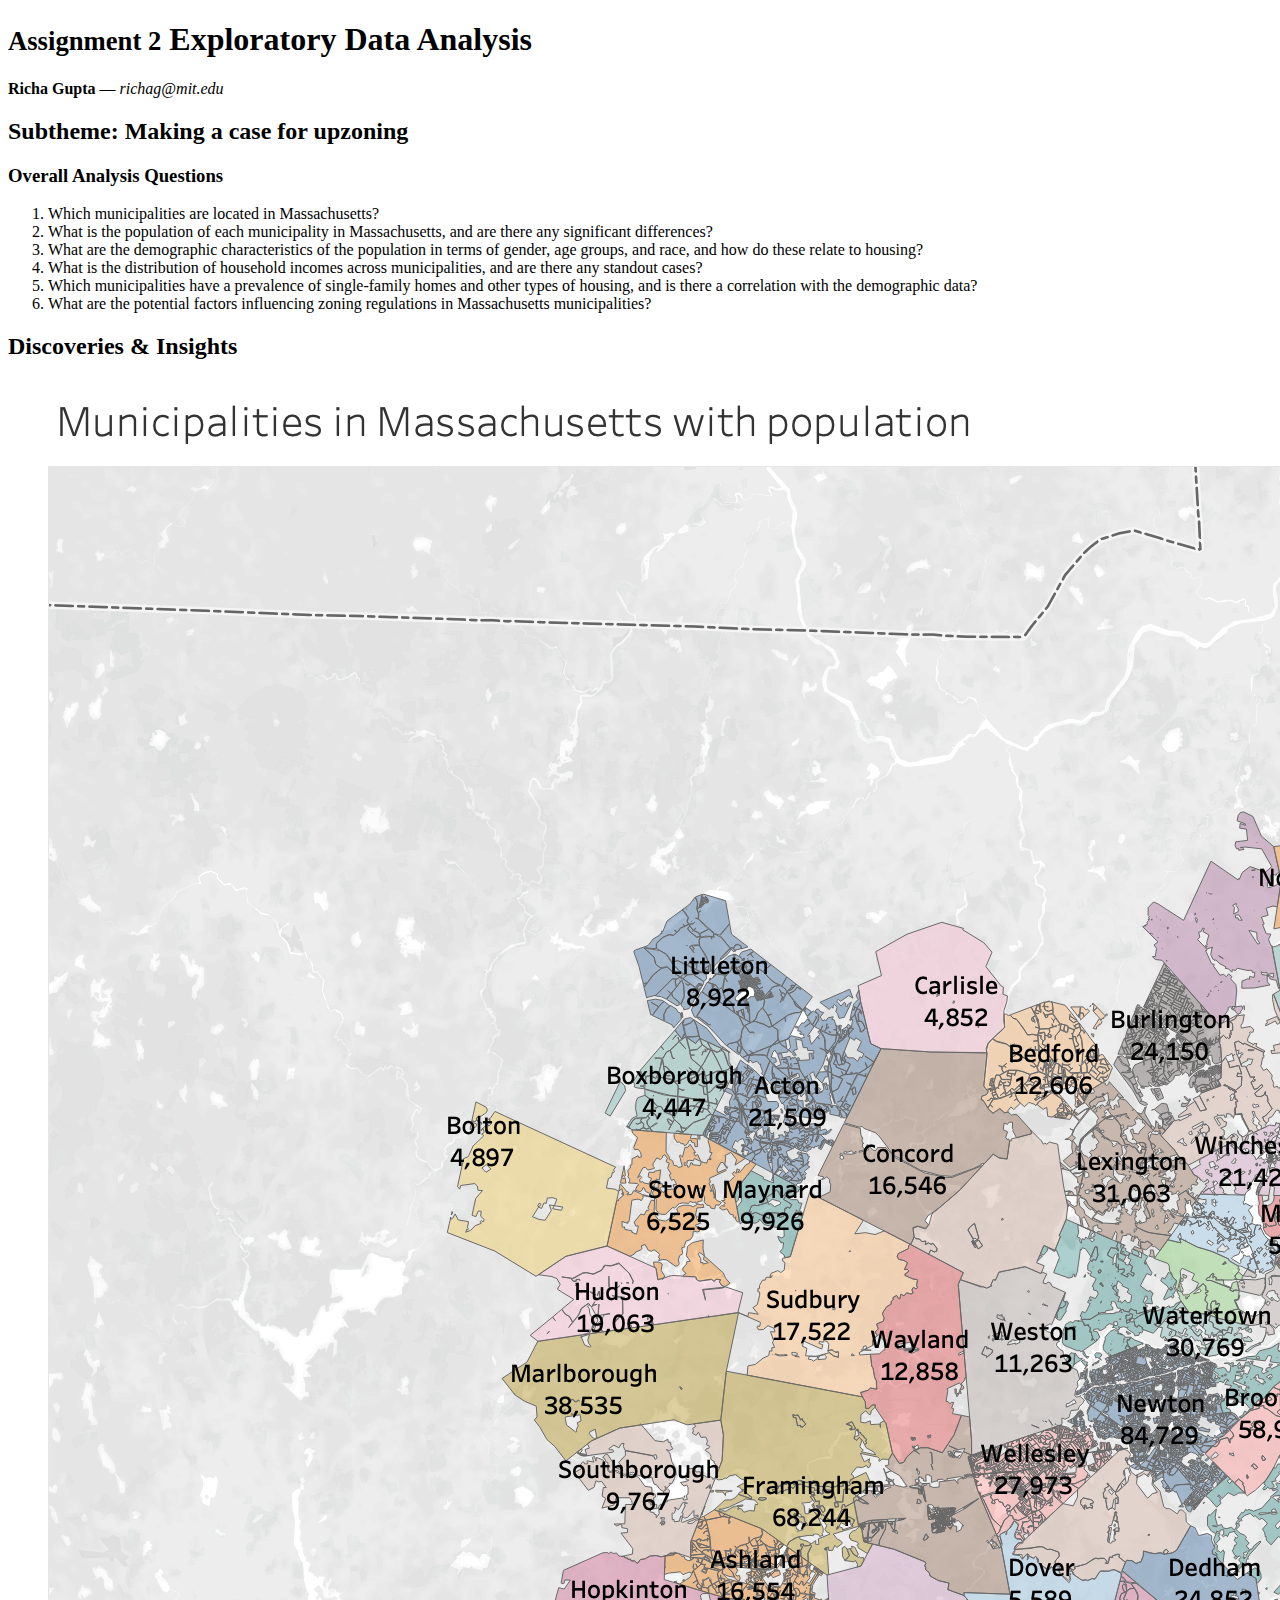
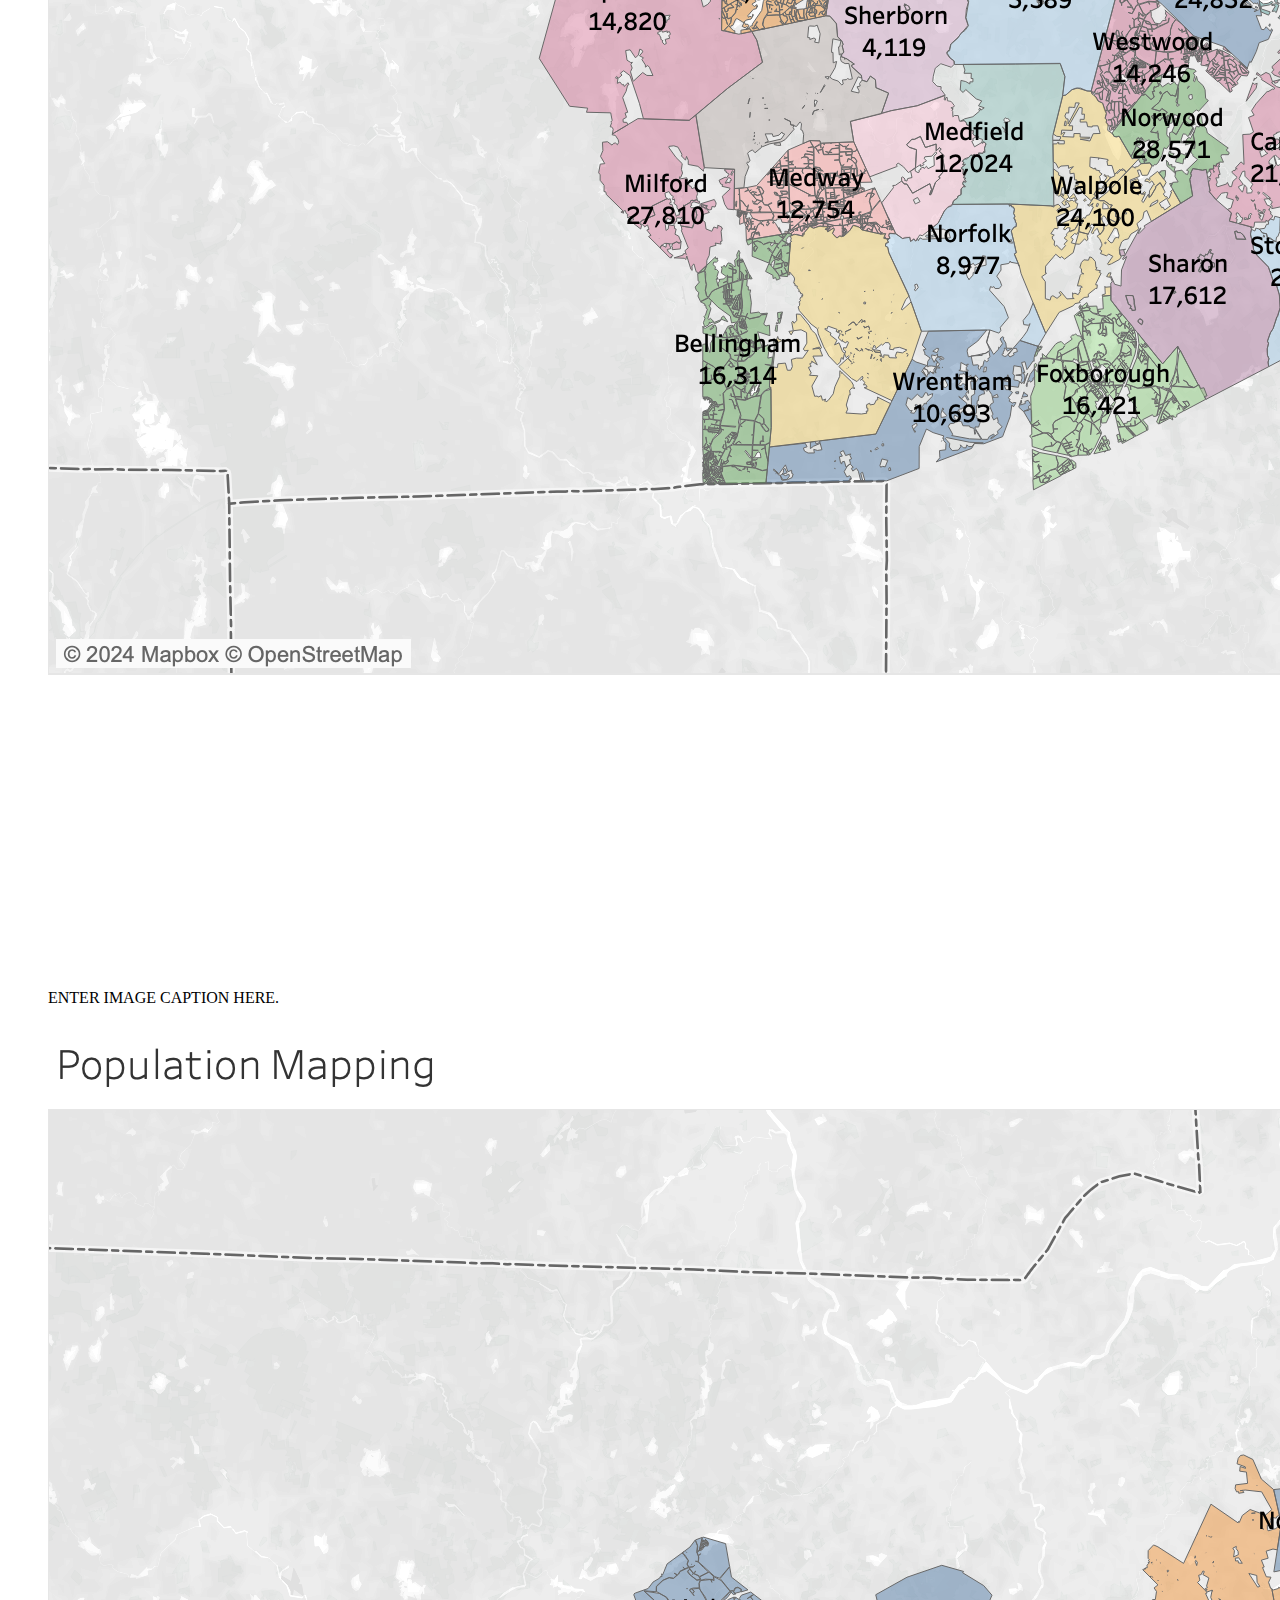
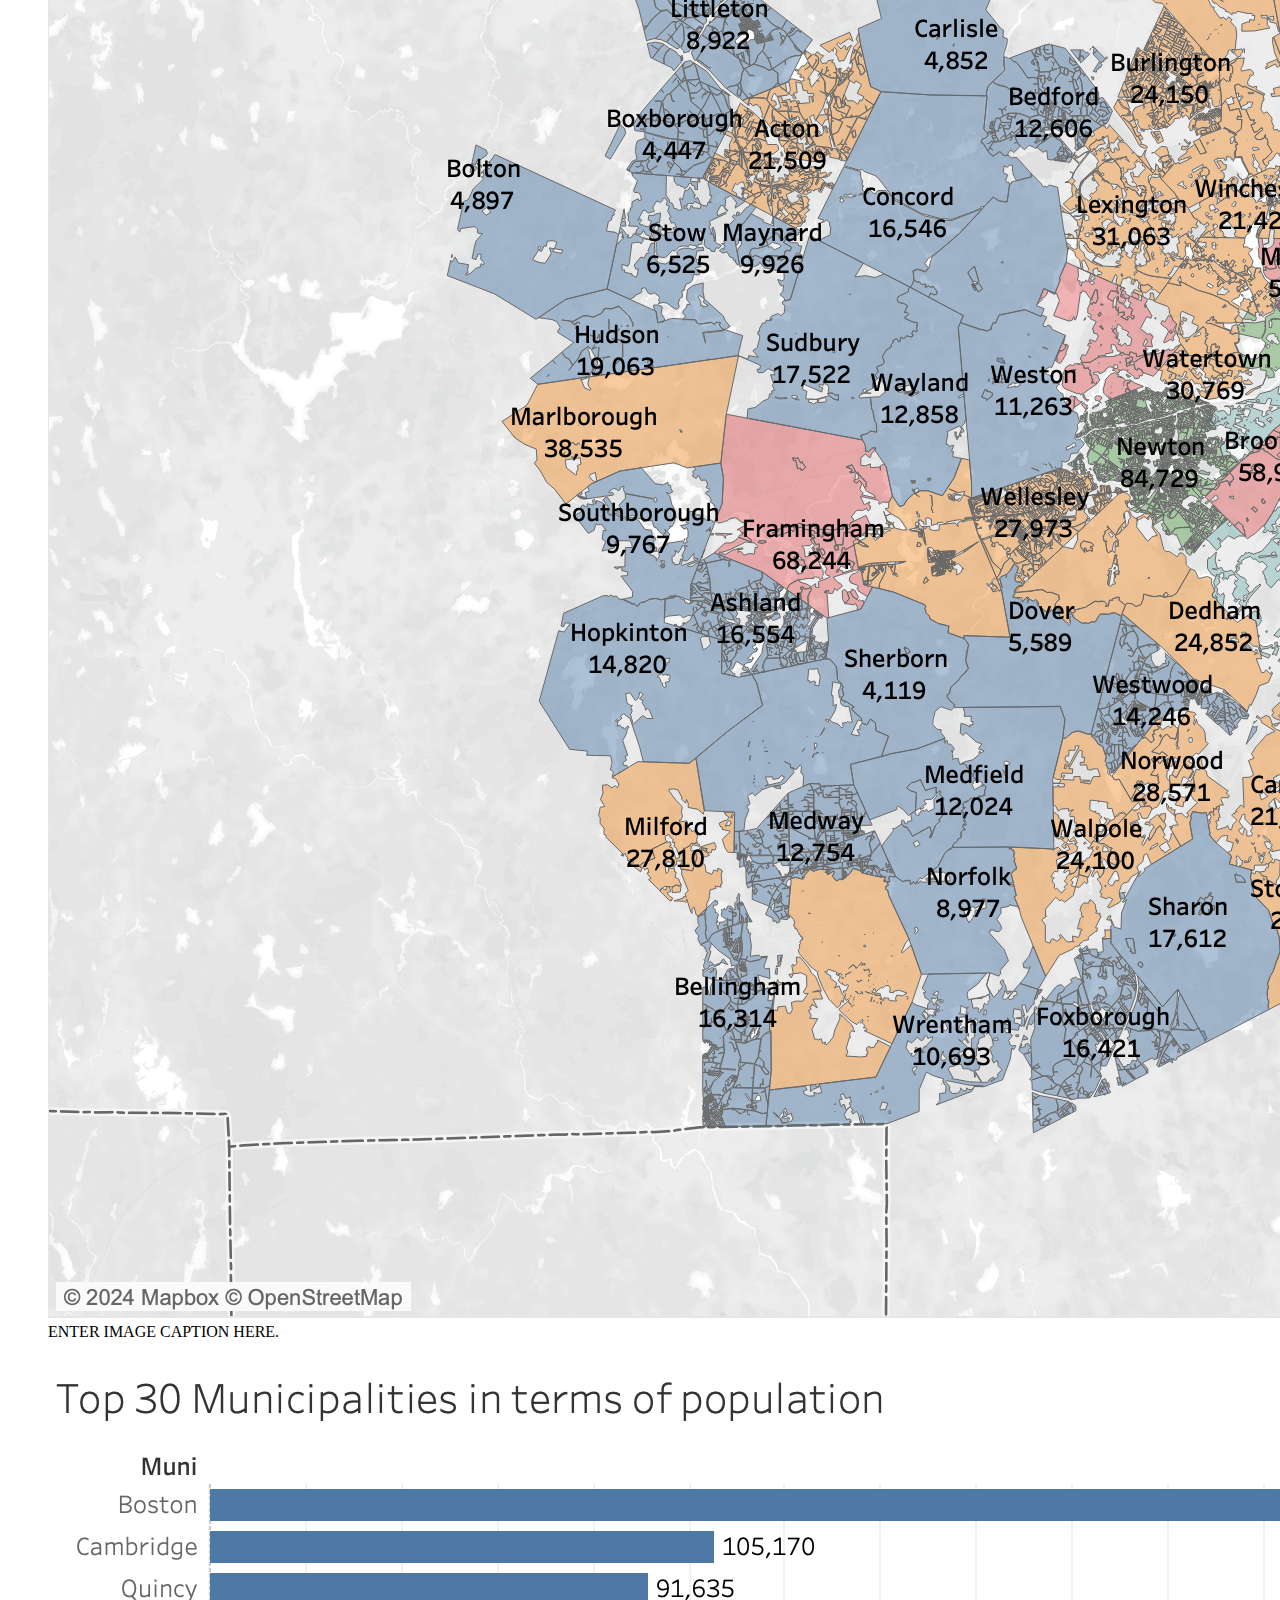
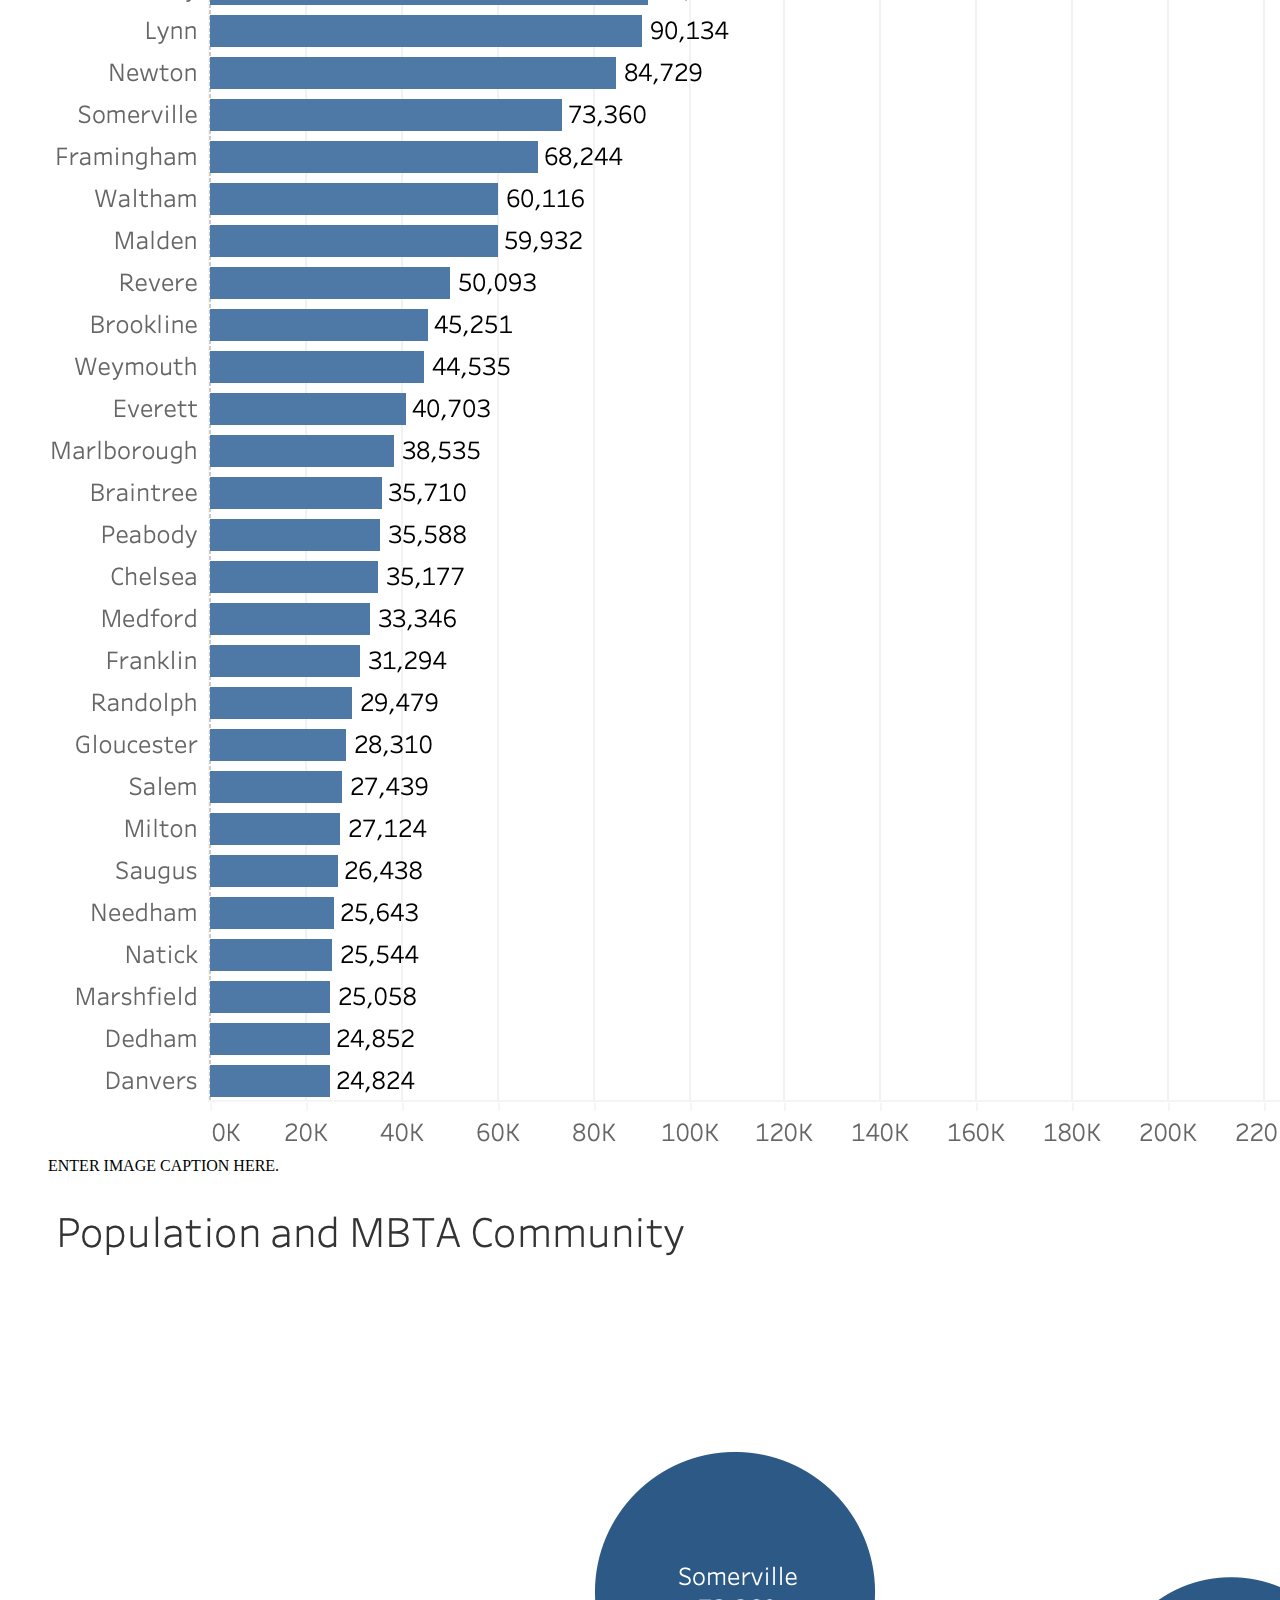
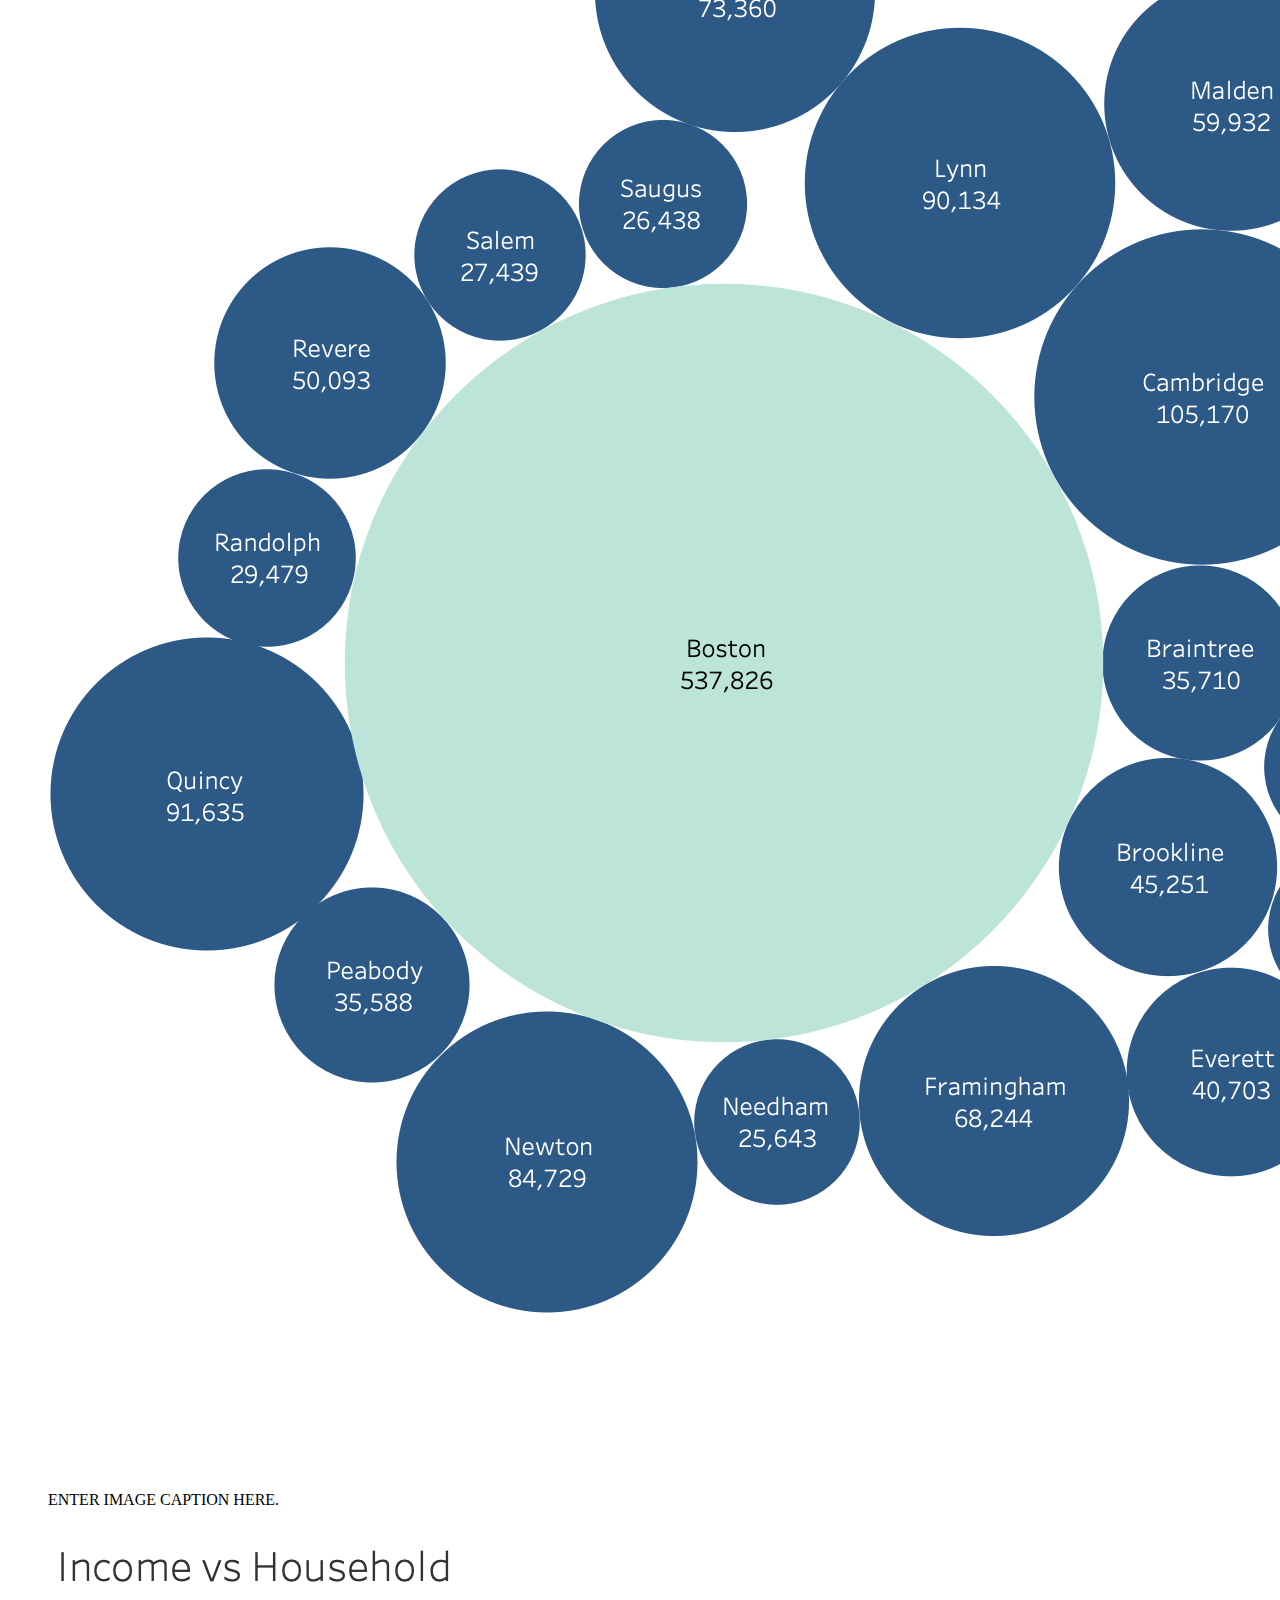
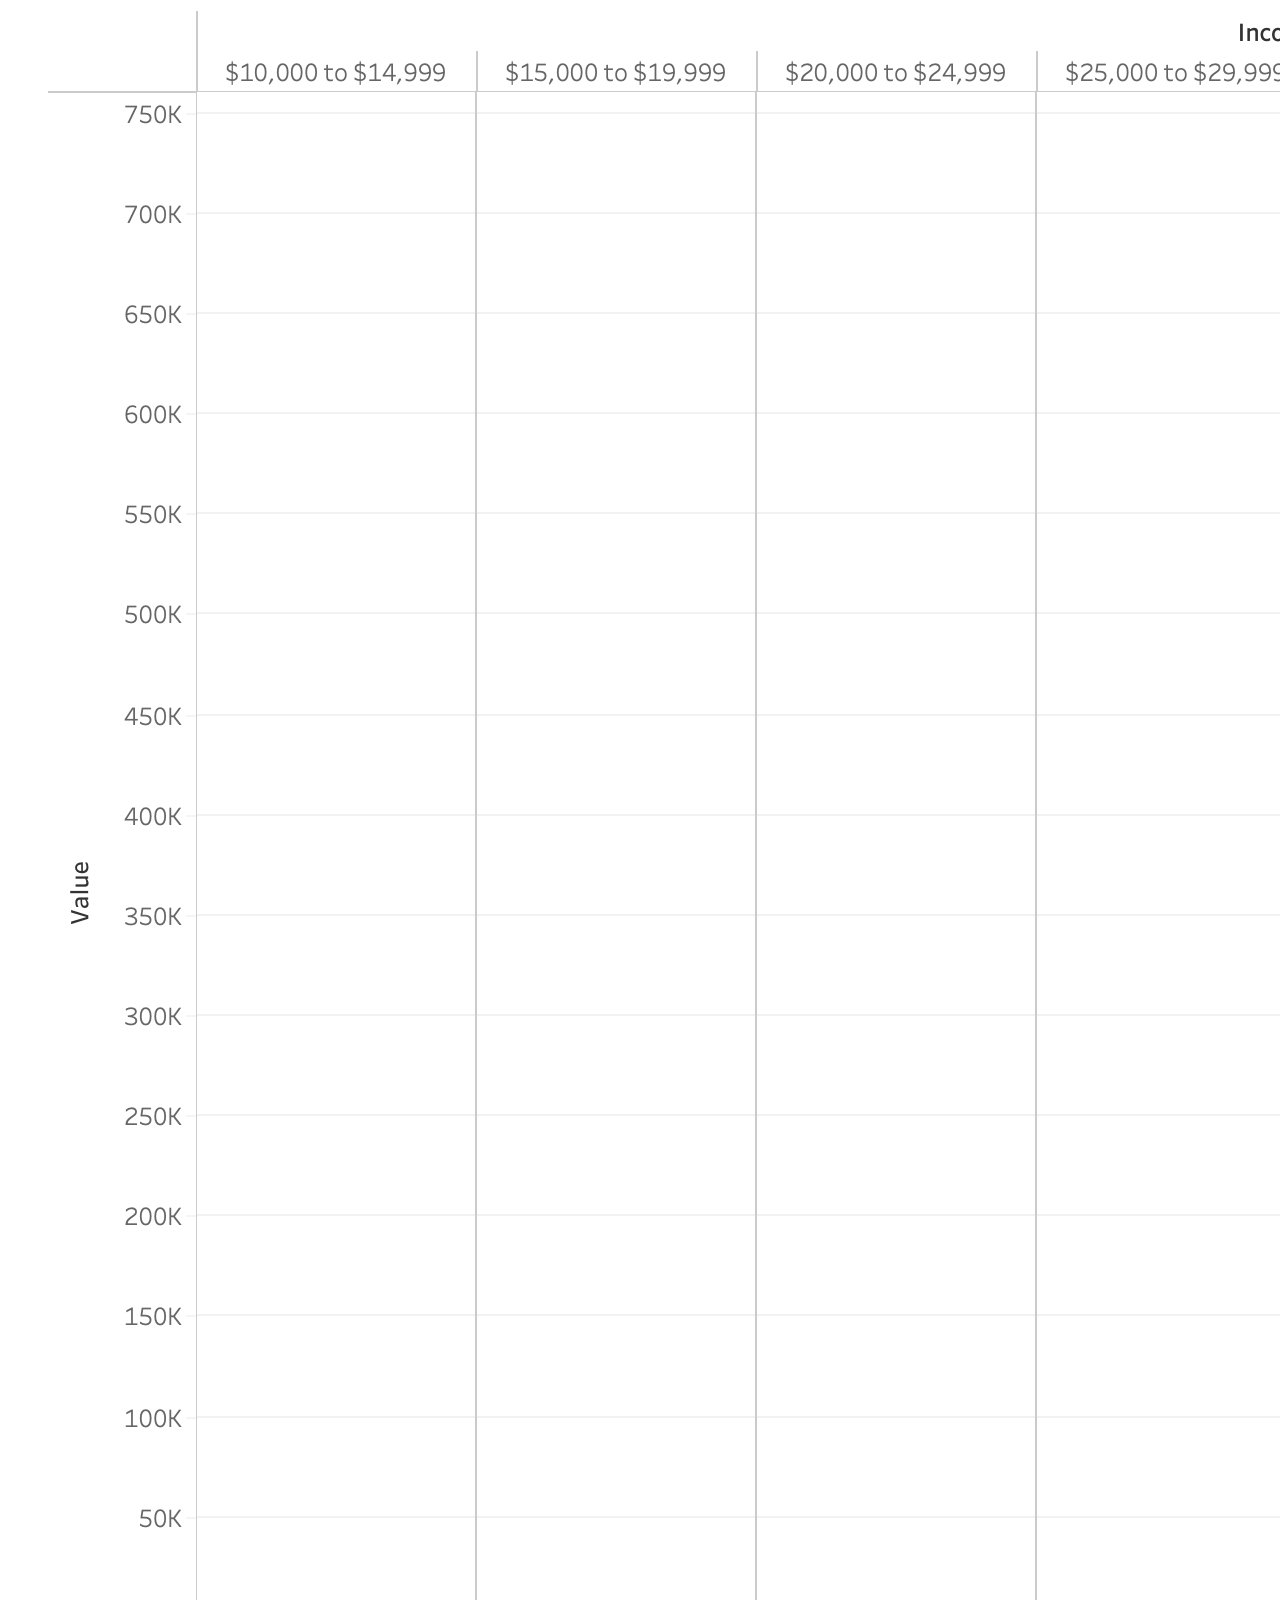
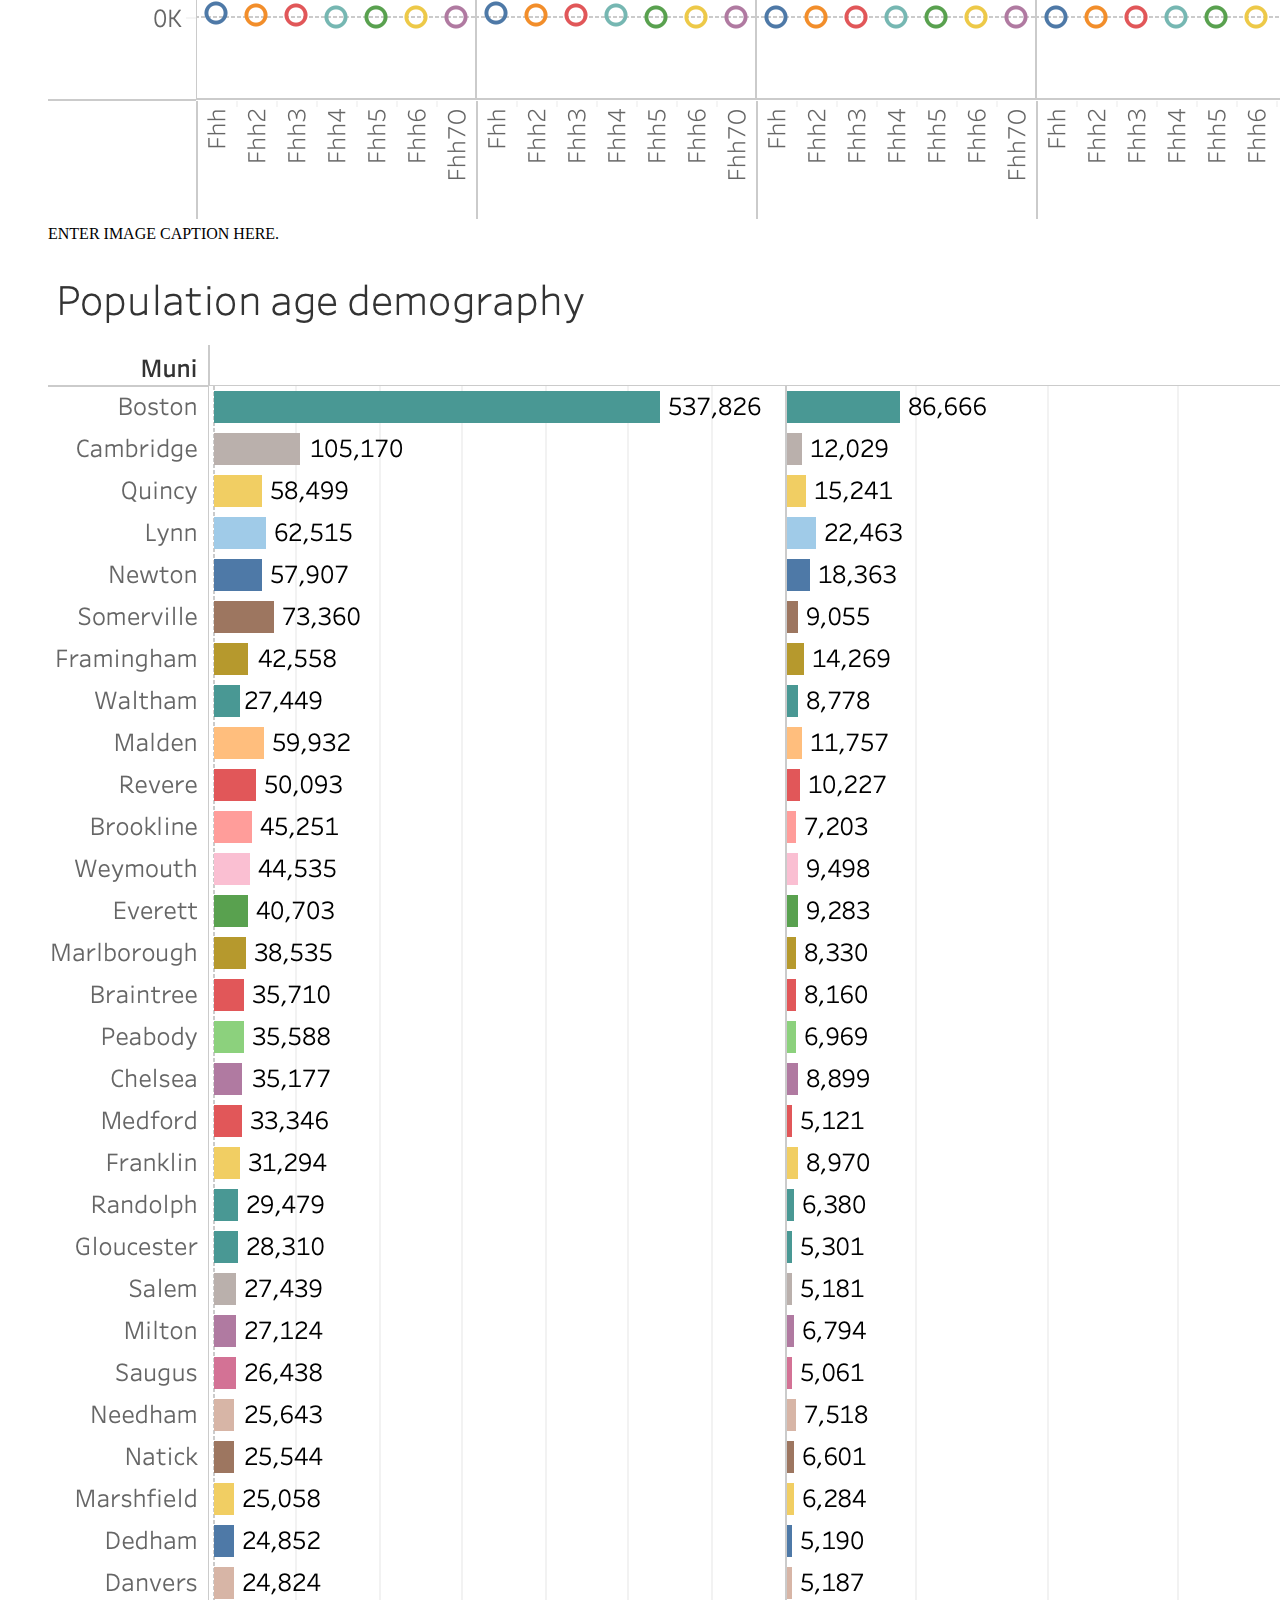
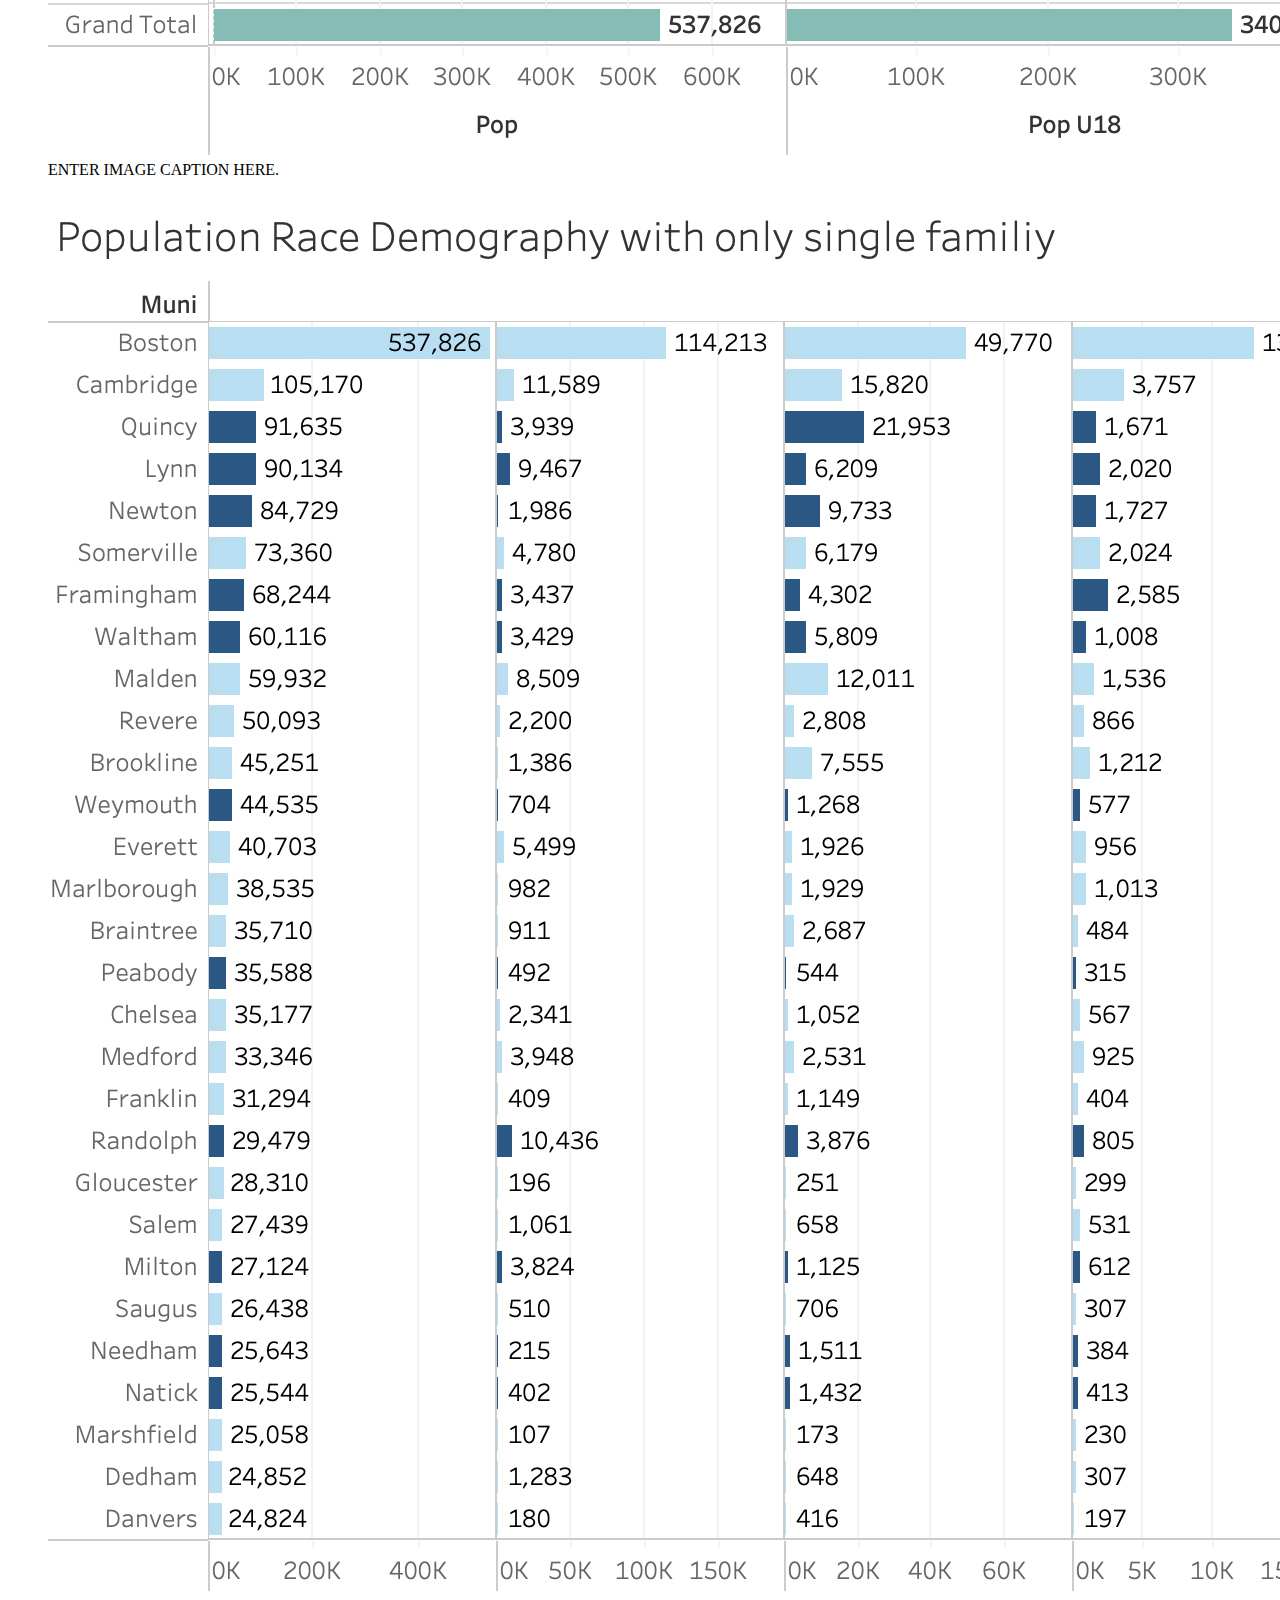
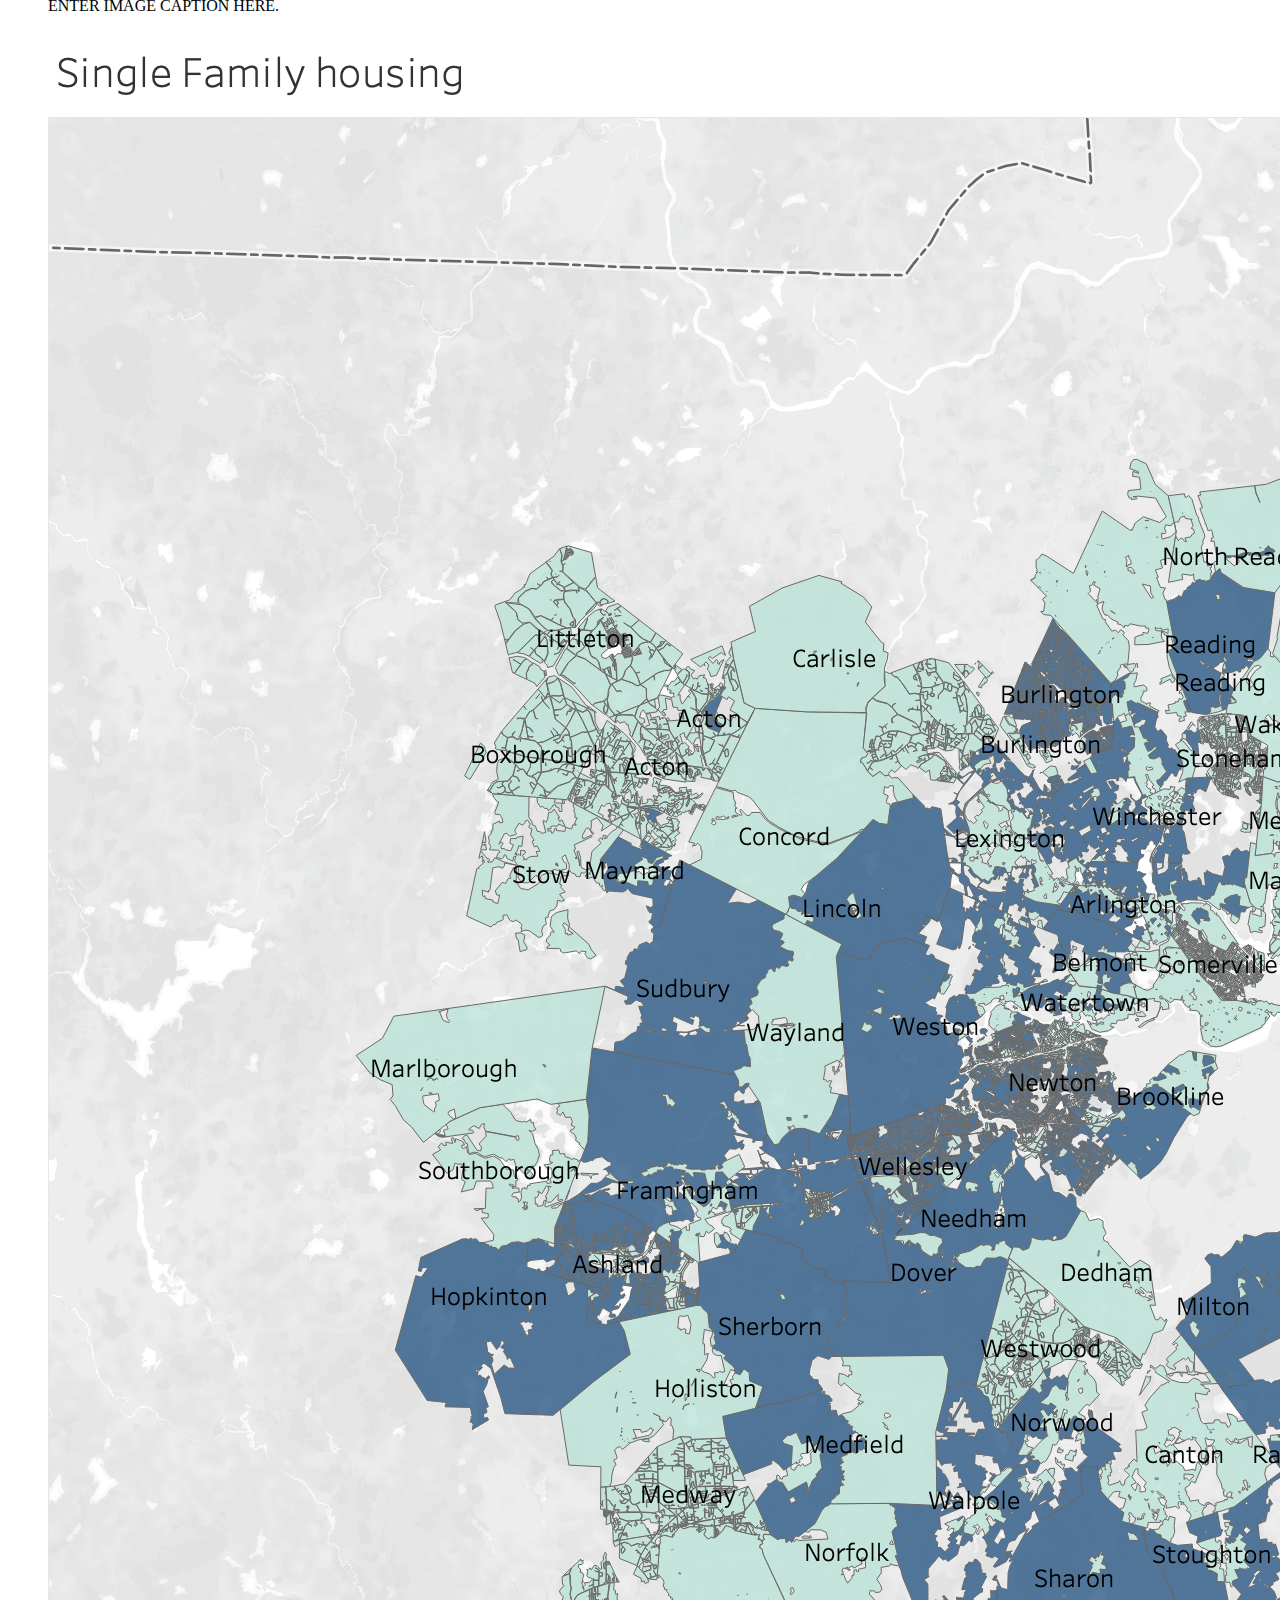
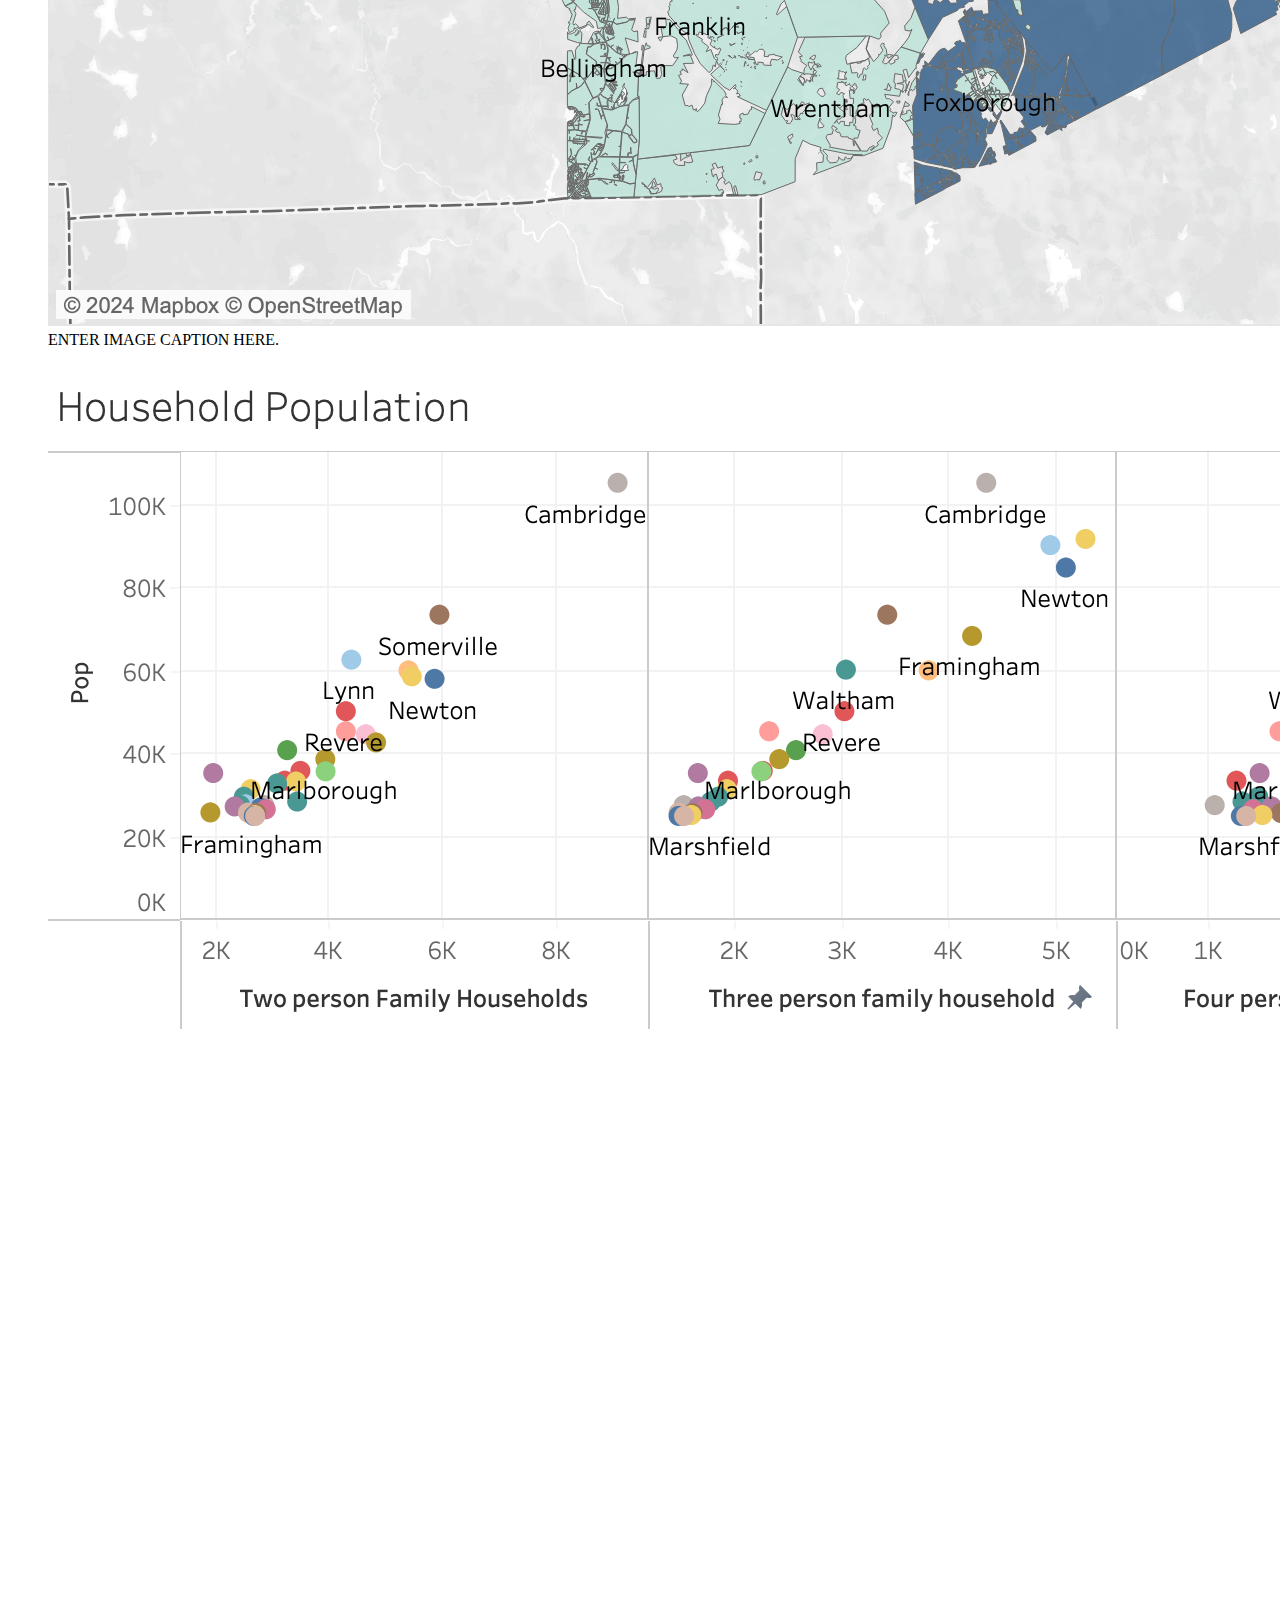
==== index.html @ b1c3b22e "big img" ====
<!DOCTYPE HTML>
<html lang="en">
<head>
	<title>Vis & Society Assignment 2</title>
	<link rel="stylesheet" href="https://vis-society.github.io/assignments/report.css" />
</head>

<body>
	<header>
		<h1>
			<small>Assignment 2</small>
			Exploratory Data Analysis
		</h1>

		<p>
			<strong>Richa Gupta</strong> — <em>richag@mit.edu</em>
		</p>
	</header>
	<main>
		<section>
			<h2>Subtheme: Making a case for upzoning</h2>

			<h3>Overall Analysis Questions</h3>
			<ol>
				<li>Which municipalities are located in Massachusetts?</li>
				<li>What is the population of each municipality in Massachusetts, and are there any significant differences?
        </li>
				<li>What are the demographic characteristics of the population in terms of gender, age groups, and race, and how do these relate to housing?</li>
				<li>What is the distribution of household incomes across municipalities, and are there any standout cases?</li>
        <li>Which municipalities have a prevalence of single-family homes and other types of housing, and is there a correlation with the demographic data?</li>
        <li>What are the potential factors influencing zoning regulations in Massachusetts municipalities?</li>
        
			</ol>
		</section>

		<section>
      <link rel="stylesheet" href="https://vis-society.github.io/assignments/report.css" />
			<h2>Discoveries & Insights</h2>

			<figure>
				<img src="images\1. Municipalities in Massachusetts with population.png" alt="" />
				<figcaption>
				ENTER IMAGE CAPTION HERE.
				</figcaption>
			</figure>

			<figure>
				<img src="images/2. Population Mapping.png" alt="syle.css" />
				<figcaption>
				ENTER IMAGE CAPTION HERE.
				</figcaption>
			</figure>

			<figure>
				<img src="images\2.2 Top 30 Municipalities in terms of population .png" alt="" />
				<figcaption>
				ENTER IMAGE CAPTION HERE.
				</figcaption>
			</figure>

			<figure>
				<img src="images\2.3 Population and MBTA Community.png" alt="" />
				<figcaption>
				ENTER IMAGE CAPTION HERE.
				</figcaption>
			</figure>

			<figure>
				<img src="images\3.1 Income vs Household.png" alt="" />
				<figcaption>
				ENTER IMAGE CAPTION HERE.
				</figcaption>
			</figure>

			<figure>
				<img src="images\3.2 Population age demography.png" alt="" />
				<figcaption>
				ENTER IMAGE CAPTION HERE.
				</figcaption>
			</figure>

			<figure>
				<img src="images\3.3 Population Race Demography with only single familiy.png" alt="" />
				<figcaption>
				ENTER IMAGE CAPTION HERE.
				</figcaption>
			</figure>

			<figure>
				<img src="images\3.4 Single Family housing.png" alt="" />
				<figcaption>
				ENTER IMAGE CAPTION HERE.
				</figcaption>
			</figure>

			<figure>
				<img src="images\4.2 Household Population.png" alt="" />
				<figcaption>
				ENTER IMAGE CAPTION HERE.
				</figcaption>
			</figure>

			<figure>
				<img src="images/5 Municipalities with income range and population range comparision with single housing percentage(Boston excluded).png" alt="" />
				<figcaption>
				ENTER IMAGE CAPTION HERE.
				</figcaption>
			</figure>
		</section>

		<section>
			<h2>Summary</h2>

			<p>WRITE FINAL SUMMARY HERE.</p>
		</section>
	</main>
</body>
</html>
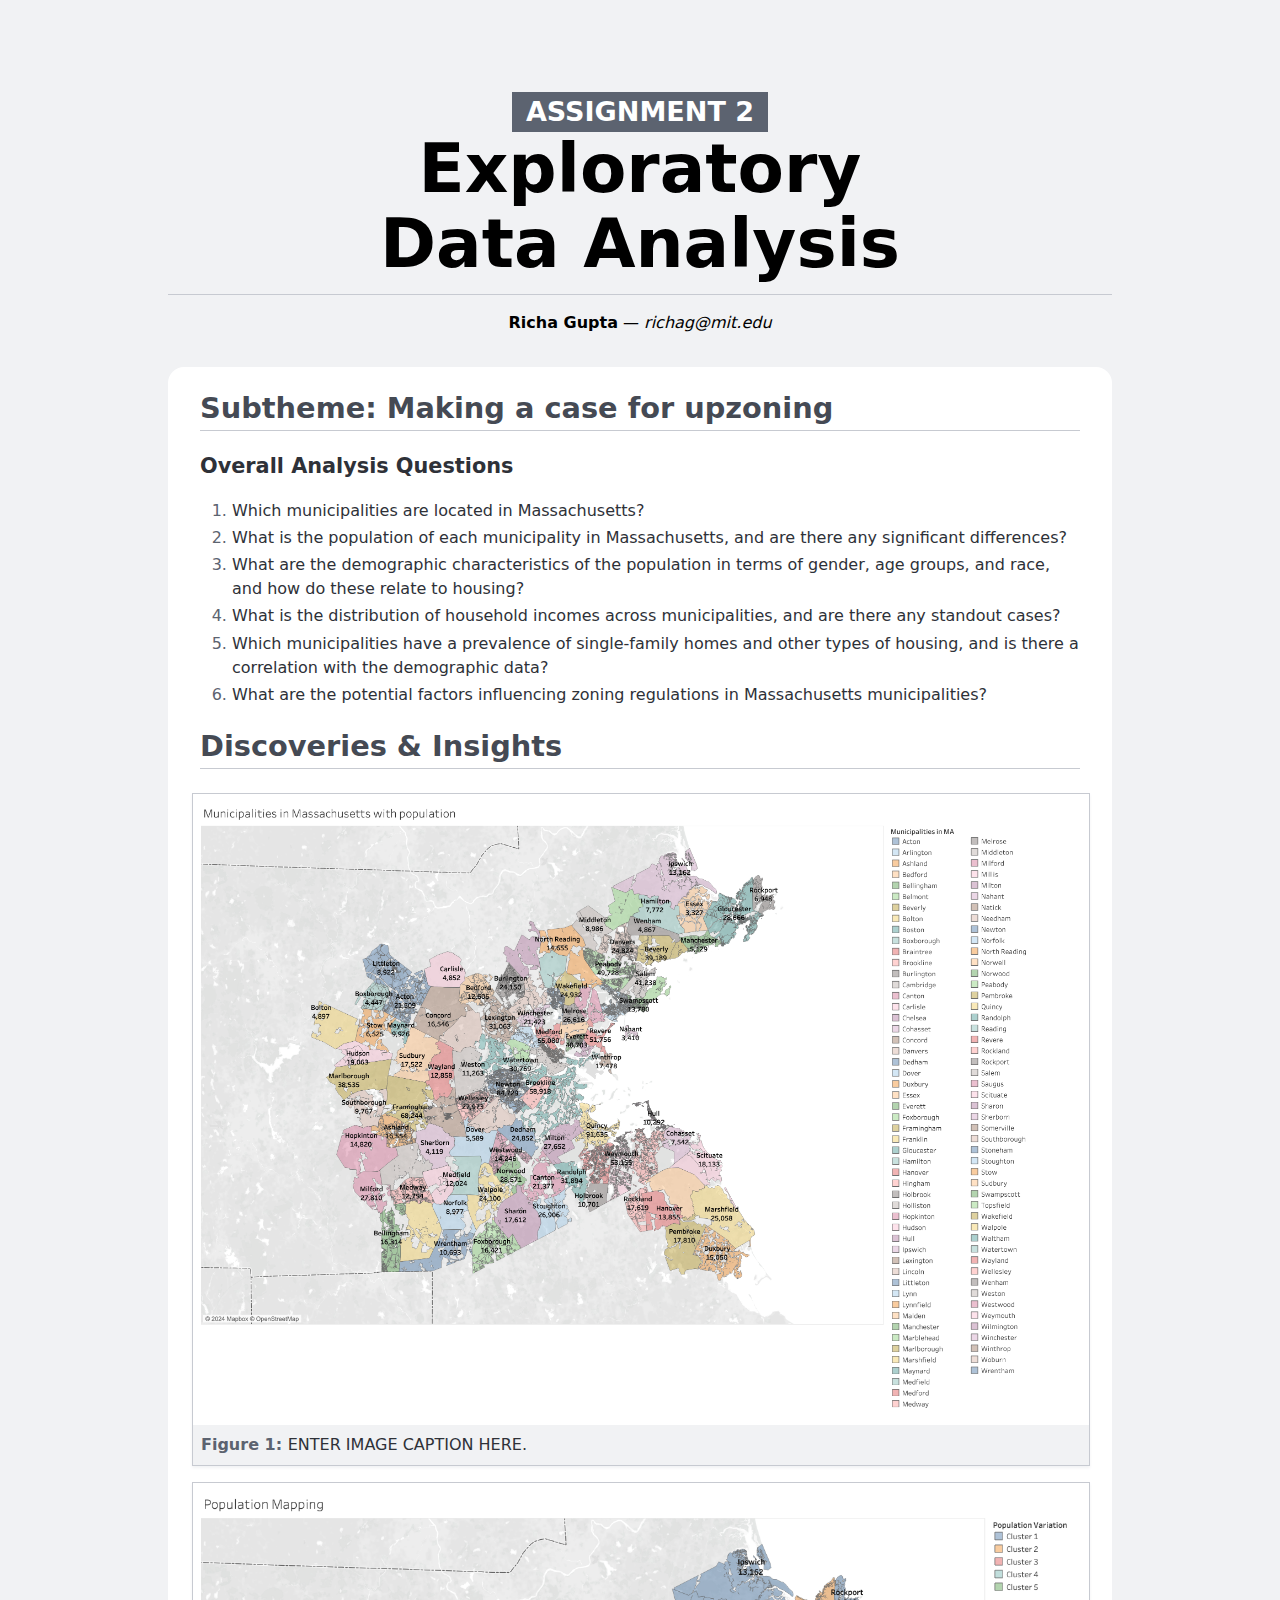
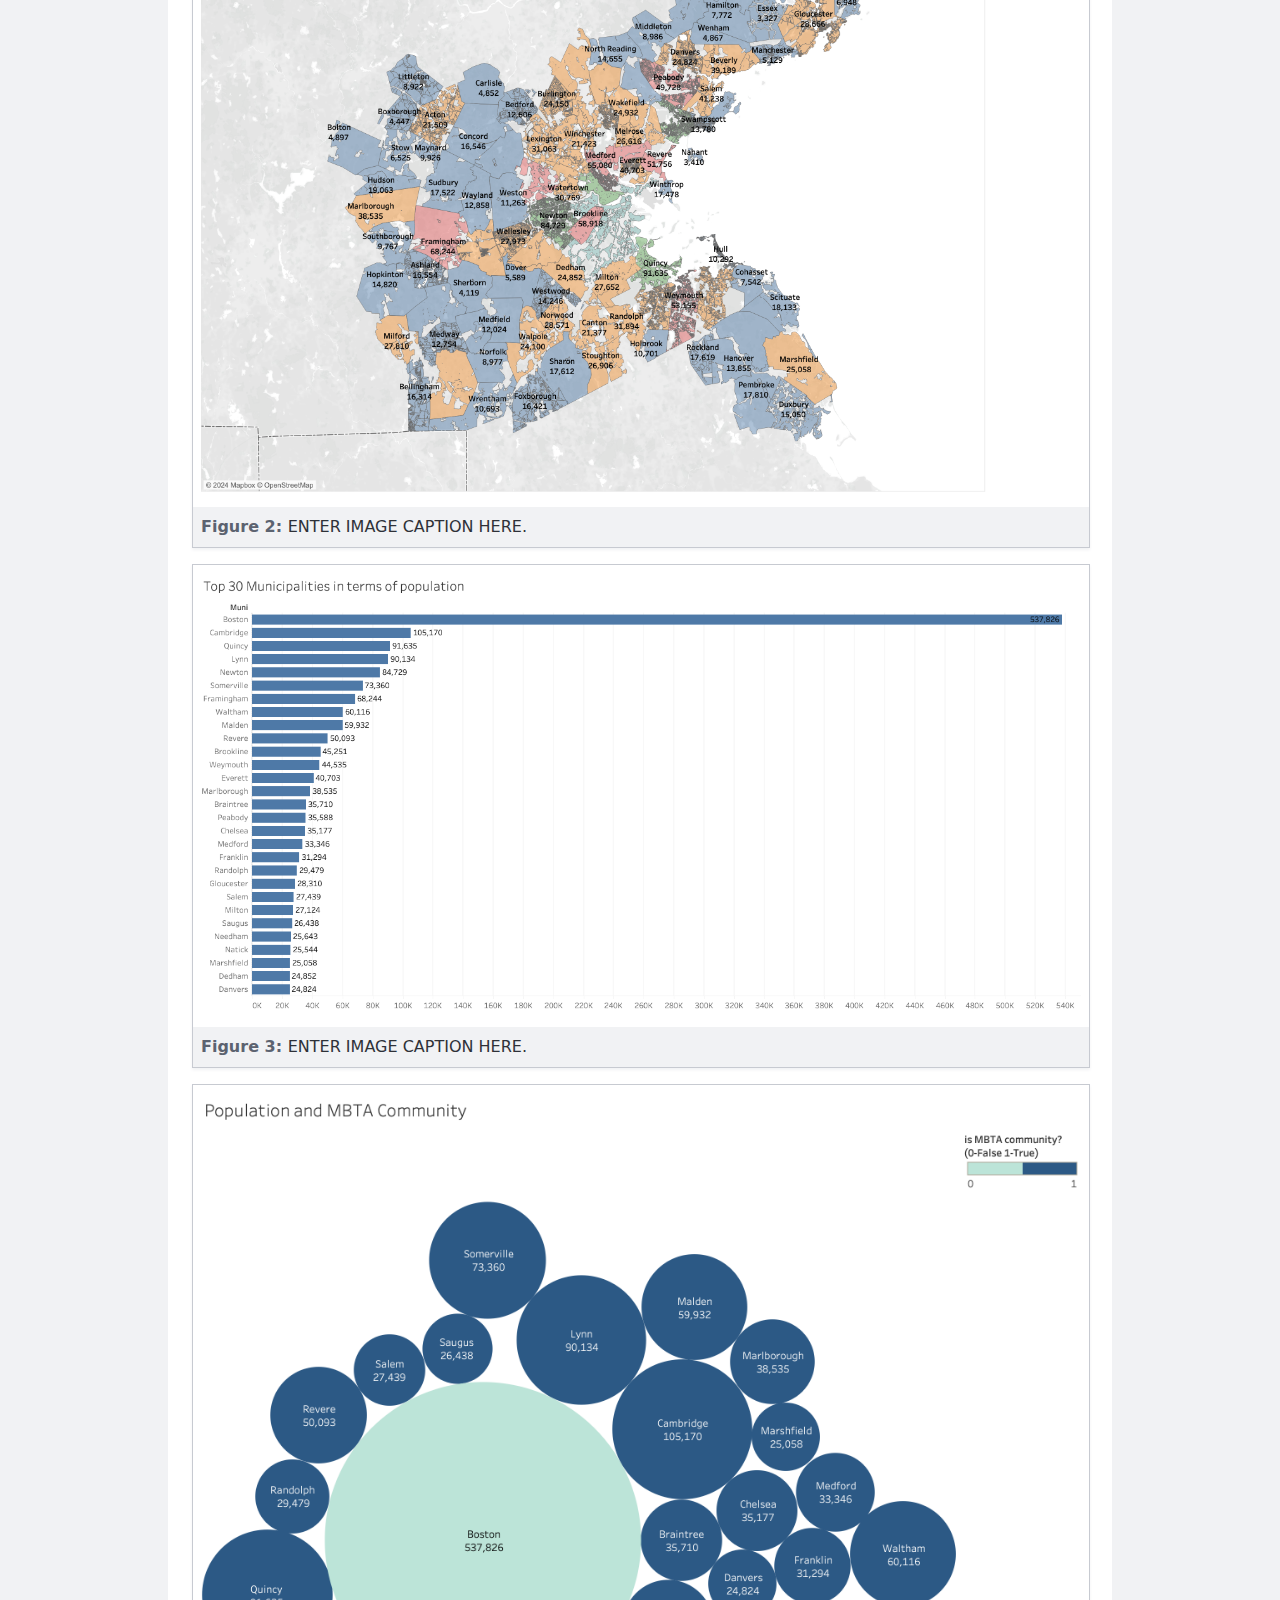
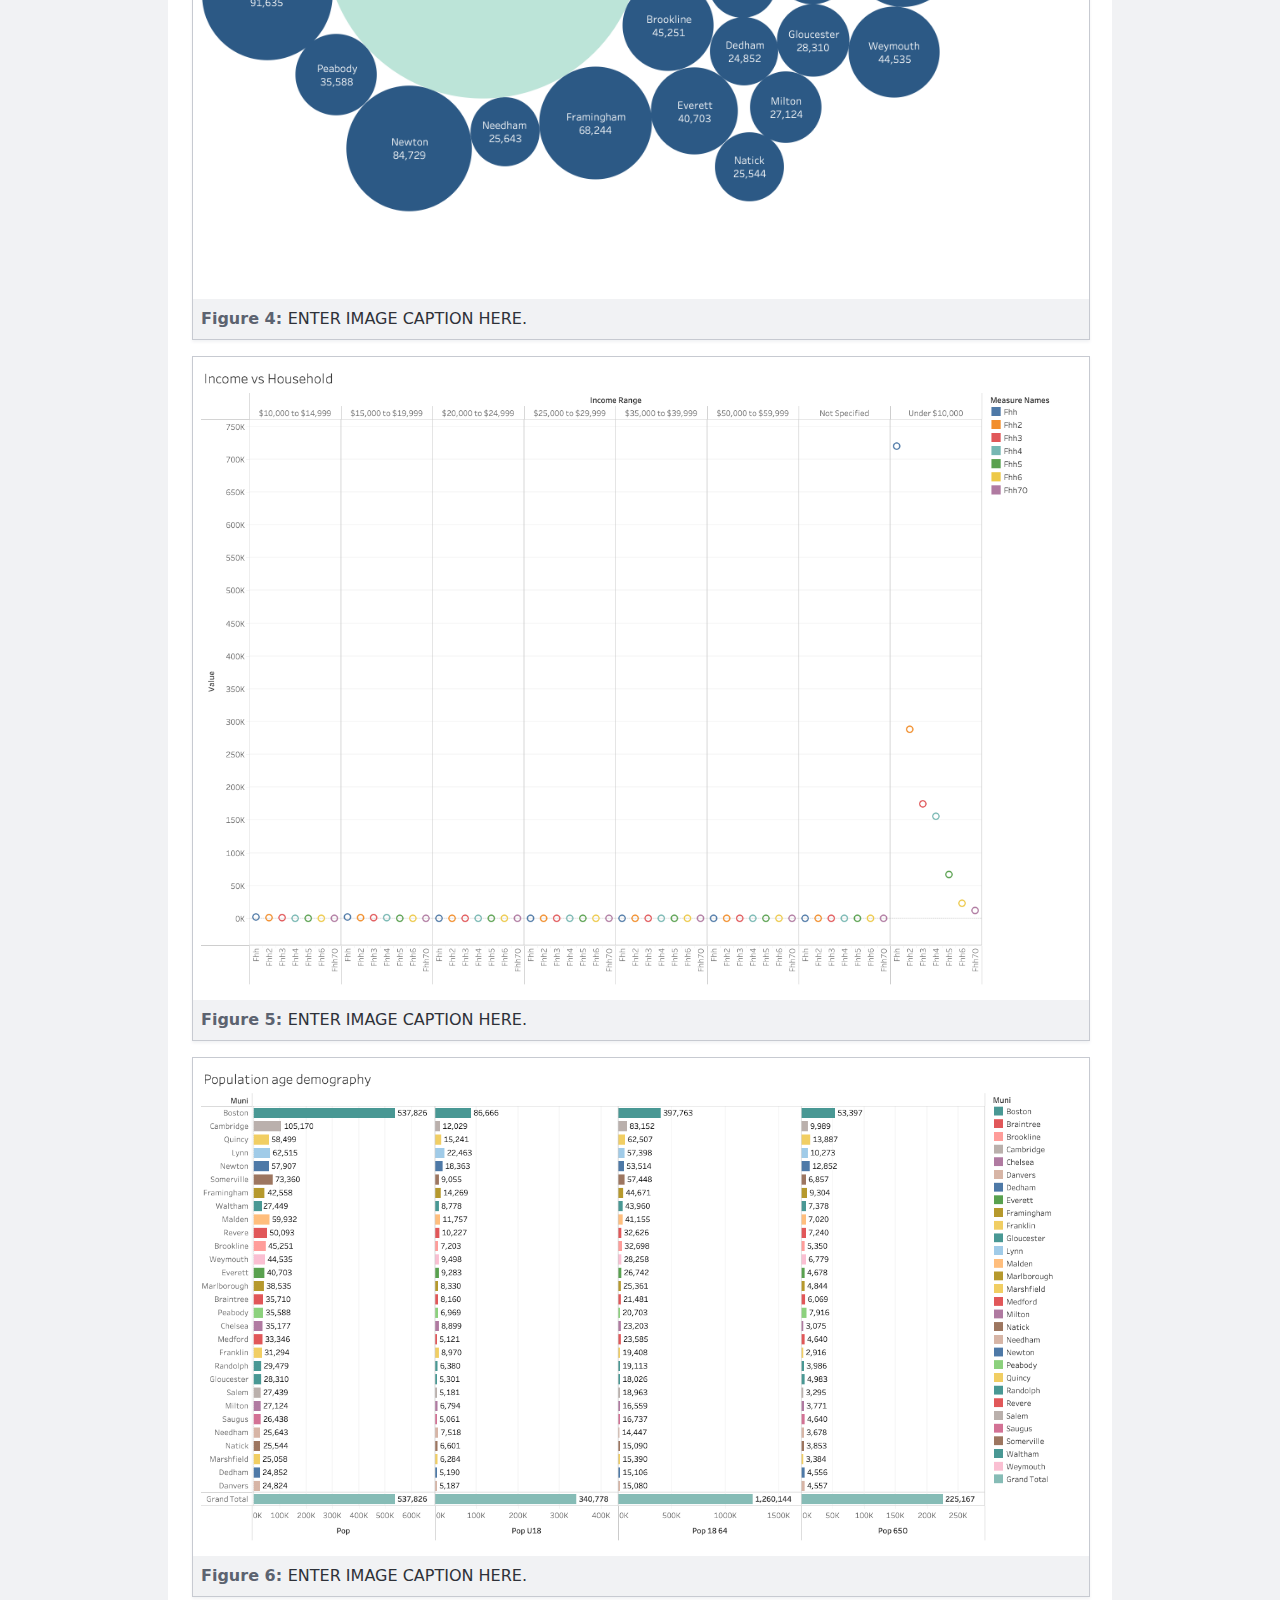
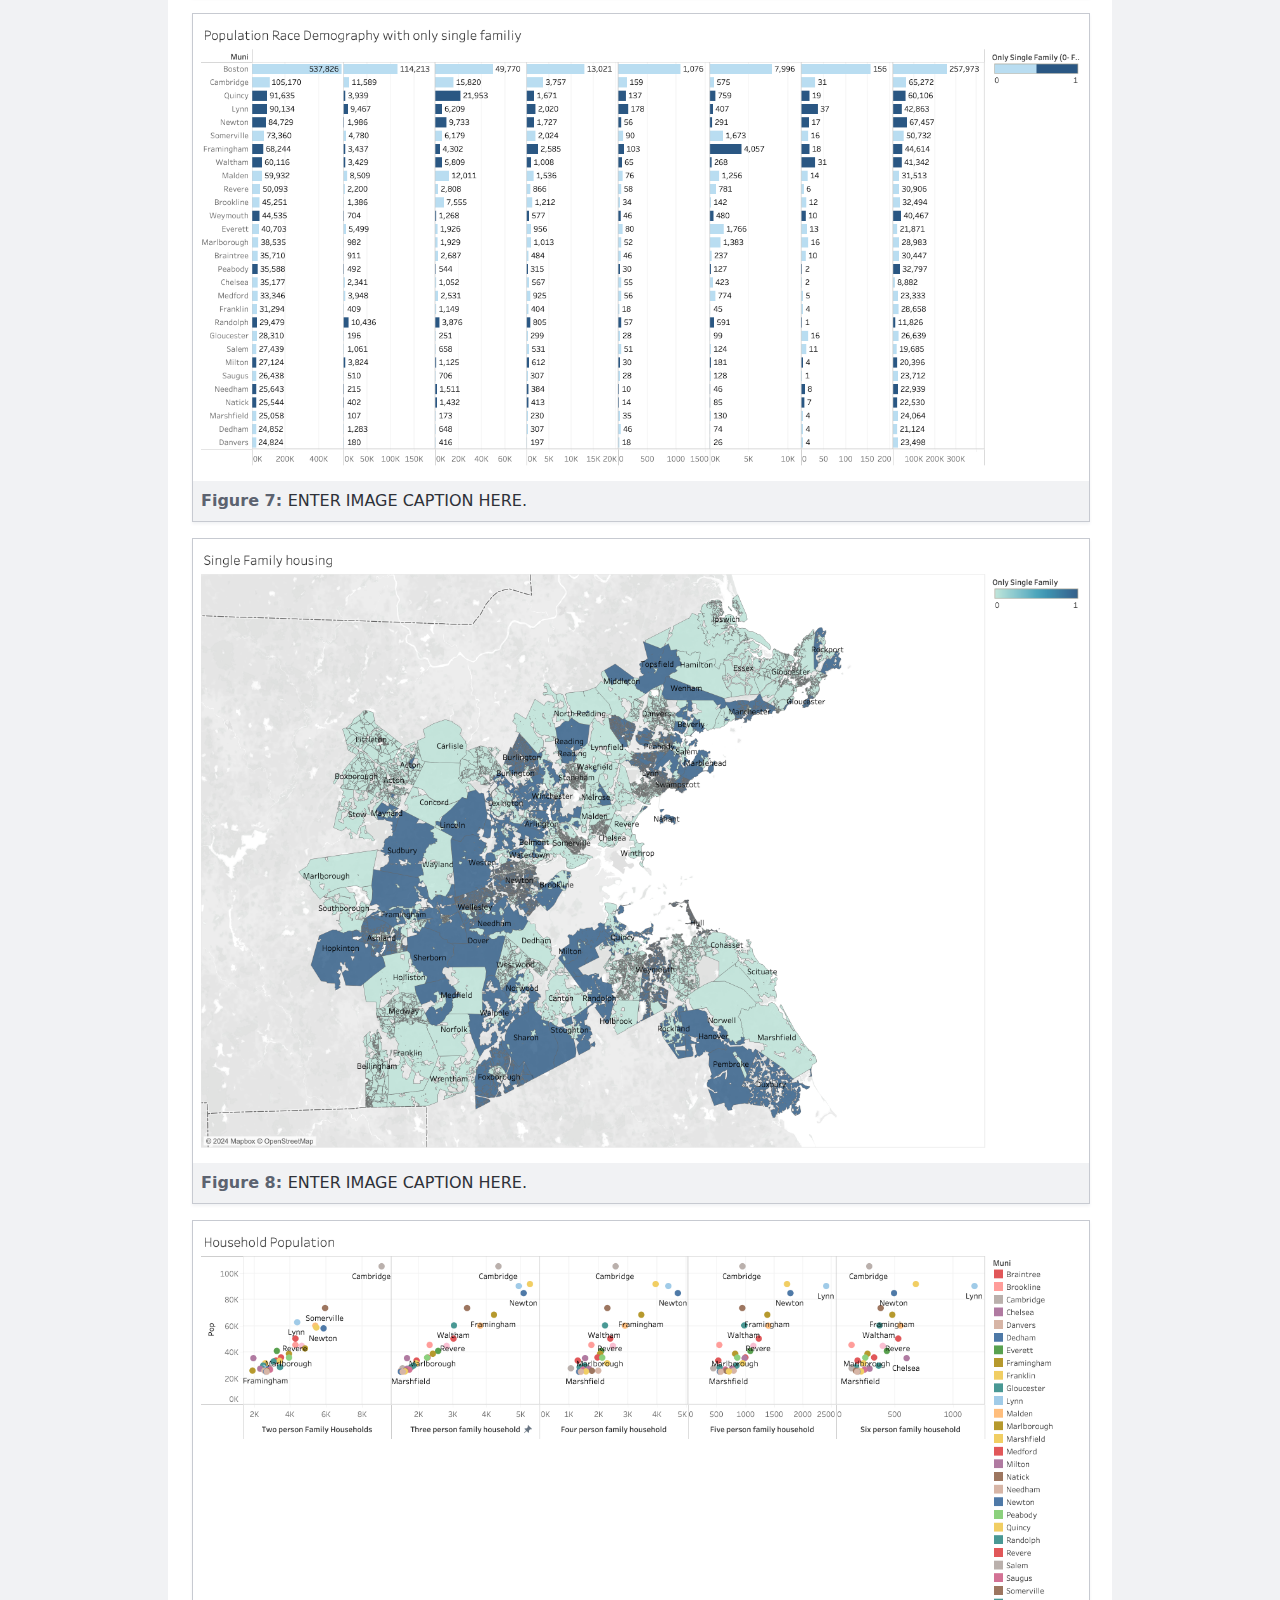
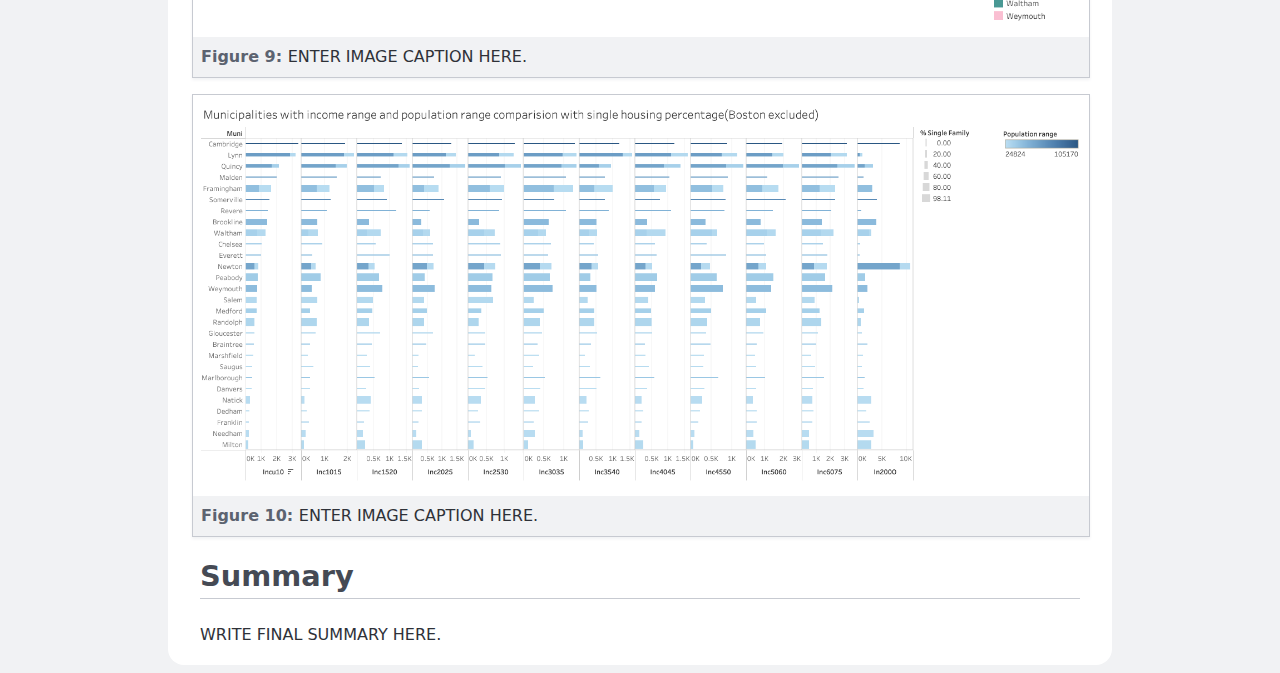
==== commit 04b1ffa1: "Image resized" ====
--- a/index.html
+++ b/index.html
@@ -2,7 +2,7 @@
 <html lang="en">
 <head>
 	<title>Vis & Society Assignment 2</title>
-	<link rel="stylesheet" href="https://vis-society.github.io/assignments/report.css" />
+	<link rel="stylesheet" href="style.css" />
 </head>
 
 <body>
@@ -34,7 +34,7 @@
 		</section>
 
 		<section>
-      <link rel="stylesheet" href="https://vis-society.github.io/assignments/report.css" />
+      
 			<h2>Discoveries & Insights</h2>
 
 			<figure>
--- a/style.css
+++ b/style.css
@@ -0,0 +1,134 @@
+/* @import url("https://cdnjs.cloudflare.com/ajax/libs/github-markdown-css/5.5.1/github-markdown.css"); */
+
+:root {
+	--color-neutral-95: hsl(220 10% 95%);
+	--color-neutral-90: hsl(220 10% 90%);
+	--color-neutral-80: hsl(220 10% 80%);
+	--color-neutral-70: hsl(220 10% 70%);
+	--color-neutral-60: hsl(220 10% 60%);
+	--color-neutral-50: hsl(220 10% 50%);
+	--color-neutral-40: hsl(220 10% 40%);
+	--color-neutral-30: hsl(220 10% 30%);
+	--color-neutral-20: hsl(220 10% 20%);
+	--color-neutral-10: hsl(220 10% 10%);
+}
+
+html {
+	font: 100%/1.5 system-ui;
+	counter-reset: figure;
+	background: var(--color-neutral-95);
+	max-width: min(75vw, 80em);
+	margin: 0 auto;
+}
+
+/* Headings */
+
+h1, h2, h3, h4, h5, h6 {
+	line-height: 1.1;
+	font-weight: 600;
+	text-wrap: balance;
+}
+
+h1, h2 {
+	border-bottom: 1px solid var(--color-neutral-80);
+	padding-bottom: .2em;
+}
+
+h1 {
+	margin-block: 1em .5rem;
+	font-size: clamp(2.5em, 150% + 2vh + 2vw, 10vmin);
+	font-weight: 800;
+
+	small {
+		display: block;
+		width: fit-content;
+		padding: .2em .5em;
+		margin-inline: auto;
+		color: white;
+		background: var(--color-neutral-40);
+		font-size: 40%;
+		text-transform: uppercase;
+		white-space: nowrap;
+	}
+}
+
+h2 {
+	font-size: 180%;
+	color: var(--color-neutral-30);
+}
+
+h3 {
+	font-size: 130%;
+}
+
+/* Lists */
+
+ul, ol {
+	padding-inline-start: 2em;
+}
+
+li {
+	&::marker {
+		color: var(--color-neutral-40);
+	}
+
+	+ li {
+		margin-top: .2em;
+	};
+}
+
+/* Sectioning elements */
+
+header {
+	padding-block: 1em;
+	text-align: center;
+}
+
+main {
+	background: white;
+	color: var(--color-neutral-20);
+	border-radius: 1rem;
+	padding: 0.1rem 2rem;
+}
+
+/* Figures */
+
+figure {
+	margin: 1em 0;
+	padding: .5rem;
+	margin-inline: -.5em;
+	border: 1px solid var(--color-neutral-80);
+	box-shadow: 0 .1em .2em var(--color-neutral-95);
+	text-align: center;
+	background: white;
+    width: 100%; 
+  
+    
+   
+
+	> figcaption {
+		font: 500 75% var(--font-sans);
+		background: var(--color-neutral-95);
+		padding: .5rem;
+		margin: -.5rem;
+		margin-top: .5rem;
+		counter-increment: figure;
+		text-align: left;
+
+		&::before {
+			content: "Figure " counter(figure) ": ";
+			font-weight: bold;
+			color: var(--color-neutral-40);
+		}
+
+		a:not(:hover, :focus, :active) {
+			color: inherit;
+			text-decoration: underline;
+			text-decoration-color: color-mix(in lab, currentColor, transparent 70%);
+		}
+	}
+}
+figure img {
+    max-width: 100%; 
+    height: auto;
+}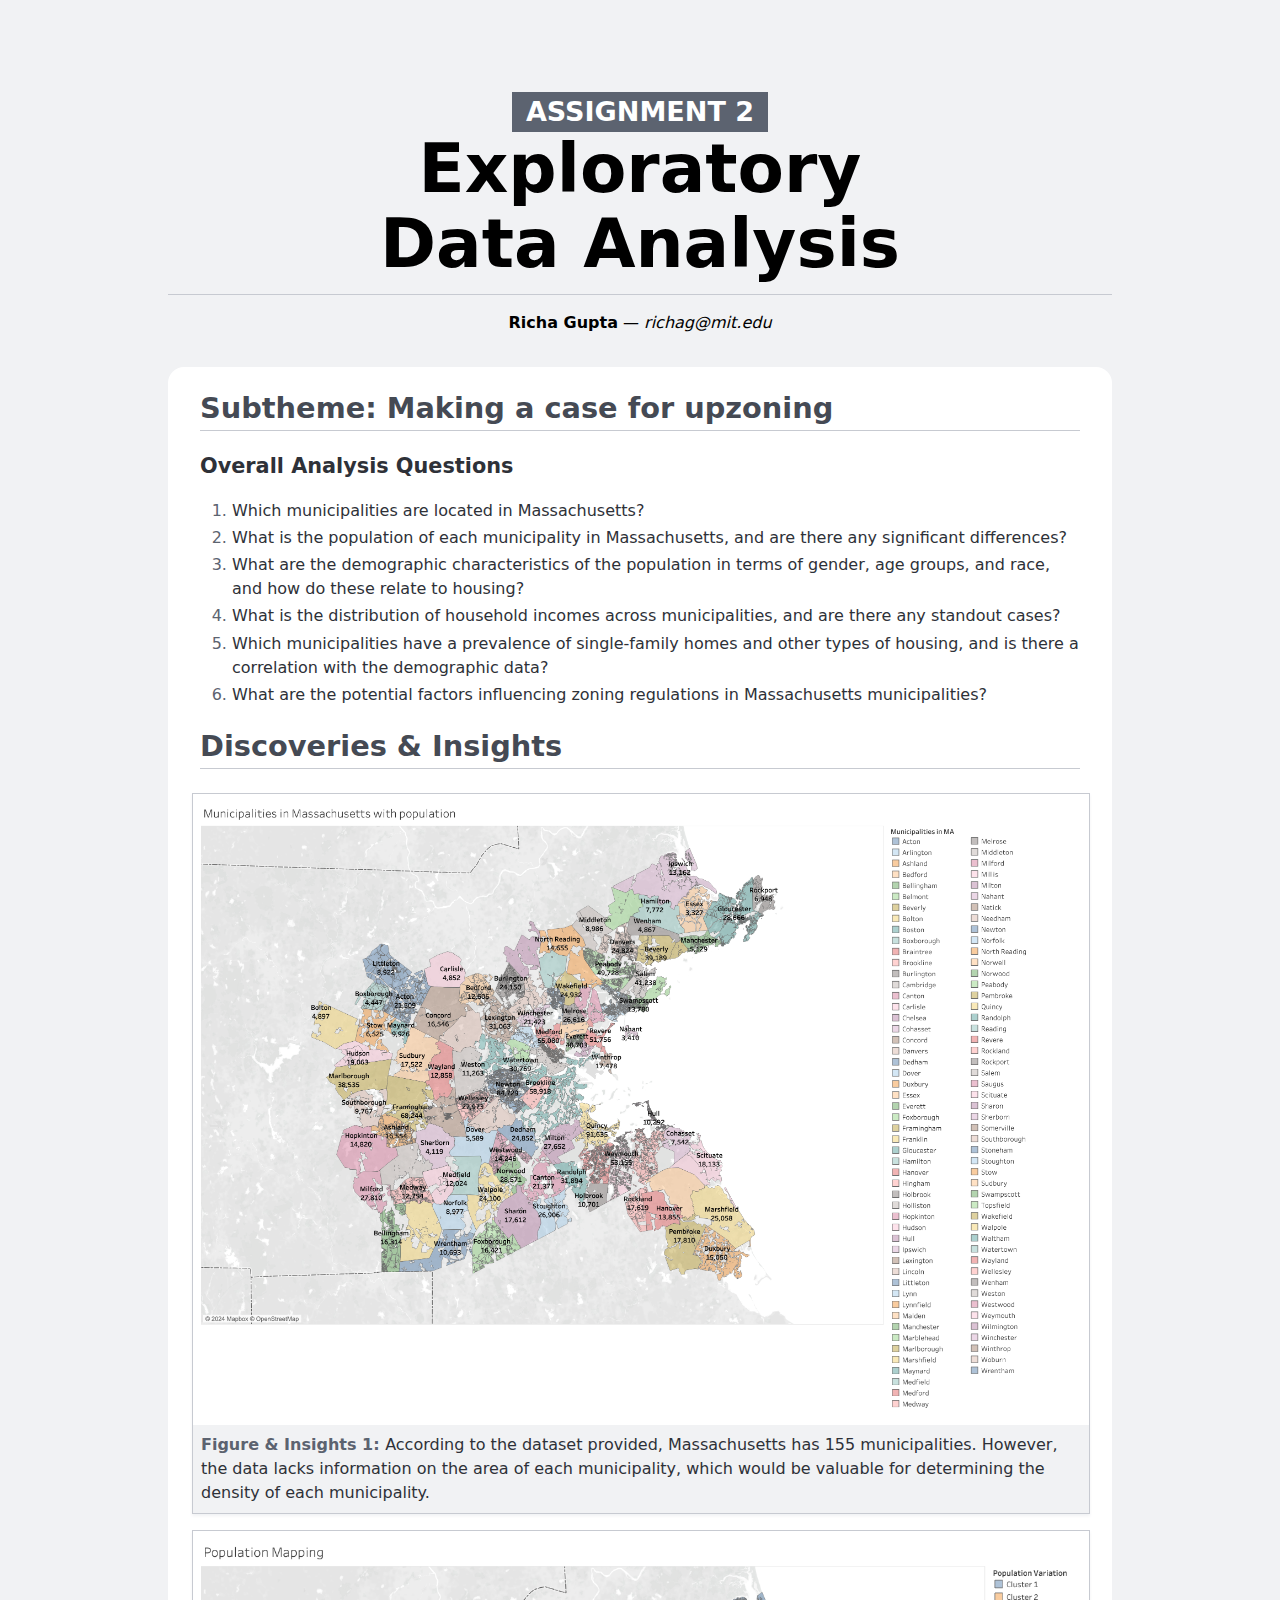
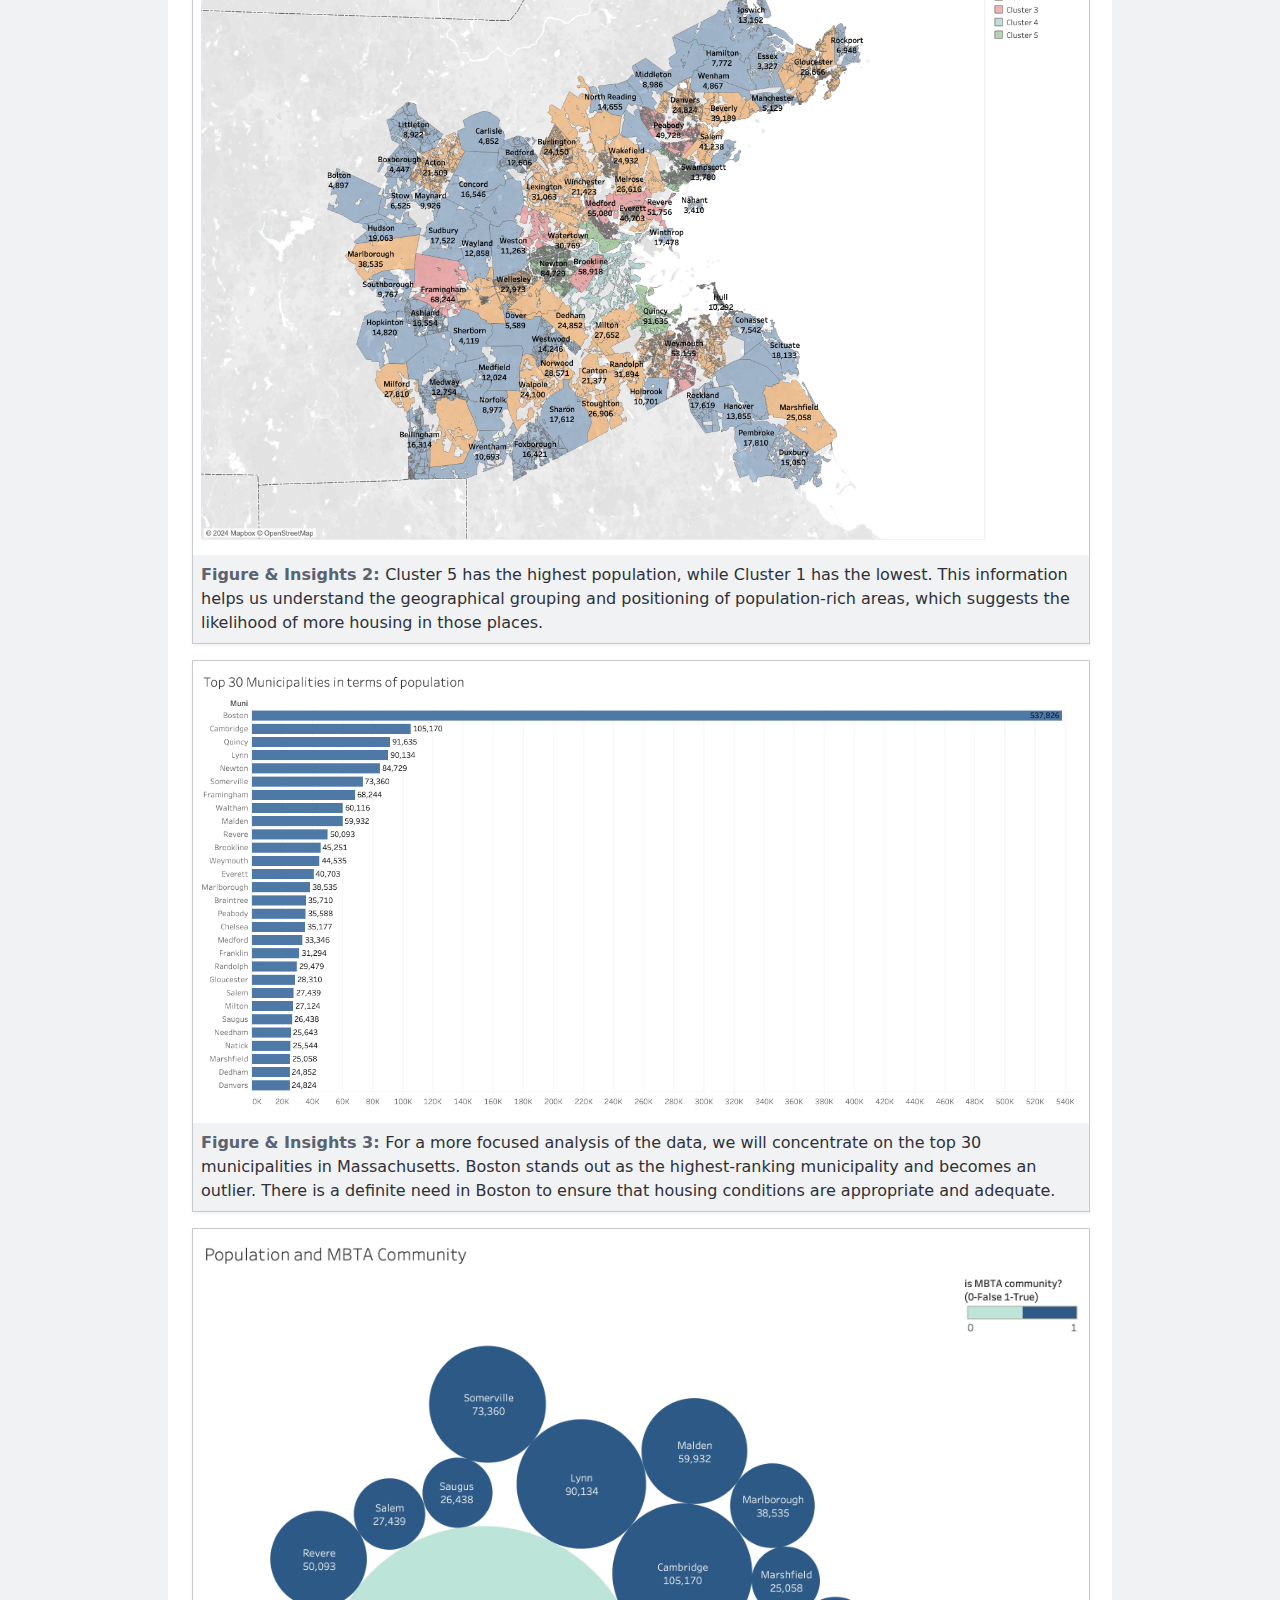
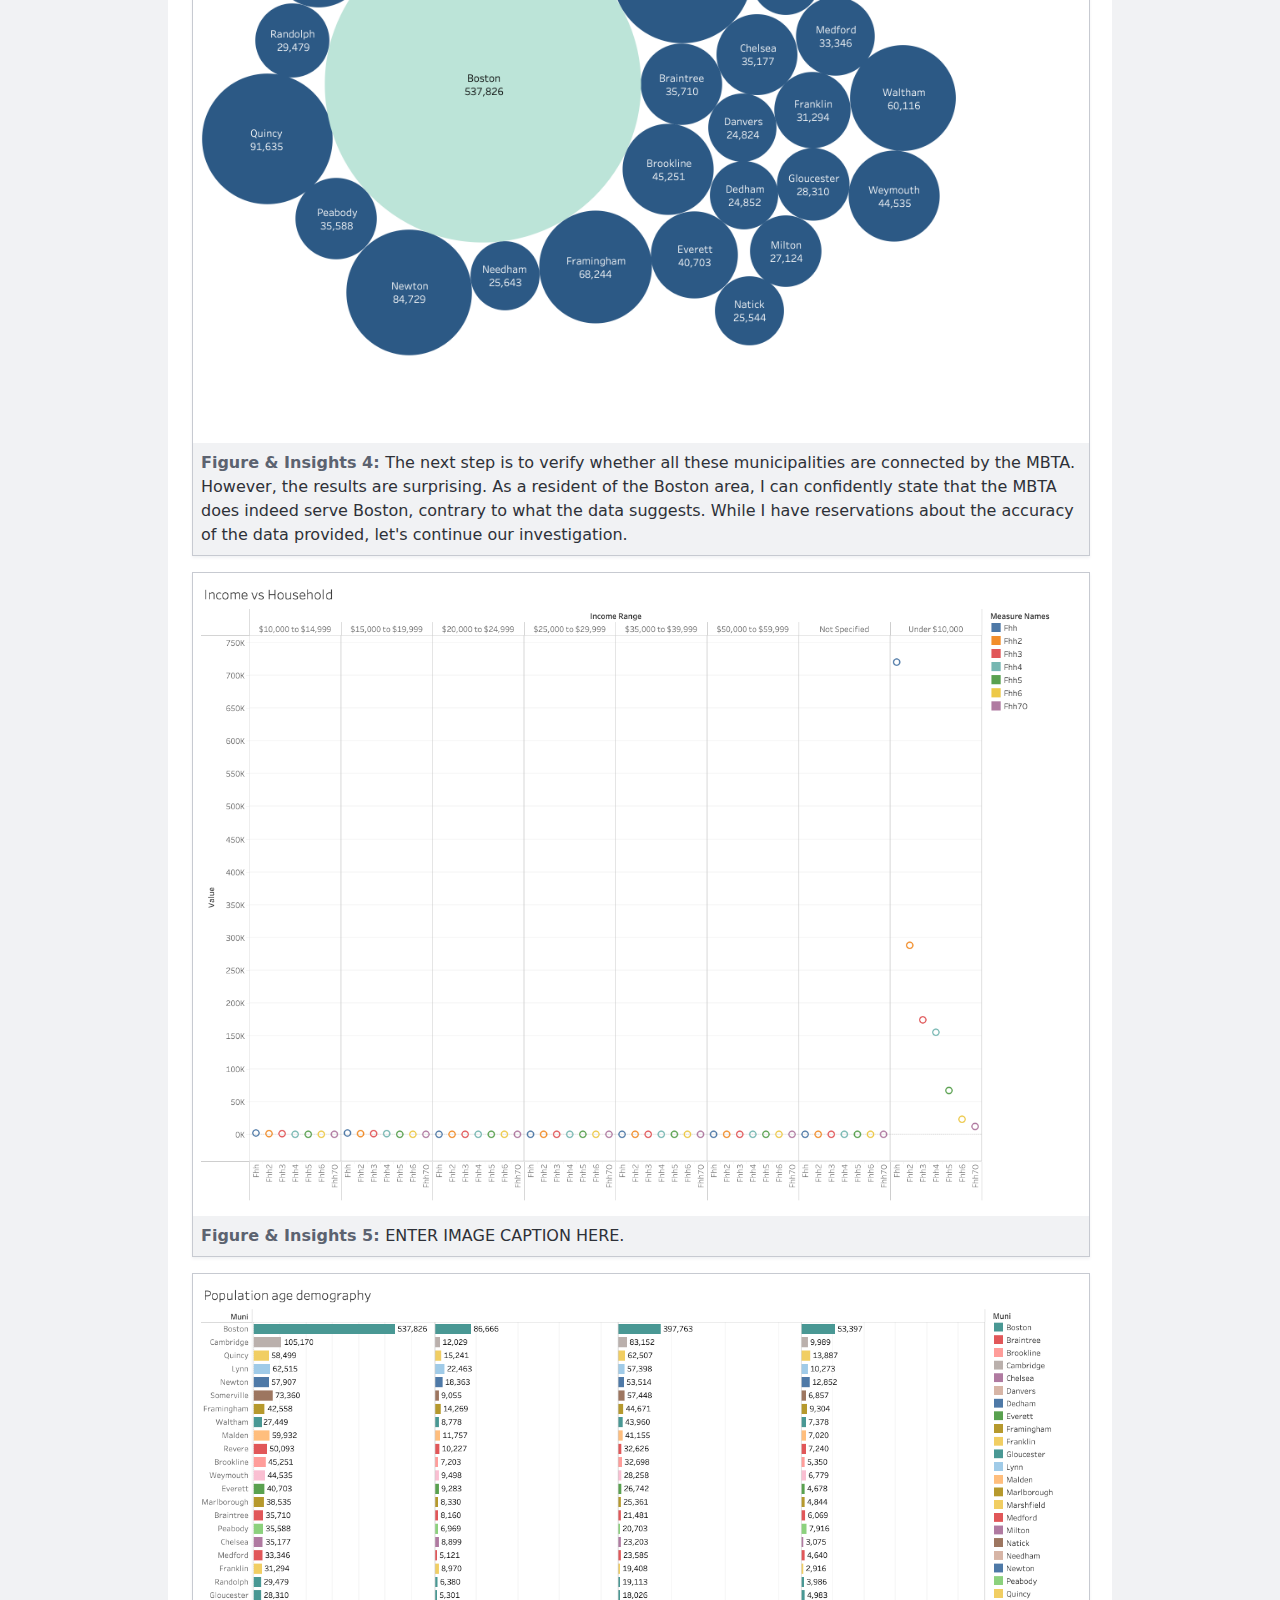
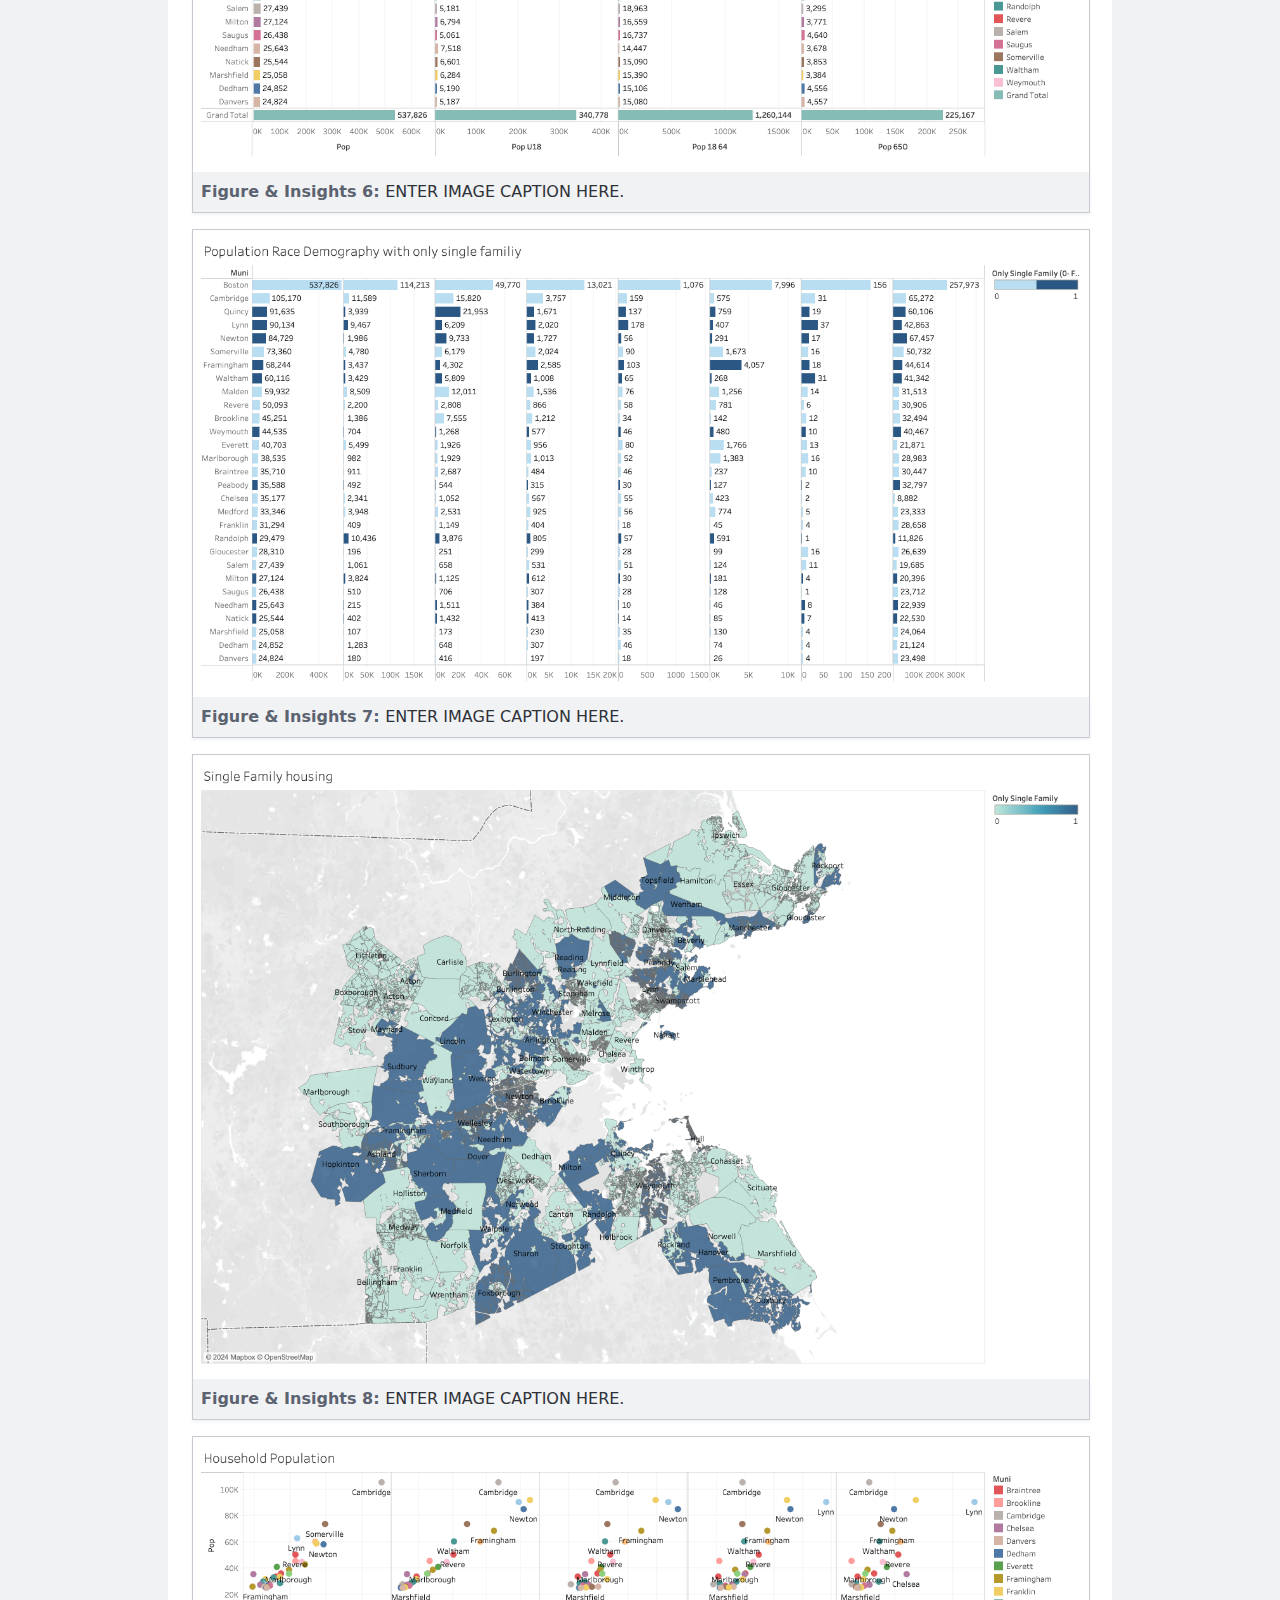
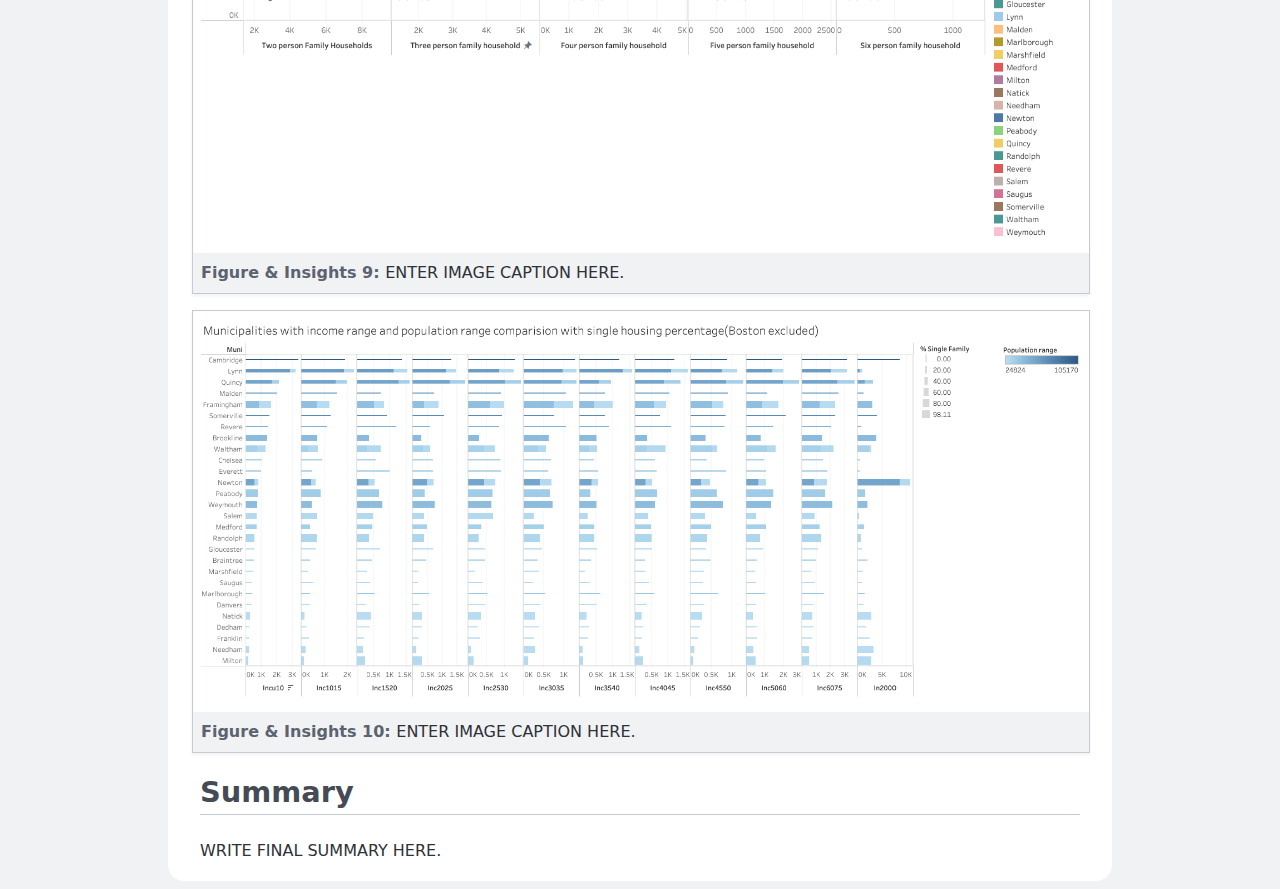
==== commit 9811169c: "captions first set" ====
--- a/index.html
+++ b/index.html
@@ -40,28 +40,28 @@
 			<figure>
 				<img src="images\1. Municipalities in Massachusetts with population.png" alt="" />
 				<figcaption>
-				ENTER IMAGE CAPTION HERE.
+					According to the dataset provided, Massachusetts has 155 municipalities. However, the data lacks information on the area of each municipality, which would be valuable for determining the density of each municipality.
 				</figcaption>
 			</figure>
 
 			<figure>
 				<img src="images/2. Population Mapping.png" alt="syle.css" />
 				<figcaption>
-				ENTER IMAGE CAPTION HERE.
+					Cluster 5 has the highest population, while Cluster 1 has the lowest. This information helps us understand the geographical grouping and positioning of population-rich areas, which suggests the likelihood of more housing in those places.
 				</figcaption>
 			</figure>
 
 			<figure>
 				<img src="images\2.2 Top 30 Municipalities in terms of population .png" alt="" />
 				<figcaption>
-				ENTER IMAGE CAPTION HERE.
+					For a more focused analysis of the data, we will concentrate on the top 30 municipalities in Massachusetts. Boston stands out as the highest-ranking municipality and becomes an outlier. There is a definite need in Boston to ensure that housing conditions are appropriate and adequate.
 				</figcaption>
 			</figure>
 
 			<figure>
 				<img src="images\2.3 Population and MBTA Community.png" alt="" />
 				<figcaption>
-				ENTER IMAGE CAPTION HERE.
+					The next step is to verify whether all these municipalities are connected by the MBTA. However, the results are surprising. As a resident of the Boston area, I can confidently state that the MBTA does indeed serve Boston, contrary to what the data suggests. While I have reservations about the accuracy of the data provided, let's continue our investigation.
 				</figcaption>
 			</figure>
 
--- a/style.css
+++ b/style.css
@@ -116,7 +116,7 @@
 		text-align: left;
 
 		&::before {
-			content: "Figure " counter(figure) ": ";
+			content: "Figure & Insights " counter(figure) ": ";
 			font-weight: bold;
 			color: var(--color-neutral-40);
 		}
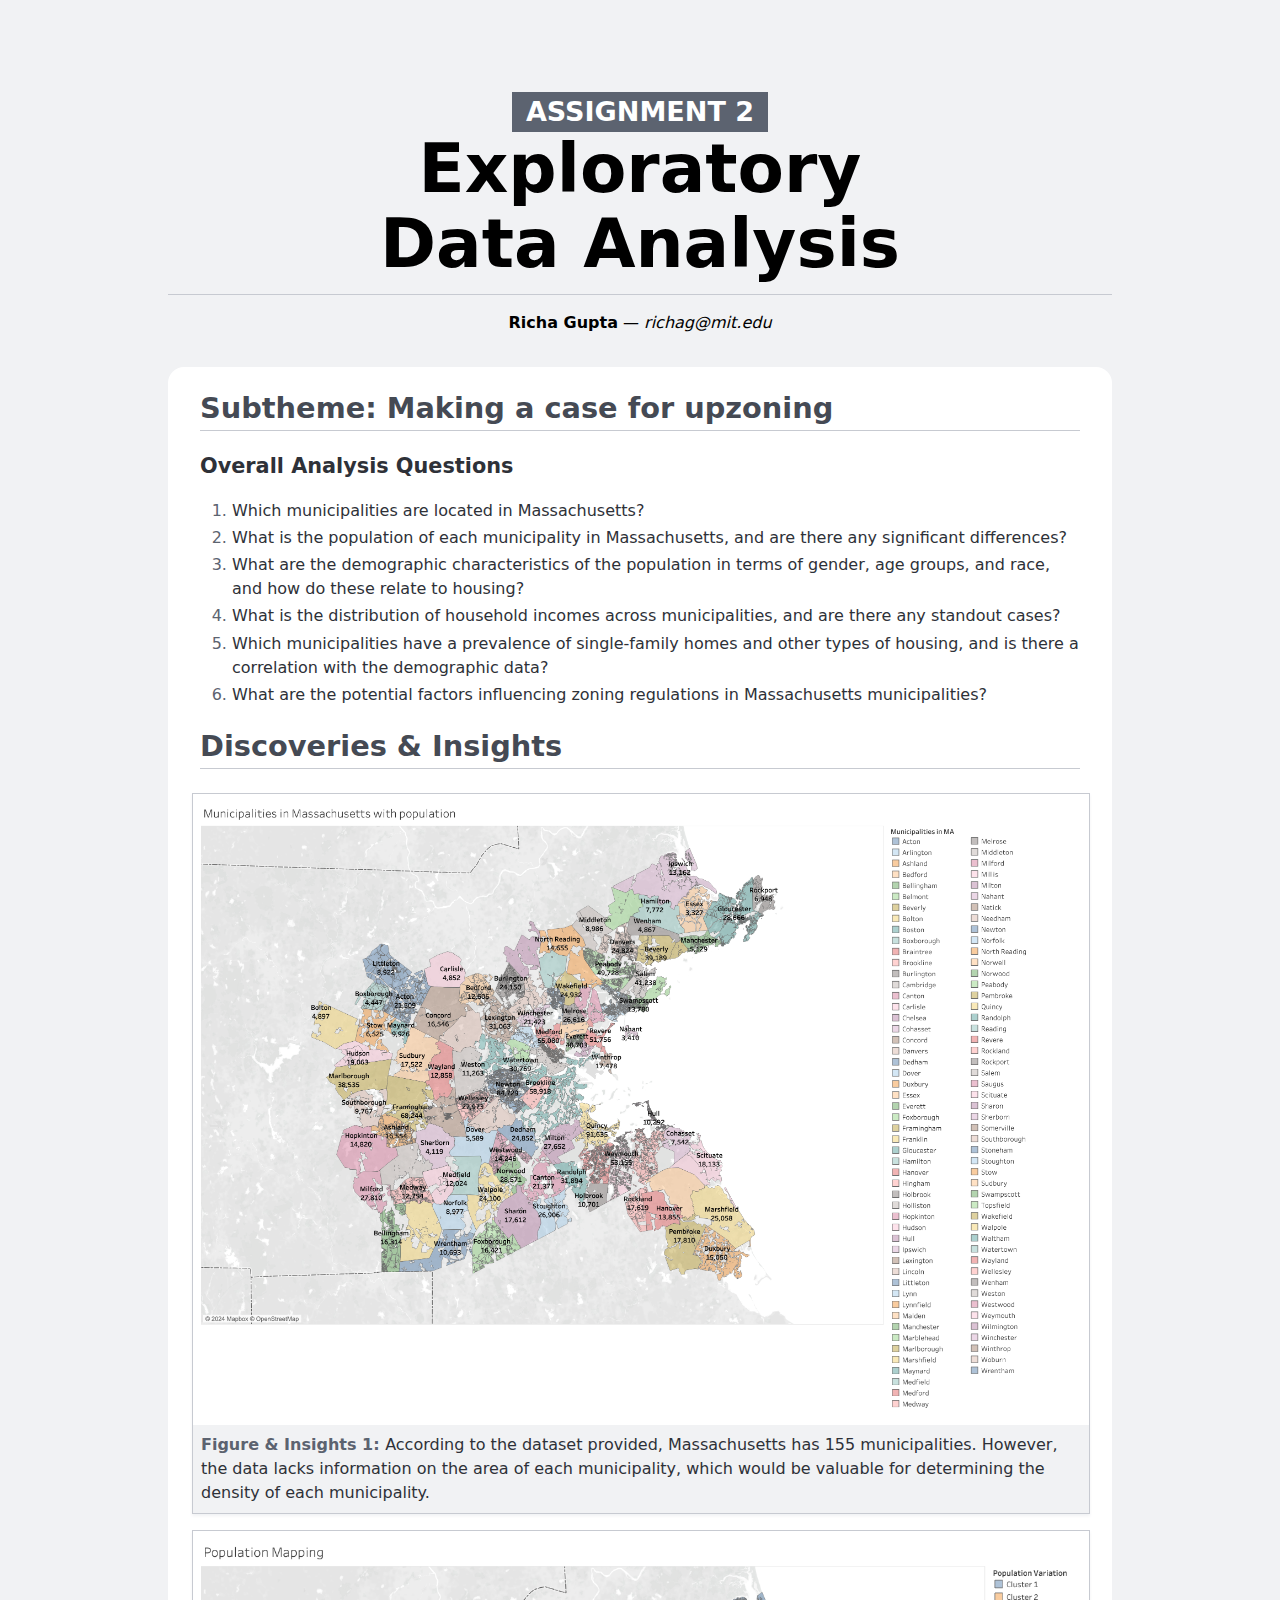
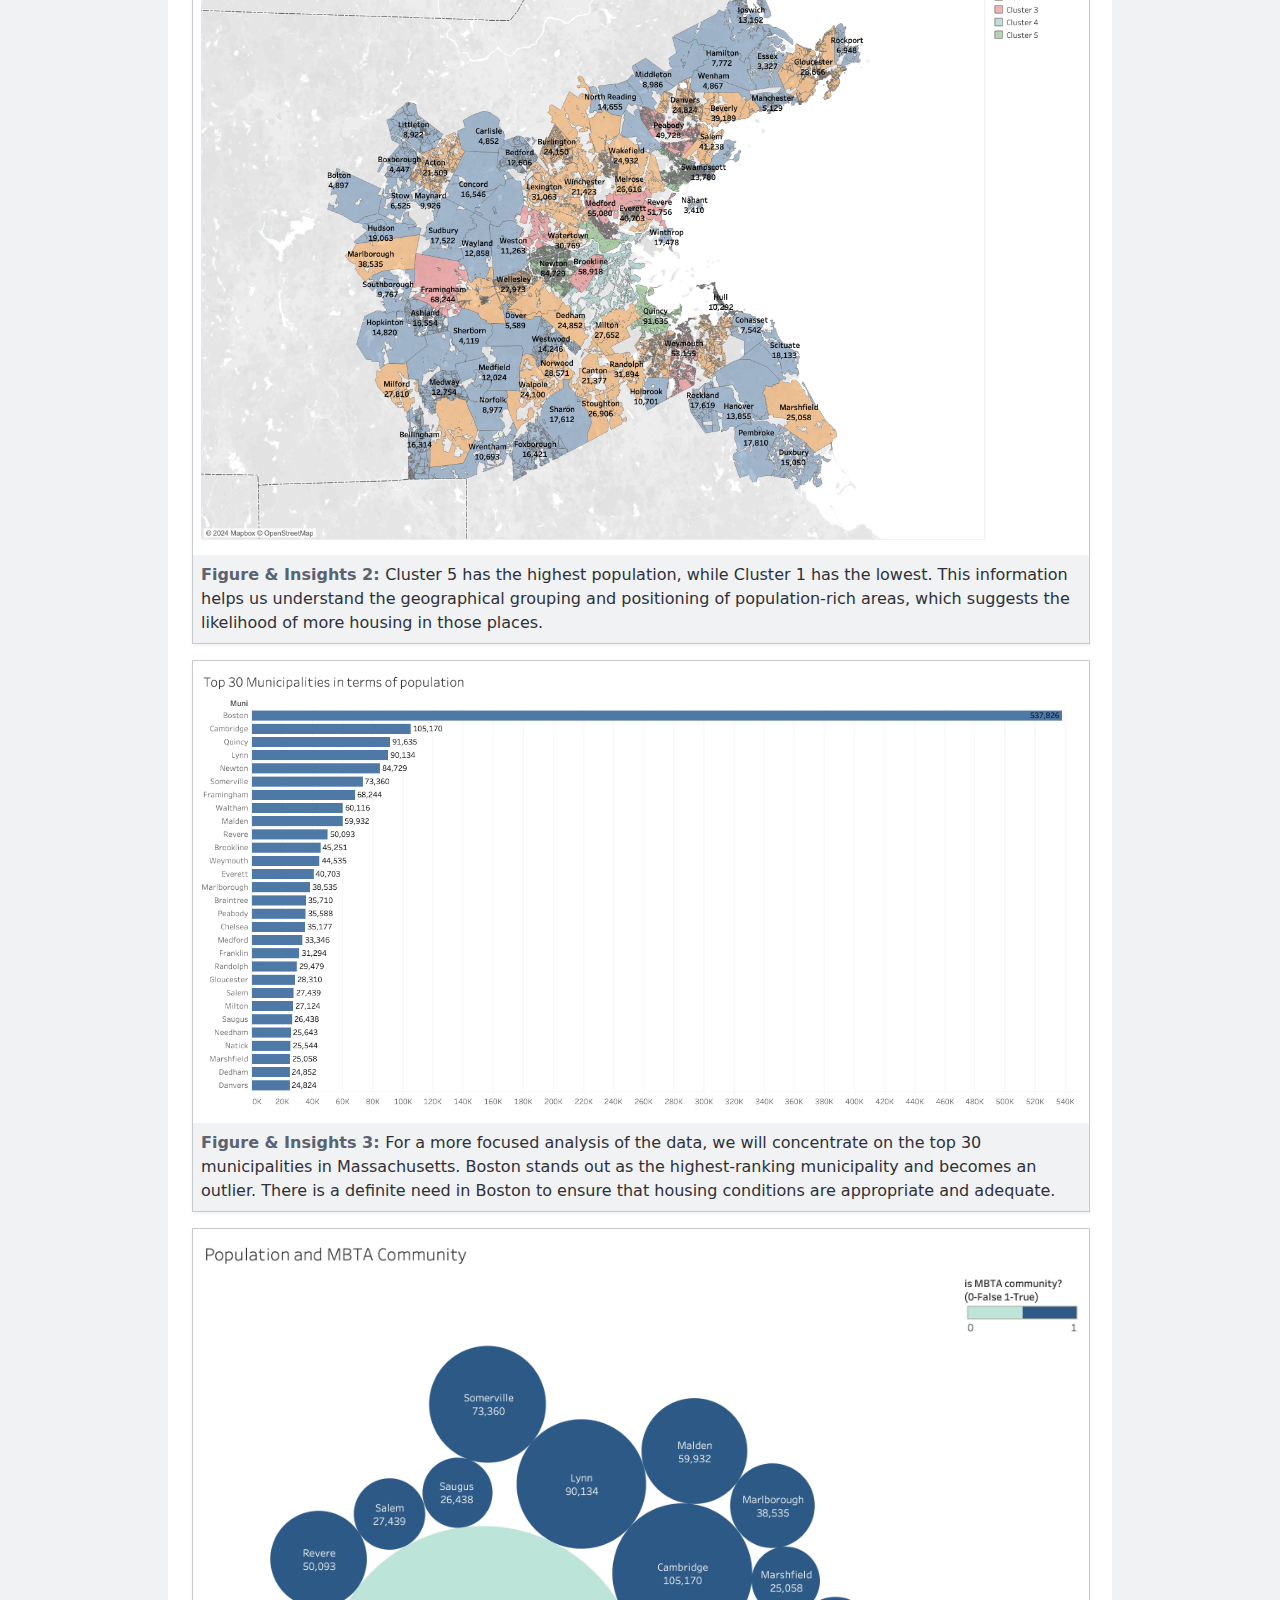
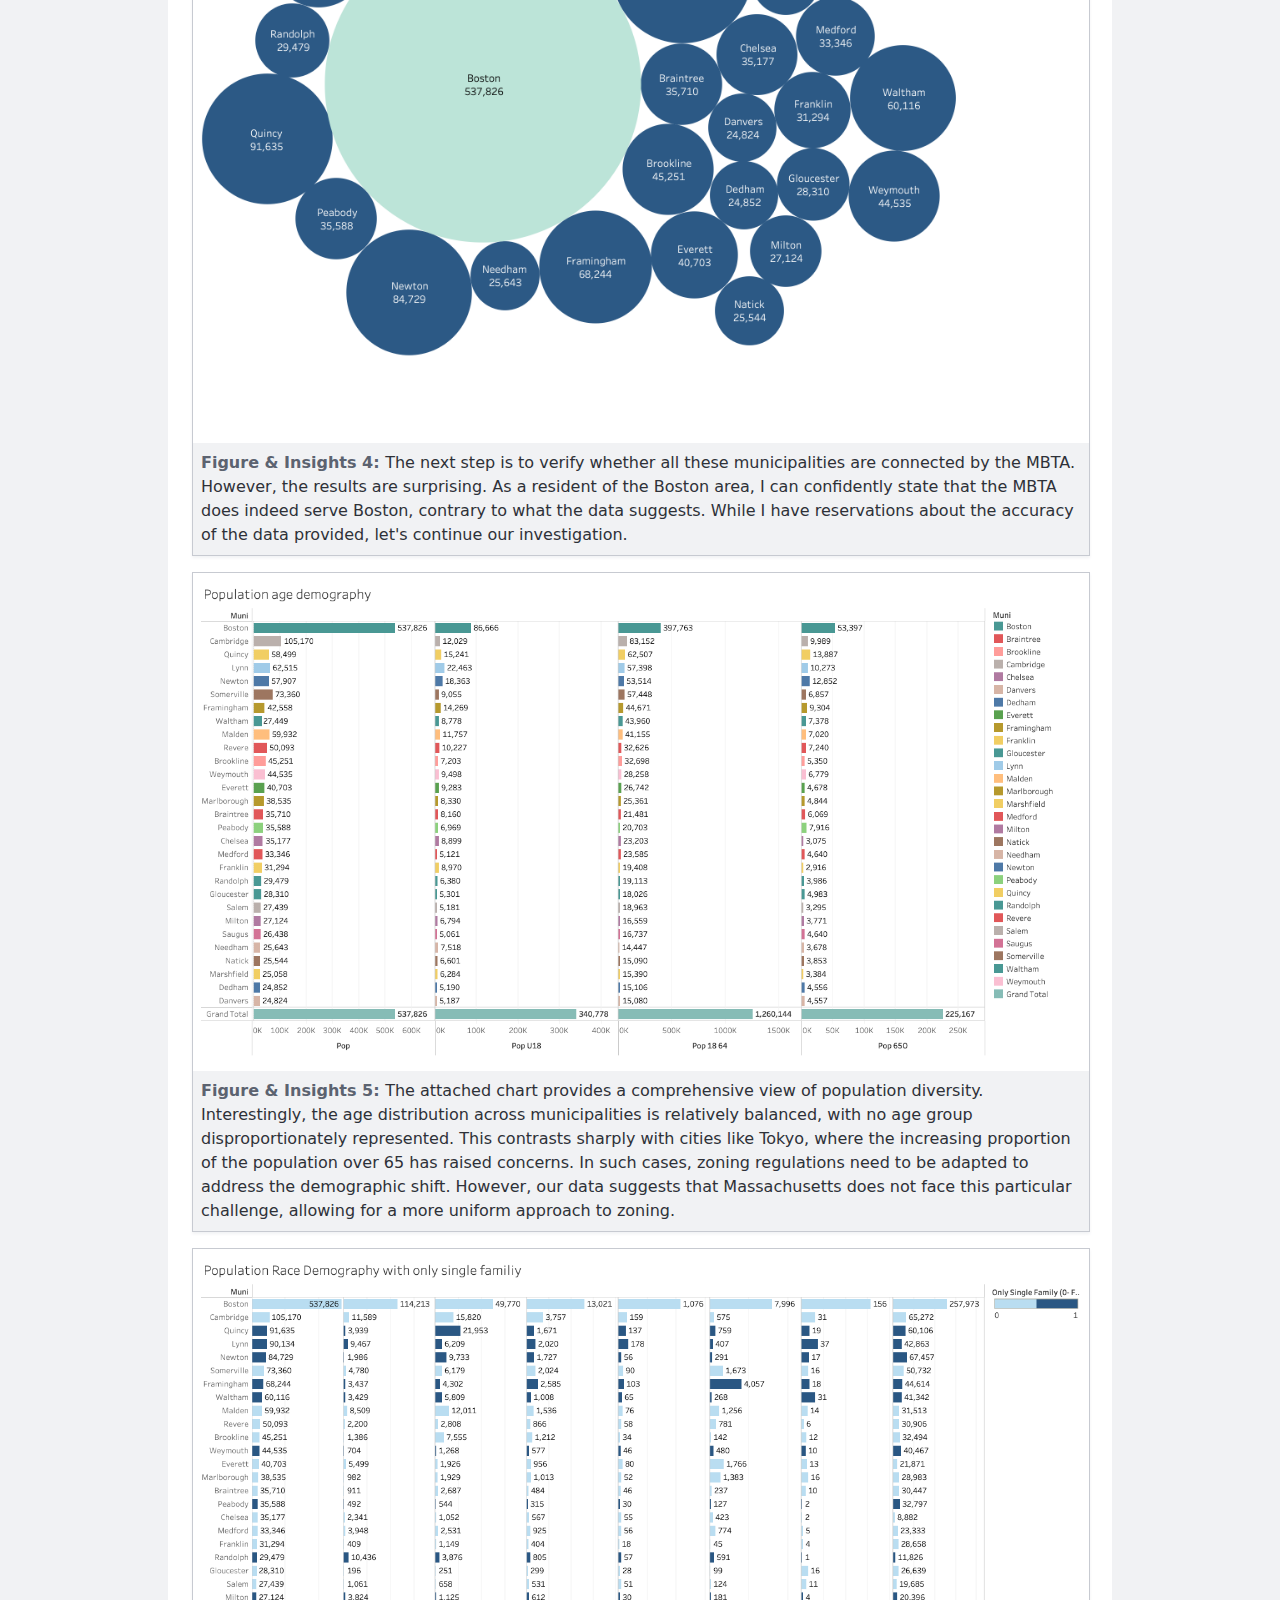
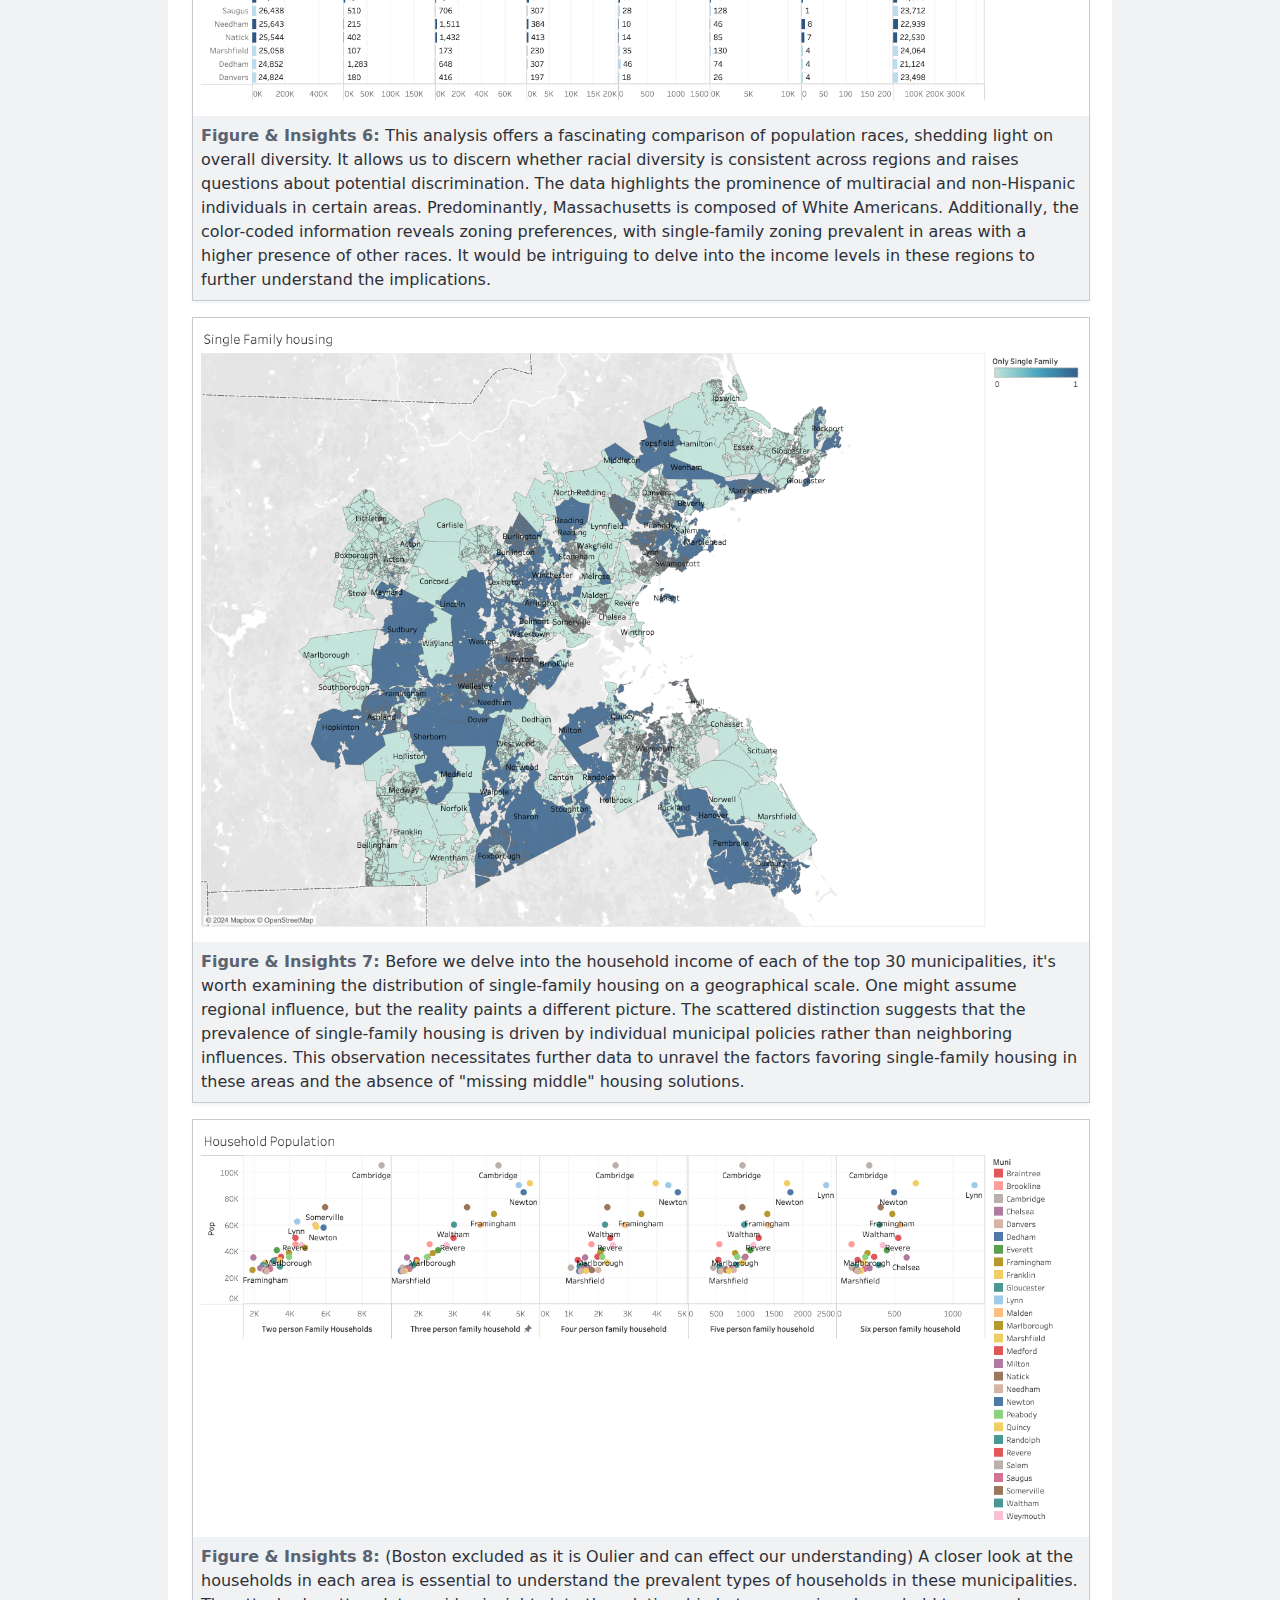
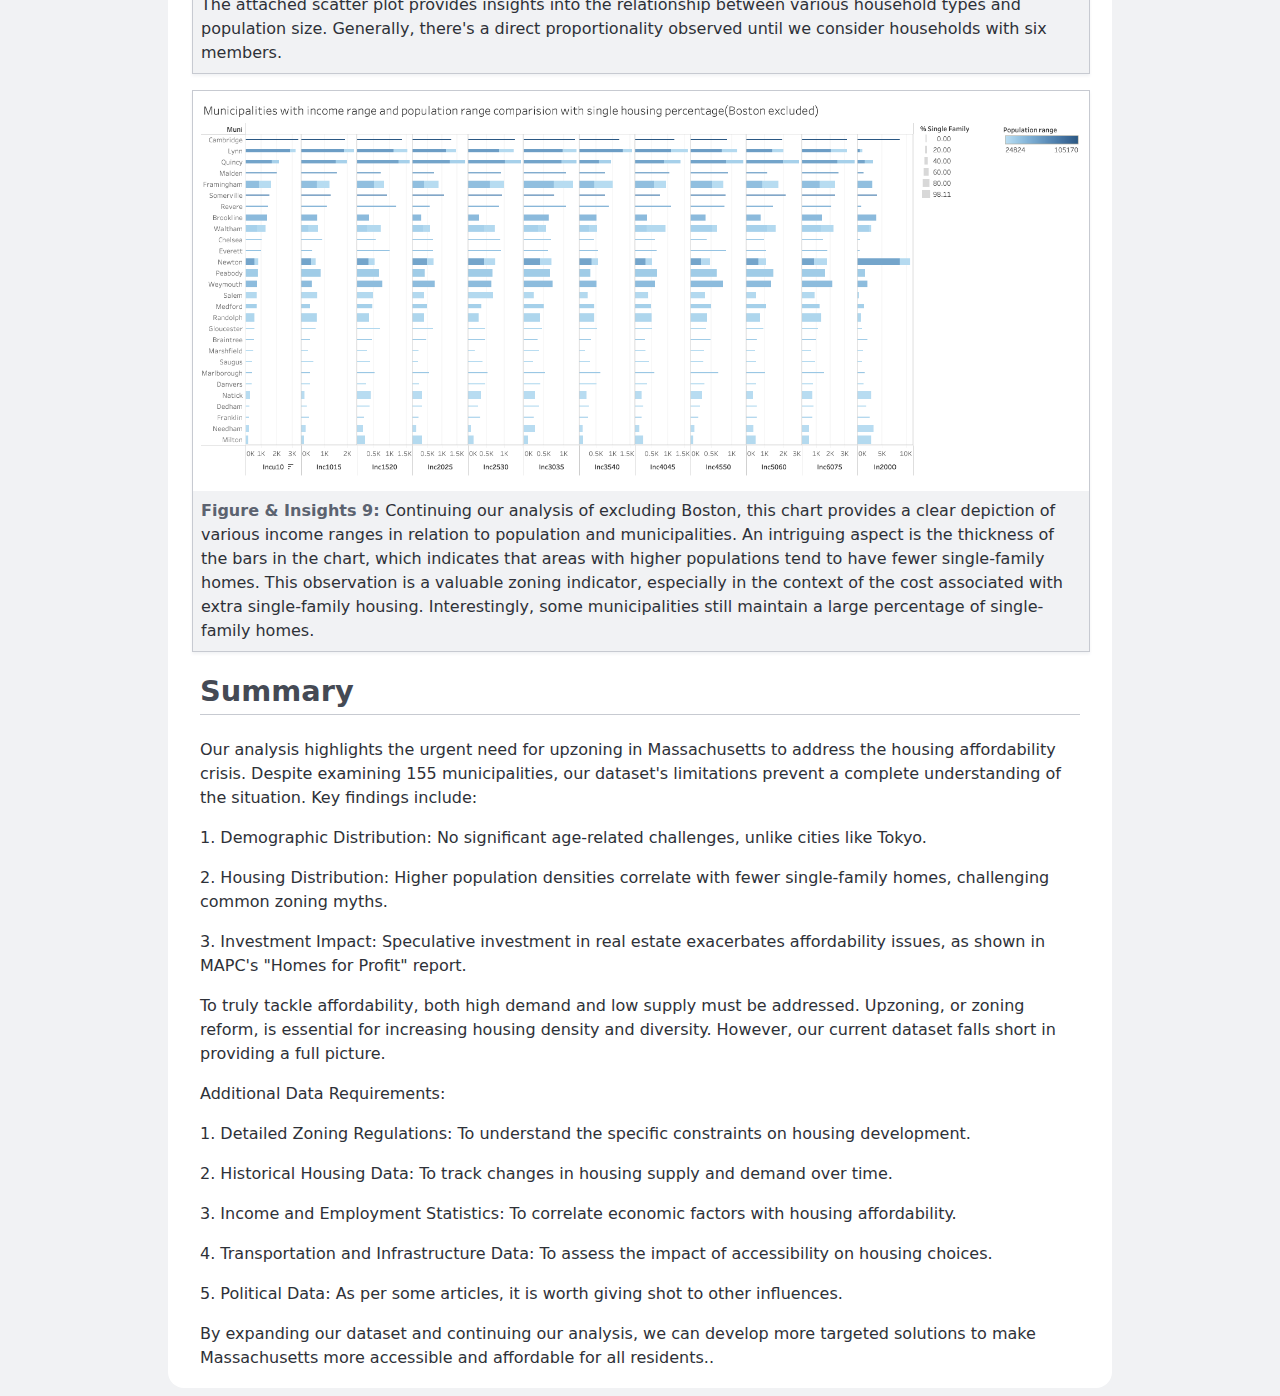
==== commit ac018ddd: "finally- I am dieing" ====
--- a/index.html
+++ b/index.html
@@ -65,45 +65,42 @@
 				</figcaption>
 			</figure>
 
-			<figure>
-				<img src="images\3.1 Income vs Household.png" alt="" />
-				<figcaption>
-				ENTER IMAGE CAPTION HERE.
-				</figcaption>
-			</figure>
+			
 
 			<figure>
 				<img src="images\3.2 Population age demography.png" alt="" />
 				<figcaption>
-				ENTER IMAGE CAPTION HERE.
+					The attached chart provides a comprehensive view of population diversity. Interestingly, the age distribution across municipalities is relatively balanced, with no age group disproportionately represented. This contrasts sharply with cities like Tokyo, where the increasing proportion of the population over 65 has raised concerns. In such cases, zoning regulations need to be adapted to address the demographic shift. However, our data suggests that Massachusetts does not face this particular challenge, allowing for a more uniform approach to zoning.
 				</figcaption>
 			</figure>
 
 			<figure>
 				<img src="images\3.3 Population Race Demography with only single familiy.png" alt="" />
 				<figcaption>
-				ENTER IMAGE CAPTION HERE.
+					This analysis offers a fascinating comparison of population races, shedding light on overall diversity. It allows us to discern whether racial diversity is consistent across regions and raises questions about potential discrimination. The data highlights the prominence of multiracial and non-Hispanic individuals in certain areas. Predominantly, Massachusetts is composed of White Americans. Additionally, the color-coded information reveals zoning preferences, with single-family zoning prevalent in areas with a higher presence of other races. It would be intriguing to delve into the income levels in these regions to further understand the implications.
 				</figcaption>
 			</figure>
 
 			<figure>
 				<img src="images\3.4 Single Family housing.png" alt="" />
 				<figcaption>
-				ENTER IMAGE CAPTION HERE.
+					Before we delve into the household income of each of the top 30 municipalities, it's worth examining the distribution of single-family housing on a geographical scale. One might assume regional influence, but the reality paints a different picture. The scattered distinction suggests that the prevalence of single-family housing is driven by individual municipal policies rather than neighboring influences. This observation necessitates further data to unravel the factors favoring single-family housing in these areas and the absence of "missing middle" housing solutions.
 				</figcaption>
 			</figure>
 
 			<figure>
 				<img src="images\4.2 Household Population.png" alt="" />
 				<figcaption>
-				ENTER IMAGE CAPTION HERE.
+					(Boston excluded as it is Oulier and can effect our understanding) A closer look at the households in each area is essential to understand the prevalent types of households in these municipalities. The attached scatter plot provides insights into the relationship between various household types and population size. Generally, there's a direct proportionality observed until we consider households with six members.
 				</figcaption>
 			</figure>
+
 
 			<figure>
 				<img src="images/5 Municipalities with income range and population range comparision with single housing percentage(Boston excluded).png" alt="" />
 				<figcaption>
-				ENTER IMAGE CAPTION HERE.
+					Continuing our analysis of excluding Boston, this chart provides a clear depiction of various income ranges in relation to population and municipalities. An intriguing aspect is the thickness of the bars in the chart, which indicates that areas with higher populations tend to have fewer single-family homes. This observation is a valuable zoning indicator, especially in the context of the cost associated with extra single-family housing. Interestingly, some municipalities still maintain a large percentage of single-family homes.
+	 
 				</figcaption>
 			</figure>
 		</section>
@@ -111,7 +108,21 @@
 		<section>
 			<h2>Summary</h2>
 
-			<p>WRITE FINAL SUMMARY HERE.</p>
+			<p>Our analysis highlights the urgent need for upzoning in Massachusetts to address the housing affordability crisis. Despite examining 155 municipalities, our dataset's limitations prevent a complete understanding of the situation. Key findings include:</p>
+
+			<p>1. Demographic Distribution: No significant age-related challenges, unlike cities like Tokyo.</p>
+			<p>2. Housing Distribution: Higher population densities correlate with fewer single-family homes, challenging common zoning myths.</p>
+			<p>3. Investment Impact: Speculative investment in real estate exacerbates affordability issues, as shown in MAPC's "Homes for Profit" report.</p>
+			<p>To truly tackle affordability, both high demand and low supply must be addressed. Upzoning, or zoning reform, is essential for increasing housing density and diversity. However, our current dataset falls short in providing a full picture.</p>
+				
+			<p>Additional Data Requirements:</p>
+				
+			<p>1. Detailed Zoning Regulations: To understand the specific constraints on housing development.</p>
+			<p>2. Historical Housing Data: To track changes in housing supply and demand over time.</p>
+			<p>3. Income and Employment Statistics: To correlate economic factors with housing affordability.</p>
+			<p>4. Transportation and Infrastructure Data: To assess the impact of accessibility on housing choices.</p>
+			<p>5. Political Data: As per some articles, it is worth giving shot to other influences.</p>
+			<p>By expanding our dataset and continuing our analysis, we can develop more targeted solutions to make Massachusetts more accessible and affordable for all residents..</p>
 		</section>
 	</main>
 </body>
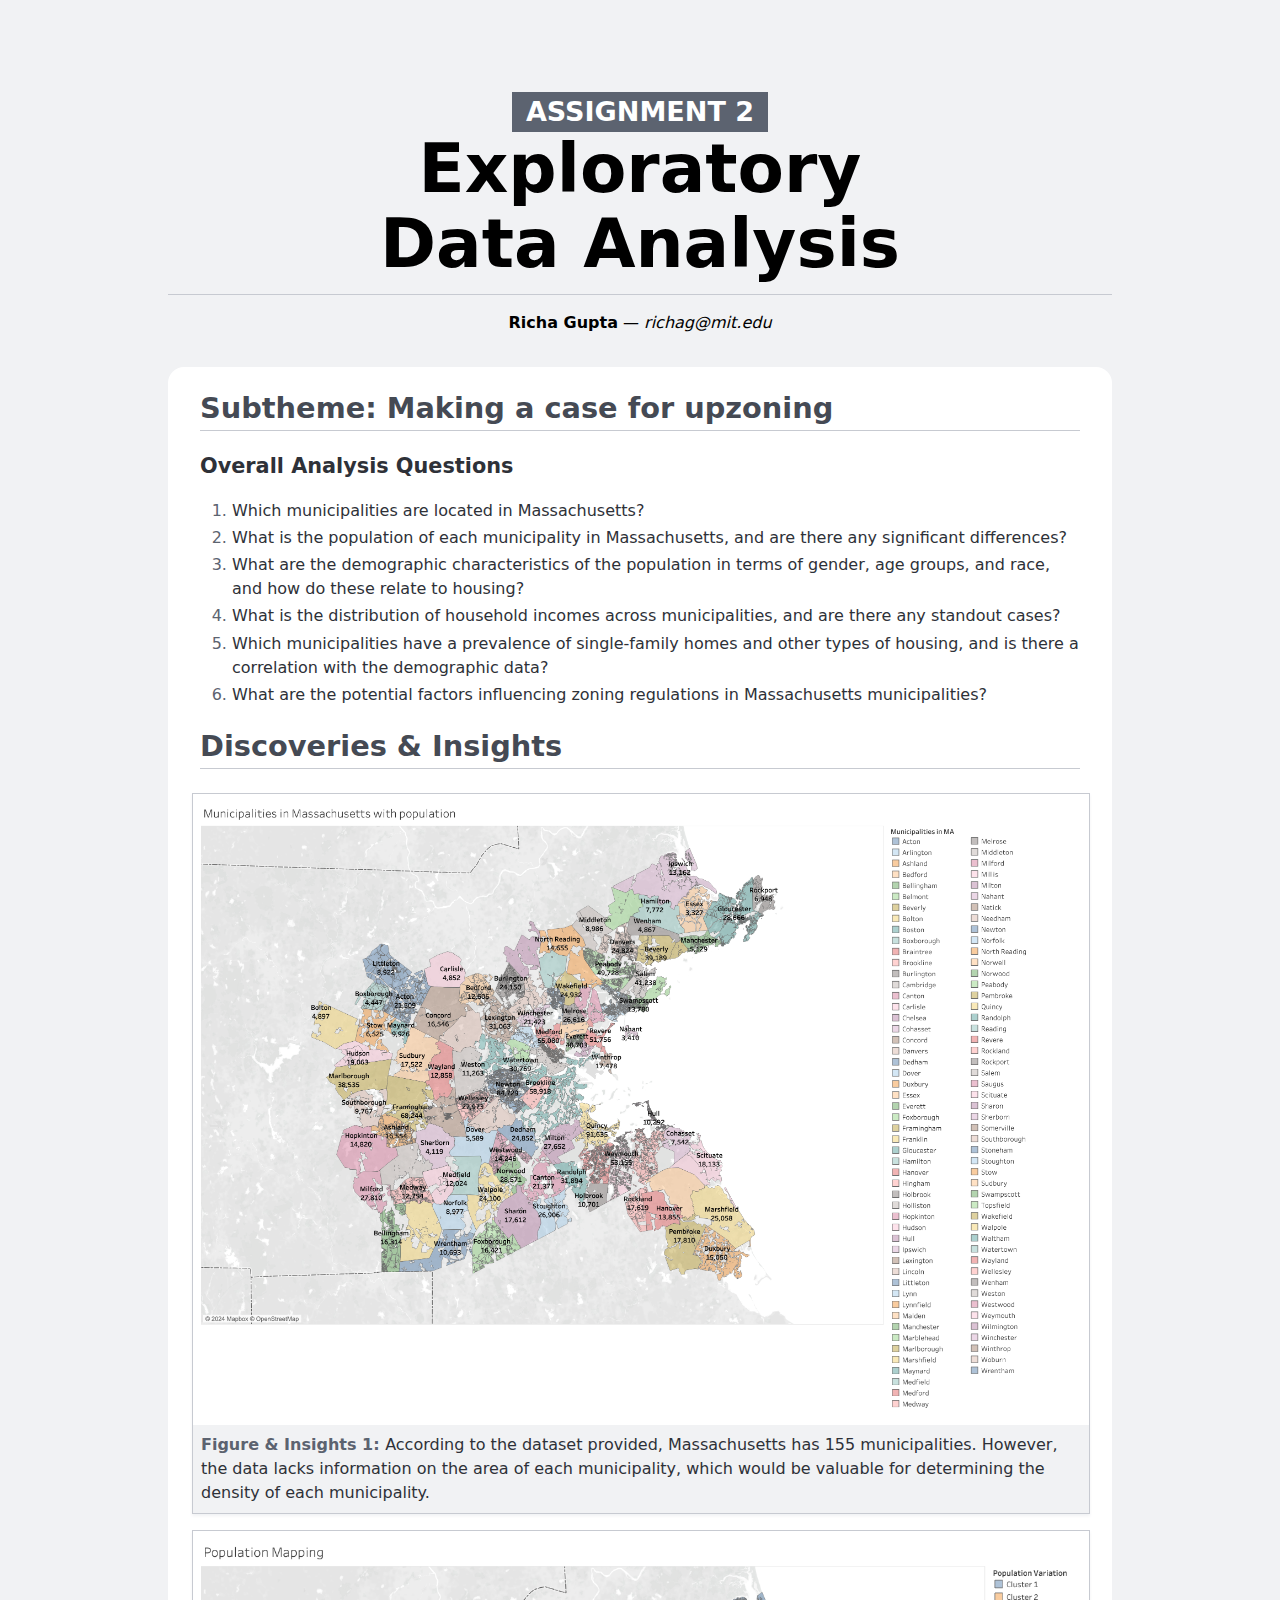
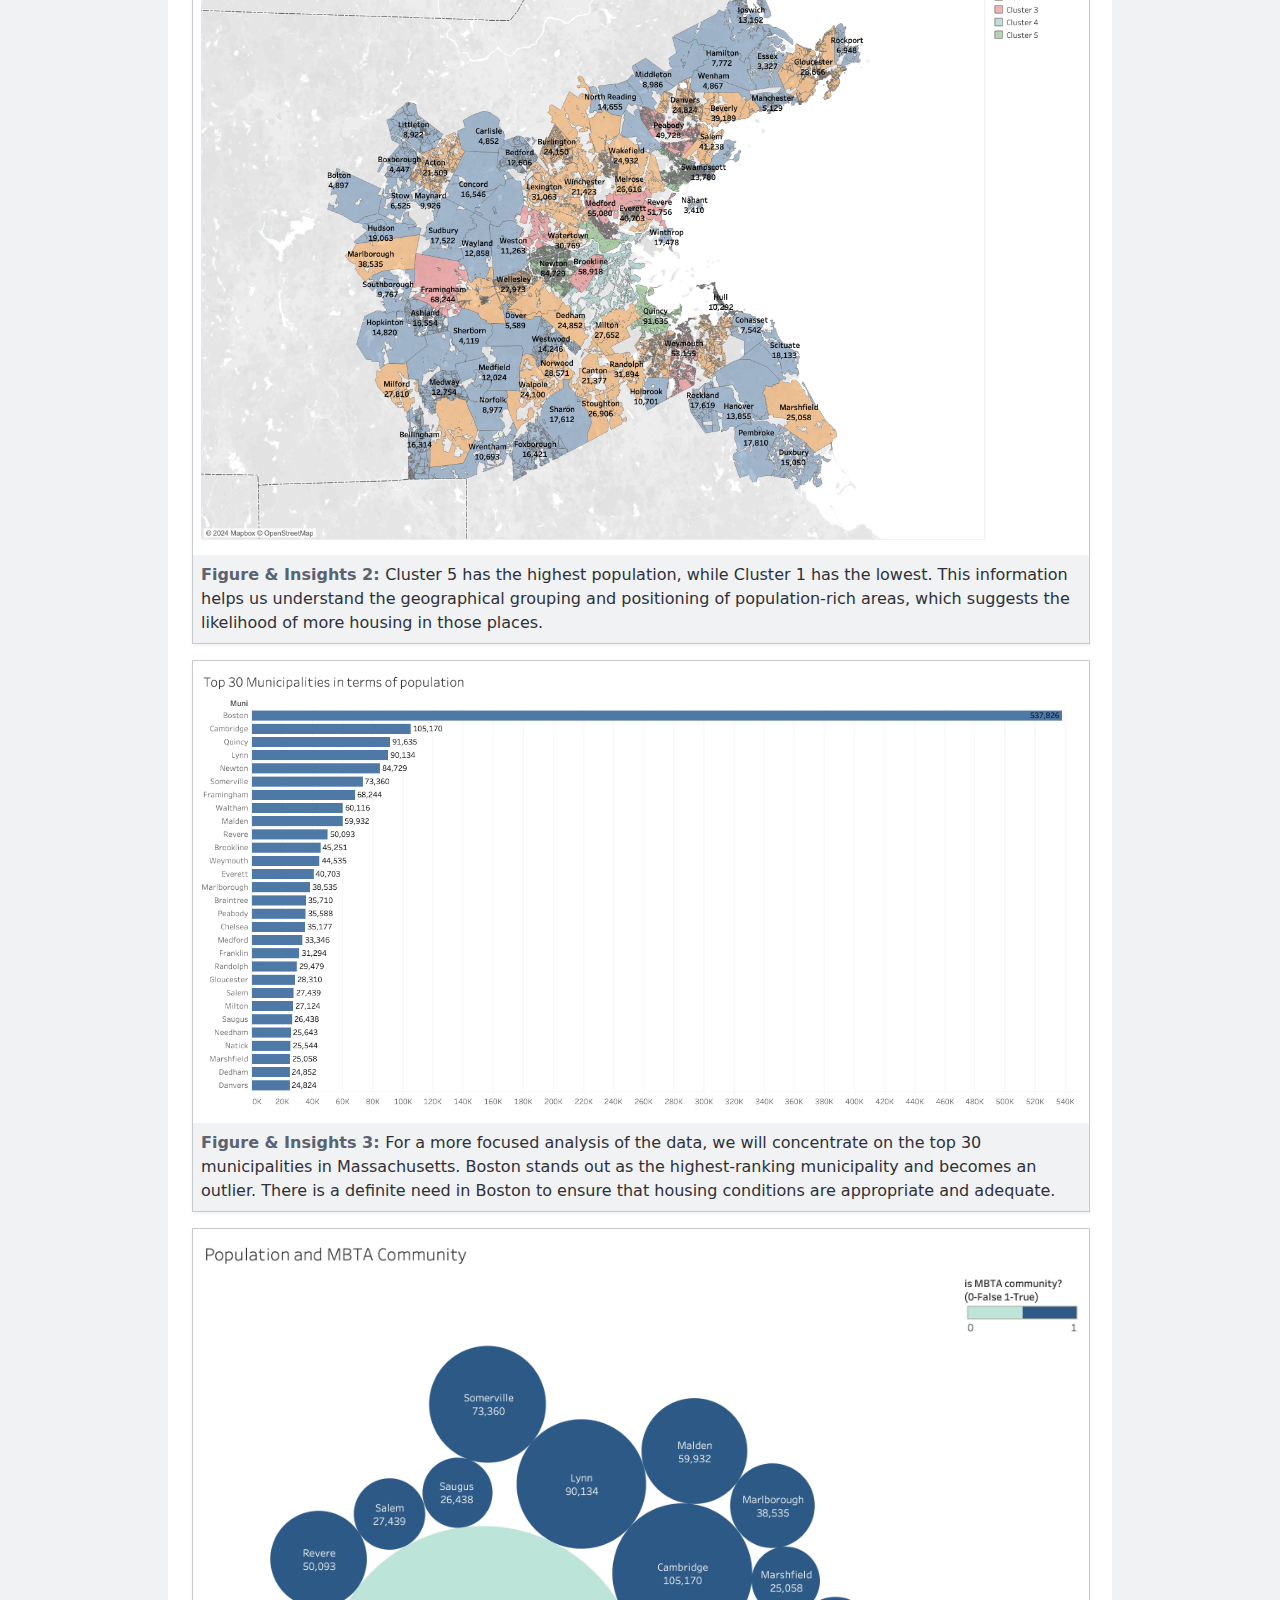
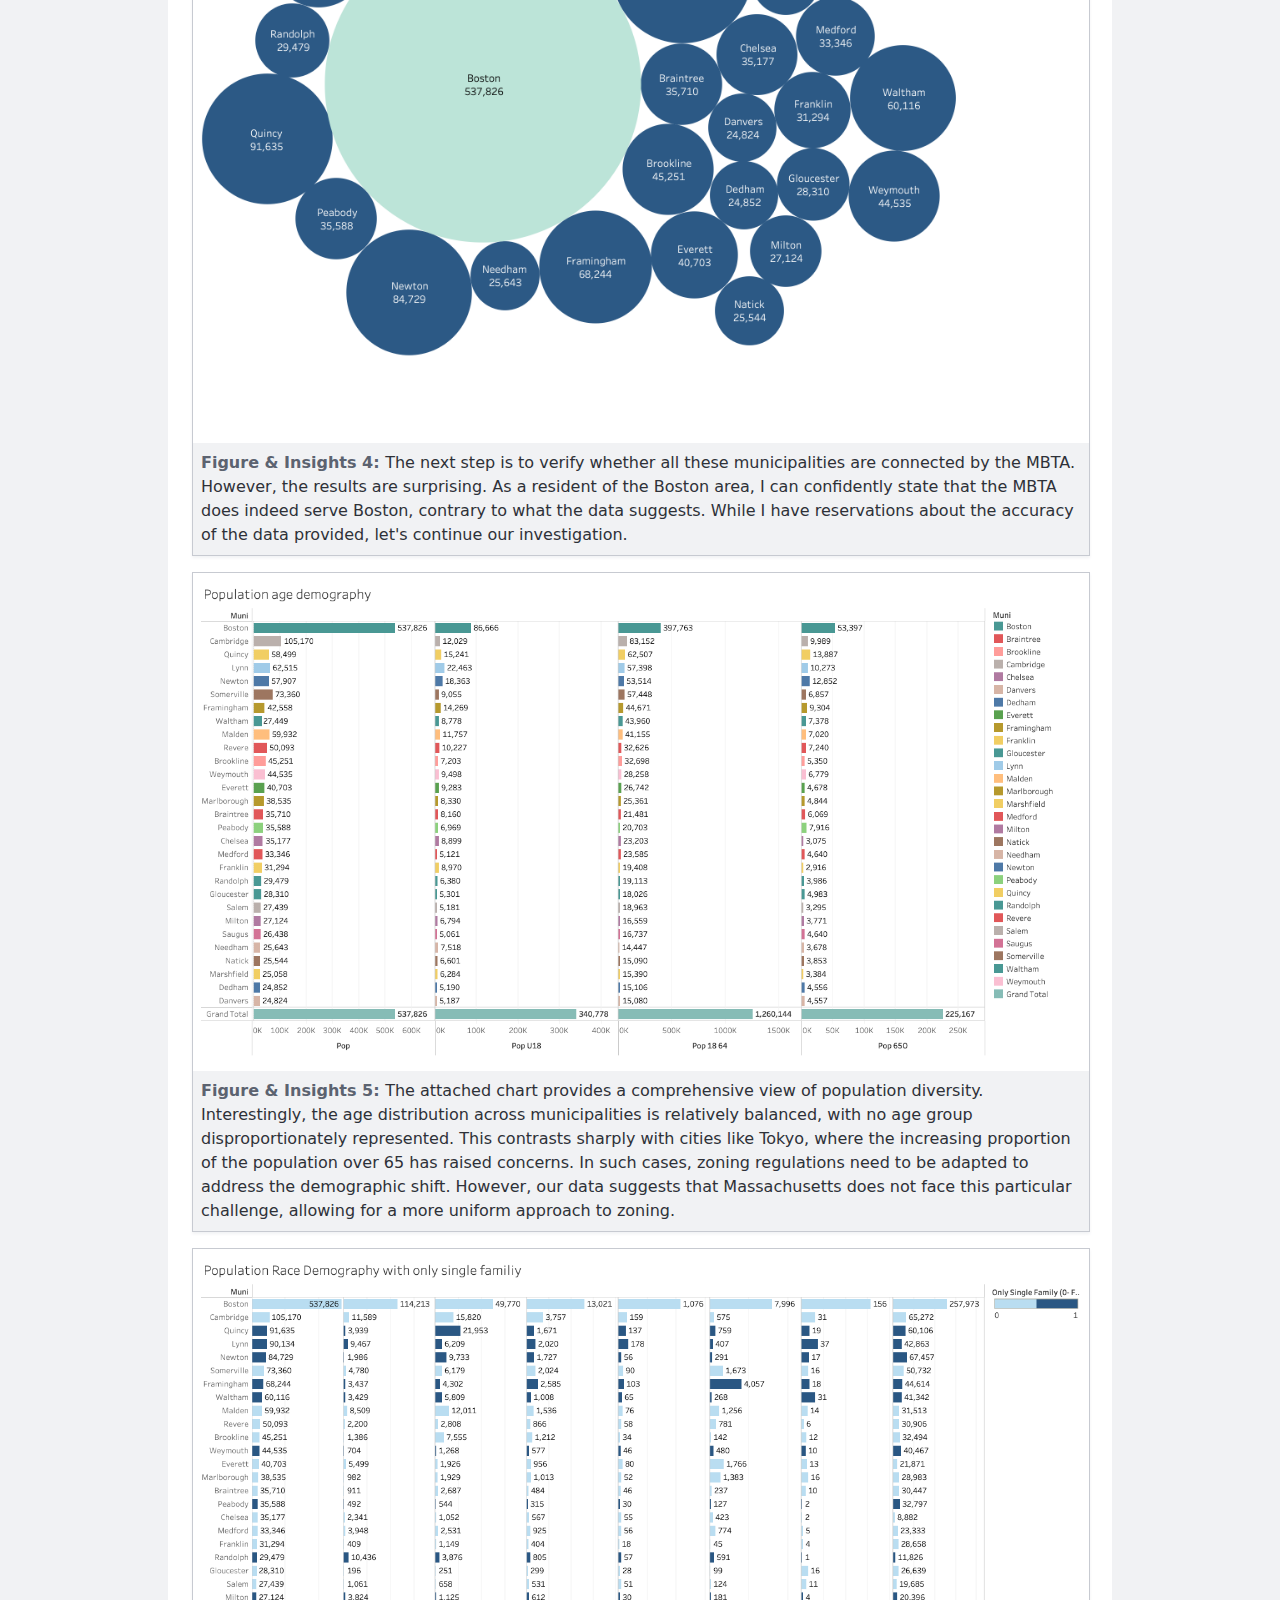
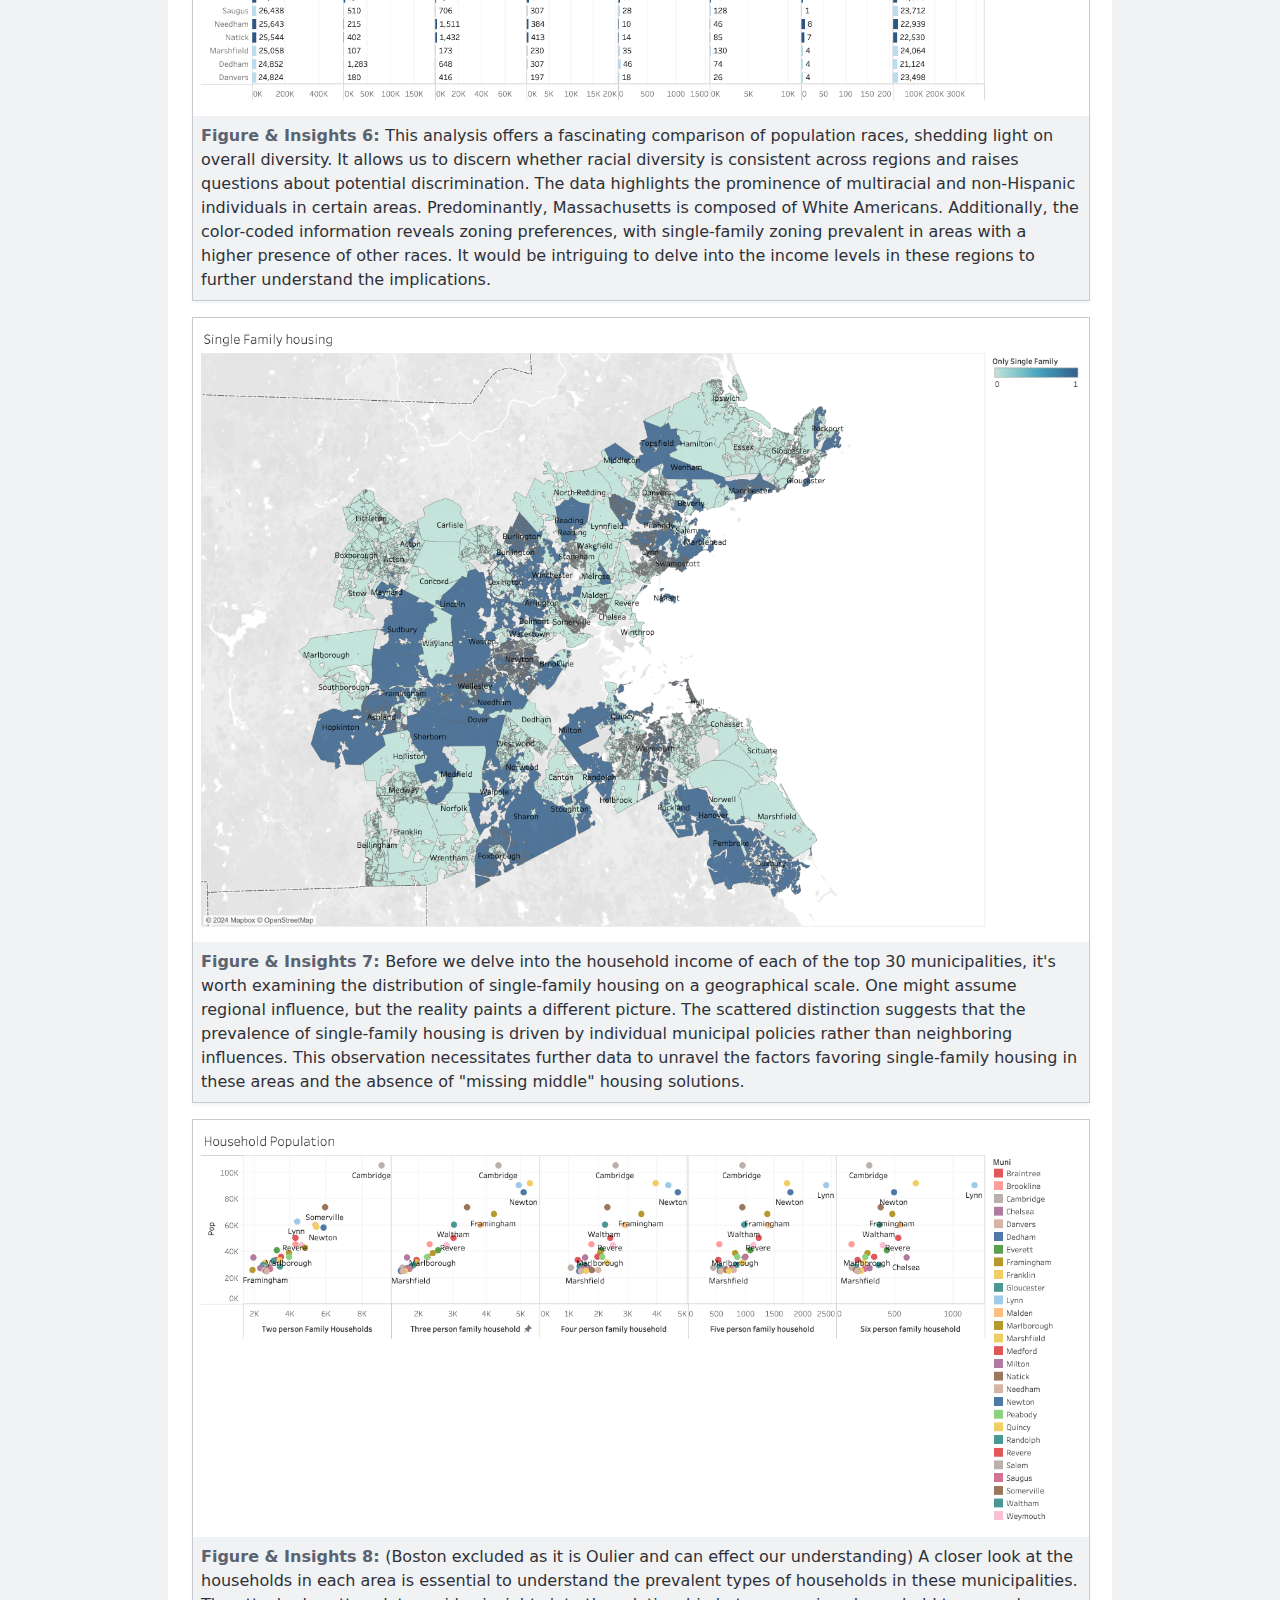
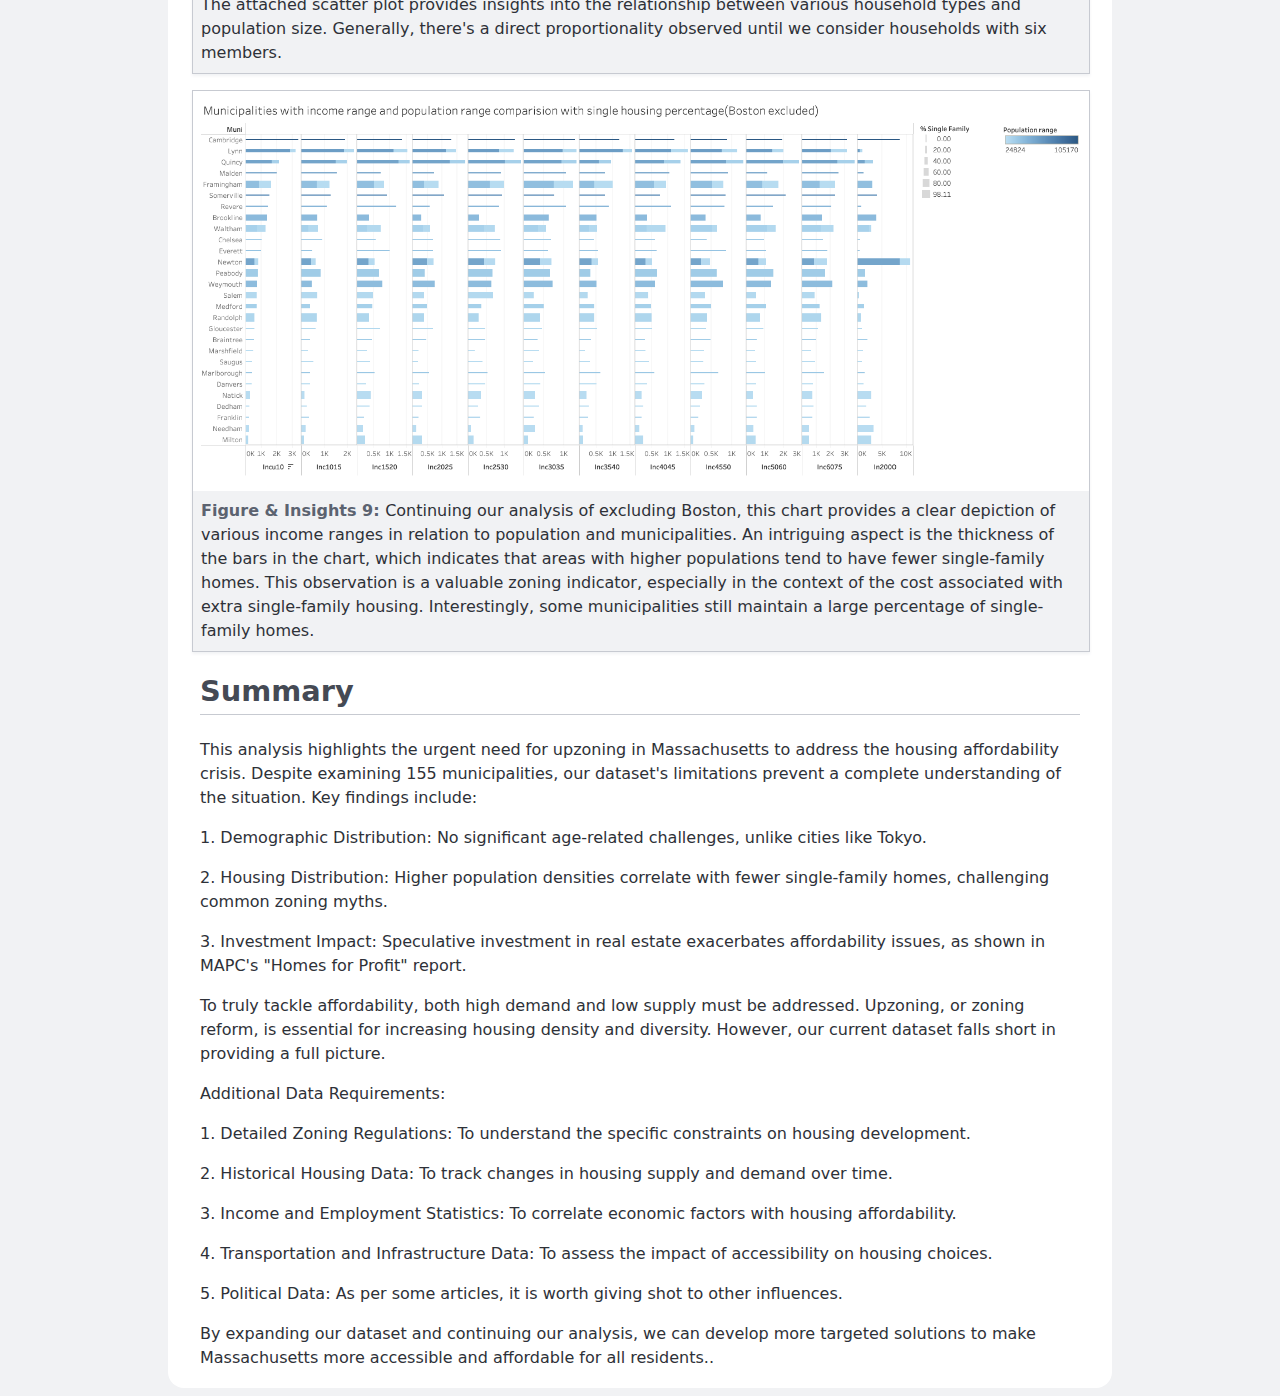
==== commit 53e09a19: "this" ====
--- a/index.html
+++ b/index.html
@@ -108,7 +108,7 @@
 		<section>
 			<h2>Summary</h2>
 
-			<p>Our analysis highlights the urgent need for upzoning in Massachusetts to address the housing affordability crisis. Despite examining 155 municipalities, our dataset's limitations prevent a complete understanding of the situation. Key findings include:</p>
+			<p>This analysis highlights the urgent need for upzoning in Massachusetts to address the housing affordability crisis. Despite examining 155 municipalities, our dataset's limitations prevent a complete understanding of the situation. Key findings include:</p>
 
 			<p>1. Demographic Distribution: No significant age-related challenges, unlike cities like Tokyo.</p>
 			<p>2. Housing Distribution: Higher population densities correlate with fewer single-family homes, challenging common zoning myths.</p>
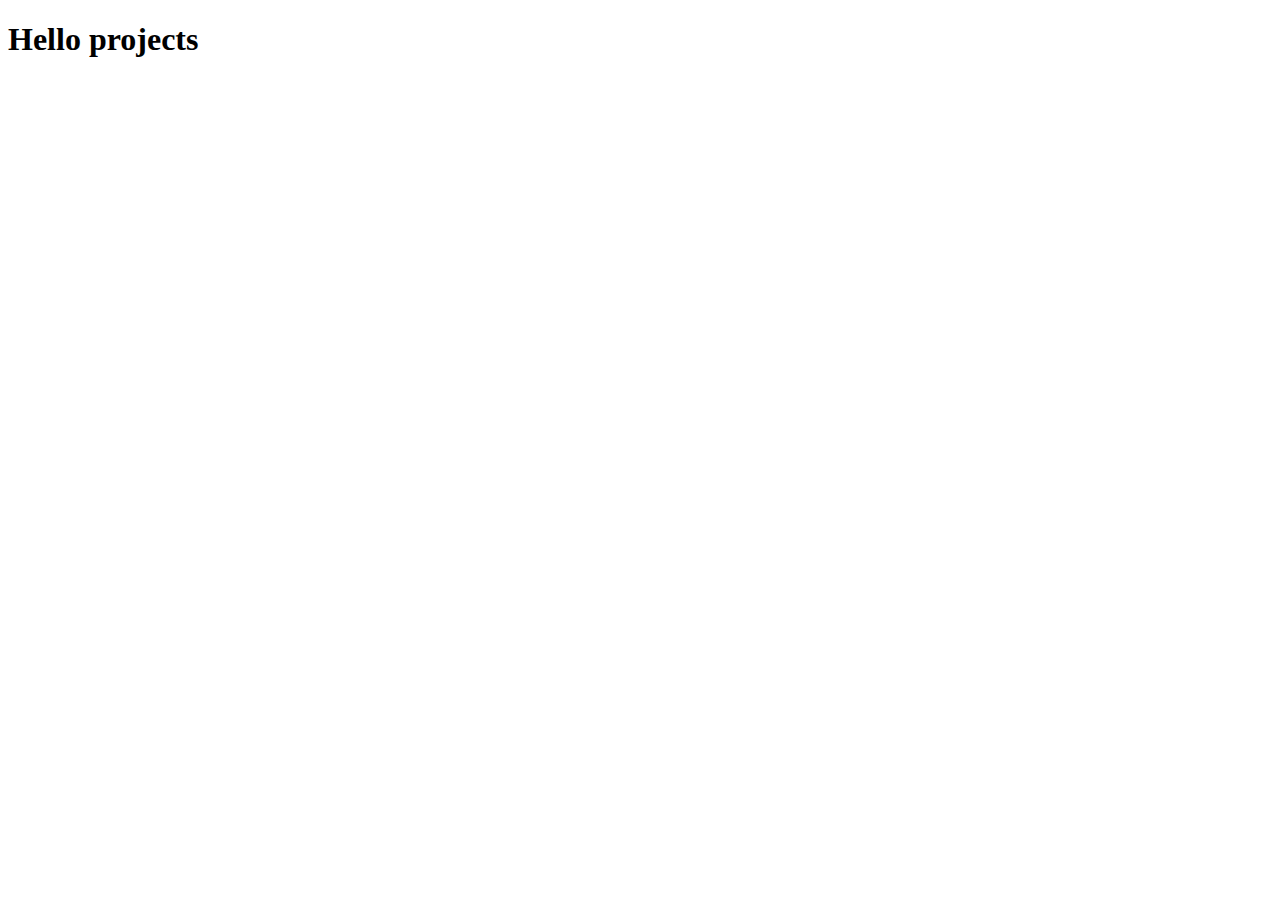
==== commit 1de80ecc: "as 03" ====
--- a/index.html
+++ b/index.html
@@ -1,129 +1,13 @@
-<!DOCTYPE HTML>
+<!DOCTYPE html>
 <html lang="en">
 <head>
-	<title>Vis & Society Assignment 2</title>
-	<link rel="stylesheet" href="style.css" />
+    <meta charset="UTF-8">
+    <meta name="viewport" content="width=device-width, initial-scale=1.0">
+    <title>projects</title>
+    <h1>Hello projects</h1>
+    
 </head>
-
 <body>
-	<header>
-		<h1>
-			<small>Assignment 2</small>
-			Exploratory Data Analysis
-		</h1>
-
-		<p>
-			<strong>Richa Gupta</strong> — <em>richag@mit.edu</em>
-		</p>
-	</header>
-	<main>
-		<section>
-			<h2>Subtheme: Making a case for upzoning</h2>
-
-			<h3>Overall Analysis Questions</h3>
-			<ol>
-				<li>Which municipalities are located in Massachusetts?</li>
-				<li>What is the population of each municipality in Massachusetts, and are there any significant differences?
-        </li>
-				<li>What are the demographic characteristics of the population in terms of gender, age groups, and race, and how do these relate to housing?</li>
-				<li>What is the distribution of household incomes across municipalities, and are there any standout cases?</li>
-        <li>Which municipalities have a prevalence of single-family homes and other types of housing, and is there a correlation with the demographic data?</li>
-        <li>What are the potential factors influencing zoning regulations in Massachusetts municipalities?</li>
-        
-			</ol>
-		</section>
-
-		<section>
-      
-			<h2>Discoveries & Insights</h2>
-
-			<figure>
-				<img src="images\1. Municipalities in Massachusetts with population.png" alt="" />
-				<figcaption>
-					According to the dataset provided, Massachusetts has 155 municipalities. However, the data lacks information on the area of each municipality, which would be valuable for determining the density of each municipality.
-				</figcaption>
-			</figure>
-
-			<figure>
-				<img src="images/2. Population Mapping.png" alt="syle.css" />
-				<figcaption>
-					Cluster 5 has the highest population, while Cluster 1 has the lowest. This information helps us understand the geographical grouping and positioning of population-rich areas, which suggests the likelihood of more housing in those places.
-				</figcaption>
-			</figure>
-
-			<figure>
-				<img src="images\2.2 Top 30 Municipalities in terms of population .png" alt="" />
-				<figcaption>
-					For a more focused analysis of the data, we will concentrate on the top 30 municipalities in Massachusetts. Boston stands out as the highest-ranking municipality and becomes an outlier. There is a definite need in Boston to ensure that housing conditions are appropriate and adequate.
-				</figcaption>
-			</figure>
-
-			<figure>
-				<img src="images\2.3 Population and MBTA Community.png" alt="" />
-				<figcaption>
-					The next step is to verify whether all these municipalities are connected by the MBTA. However, the results are surprising. As a resident of the Boston area, I can confidently state that the MBTA does indeed serve Boston, contrary to what the data suggests. While I have reservations about the accuracy of the data provided, let's continue our investigation.
-				</figcaption>
-			</figure>
-
-			
-
-			<figure>
-				<img src="images\3.2 Population age demography.png" alt="" />
-				<figcaption>
-					The attached chart provides a comprehensive view of population diversity. Interestingly, the age distribution across municipalities is relatively balanced, with no age group disproportionately represented. This contrasts sharply with cities like Tokyo, where the increasing proportion of the population over 65 has raised concerns. In such cases, zoning regulations need to be adapted to address the demographic shift. However, our data suggests that Massachusetts does not face this particular challenge, allowing for a more uniform approach to zoning.
-				</figcaption>
-			</figure>
-
-			<figure>
-				<img src="images\3.3 Population Race Demography with only single familiy.png" alt="" />
-				<figcaption>
-					This analysis offers a fascinating comparison of population races, shedding light on overall diversity. It allows us to discern whether racial diversity is consistent across regions and raises questions about potential discrimination. The data highlights the prominence of multiracial and non-Hispanic individuals in certain areas. Predominantly, Massachusetts is composed of White Americans. Additionally, the color-coded information reveals zoning preferences, with single-family zoning prevalent in areas with a higher presence of other races. It would be intriguing to delve into the income levels in these regions to further understand the implications.
-				</figcaption>
-			</figure>
-
-			<figure>
-				<img src="images\3.4 Single Family housing.png" alt="" />
-				<figcaption>
-					Before we delve into the household income of each of the top 30 municipalities, it's worth examining the distribution of single-family housing on a geographical scale. One might assume regional influence, but the reality paints a different picture. The scattered distinction suggests that the prevalence of single-family housing is driven by individual municipal policies rather than neighboring influences. This observation necessitates further data to unravel the factors favoring single-family housing in these areas and the absence of "missing middle" housing solutions.
-				</figcaption>
-			</figure>
-
-			<figure>
-				<img src="images\4.2 Household Population.png" alt="" />
-				<figcaption>
-					(Boston excluded as it is Oulier and can effect our understanding) A closer look at the households in each area is essential to understand the prevalent types of households in these municipalities. The attached scatter plot provides insights into the relationship between various household types and population size. Generally, there's a direct proportionality observed until we consider households with six members.
-				</figcaption>
-			</figure>
-
-
-			<figure>
-				<img src="images/5 Municipalities with income range and population range comparision with single housing percentage(Boston excluded).png" alt="" />
-				<figcaption>
-					Continuing our analysis of excluding Boston, this chart provides a clear depiction of various income ranges in relation to population and municipalities. An intriguing aspect is the thickness of the bars in the chart, which indicates that areas with higher populations tend to have fewer single-family homes. This observation is a valuable zoning indicator, especially in the context of the cost associated with extra single-family housing. Interestingly, some municipalities still maintain a large percentage of single-family homes.
-	 
-				</figcaption>
-			</figure>
-		</section>
-
-		<section>
-			<h2>Summary</h2>
-
-			<p>This analysis highlights the urgent need for upzoning in Massachusetts to address the housing affordability crisis. Despite examining 155 municipalities, our dataset's limitations prevent a complete understanding of the situation. Key findings include:</p>
-
-			<p>1. Demographic Distribution: No significant age-related challenges, unlike cities like Tokyo.</p>
-			<p>2. Housing Distribution: Higher population densities correlate with fewer single-family homes, challenging common zoning myths.</p>
-			<p>3. Investment Impact: Speculative investment in real estate exacerbates affordability issues, as shown in MAPC's "Homes for Profit" report.</p>
-			<p>To truly tackle affordability, both high demand and low supply must be addressed. Upzoning, or zoning reform, is essential for increasing housing density and diversity. However, our current dataset falls short in providing a full picture.</p>
-				
-			<p>Additional Data Requirements:</p>
-				
-			<p>1. Detailed Zoning Regulations: To understand the specific constraints on housing development.</p>
-			<p>2. Historical Housing Data: To track changes in housing supply and demand over time.</p>
-			<p>3. Income and Employment Statistics: To correlate economic factors with housing affordability.</p>
-			<p>4. Transportation and Infrastructure Data: To assess the impact of accessibility on housing choices.</p>
-			<p>5. Political Data: As per some articles, it is worth giving shot to other influences.</p>
-			<p>By expanding our dataset and continuing our analysis, we can develop more targeted solutions to make Massachusetts more accessible and affordable for all residents..</p>
-		</section>
-	</main>
+    
 </body>
-</html>
+</html>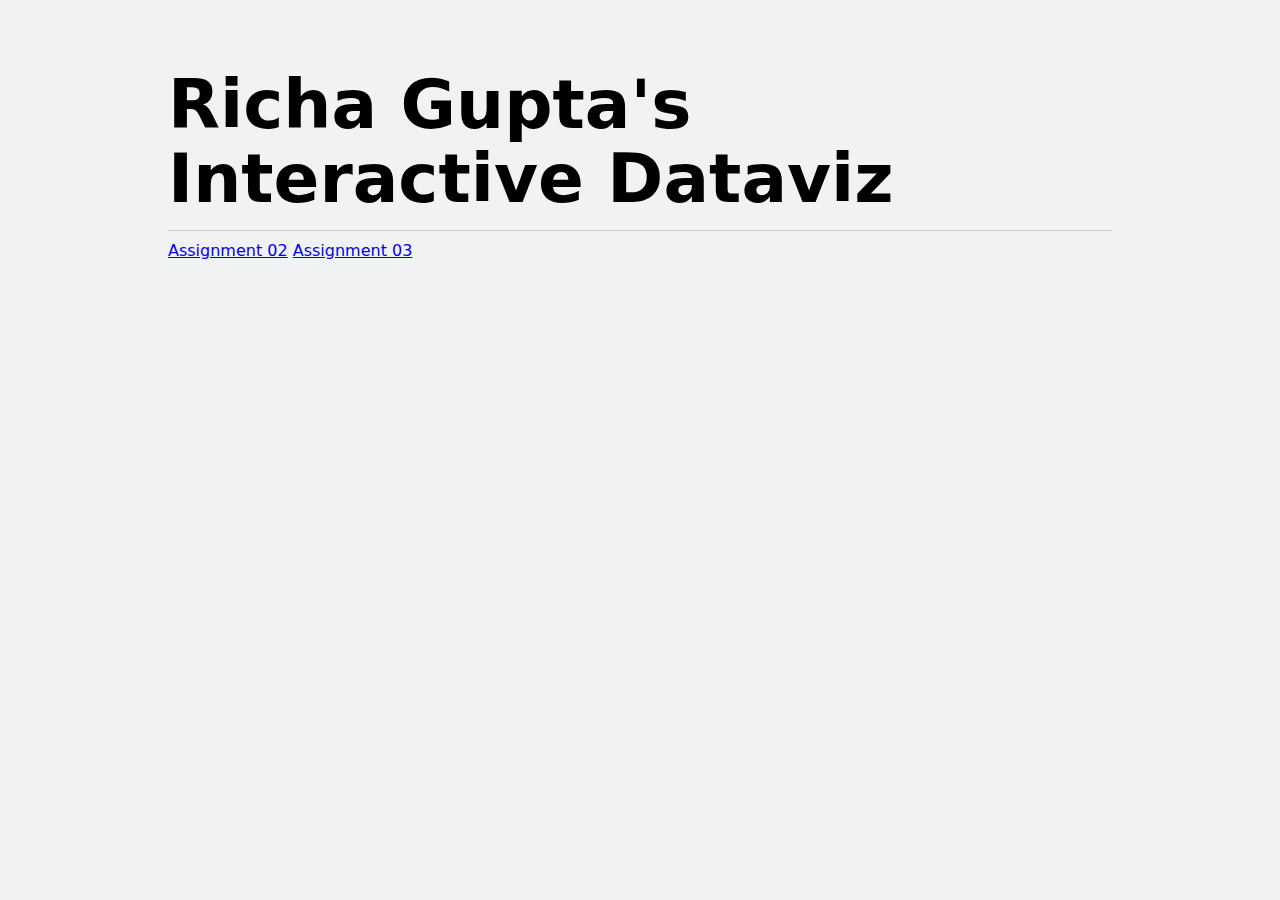
==== commit 678f3235: "01" ====
--- a/index.html
+++ b/index.html
@@ -1,13 +1,20 @@
-<!DOCTYPE html>
+
+<!DOCTYPE HTML>
 <html lang="en">
 <head>
-    <meta charset="UTF-8">
-    <meta name="viewport" content="width=device-width, initial-scale=1.0">
-    <title>projects</title>
-    <h1>Hello projects</h1>
-    
+	<title>Vis & Society </title>
+	<link rel="stylesheet" href="style.css" />
 </head>
+
 <body>
-    
+<div>
+  <nav>
+    <h1>Richa Gupta's Interactive Dataviz</h1>
+    <a href="AS2\index.html" class="nav-link">Assignment 02</a>
+    <a href="AS3\index.html" class="nav-link">Assignment 03</a>
+  </nav>
+  
+</div>
+
 </body>
 </html>--- a/style.css
+++ b/style.css
@@ -0,0 +1,134 @@
+/* @import url("https://cdnjs.cloudflare.com/ajax/libs/github-markdown-css/5.5.1/github-markdown.css"); */
+
+:root {
+	--color-neutral-95: hsl(220 10% 95%);
+	--color-neutral-90: hsl(220 10% 90%);
+	--color-neutral-80: hsl(220 10% 80%);
+	--color-neutral-70: hsl(220 10% 70%);
+	--color-neutral-60: hsl(220 10% 60%);
+	--color-neutral-50: hsl(220 10% 50%);
+	--color-neutral-40: hsl(220 10% 40%);
+	--color-neutral-30: hsl(220 10% 30%);
+	--color-neutral-20: hsl(220 10% 20%);
+	--color-neutral-10: hsl(220 10% 10%);
+}
+
+html {
+	font: 100%/1.5 system-ui;
+	counter-reset: figure;
+	background: var(--color-neutral-95);
+	max-width: min(75vw, 80em);
+	margin: 0 auto;
+}
+
+/* Headings */
+
+h1, h2, h3, h4, h5, h6 {
+	line-height: 1.1;
+	font-weight: 600;
+	text-wrap: balance;
+}
+
+h1, h2 {
+	border-bottom: 1px solid var(--color-neutral-80);
+	padding-bottom: .2em;
+}
+
+h1 {
+	margin-block: 1em .5rem;
+	font-size: clamp(2.5em, 150% + 2vh + 2vw, 10vmin);
+	font-weight: 800;
+
+	small {
+		display: block;
+		width: fit-content;
+		padding: .2em .5em;
+		margin-inline: auto;
+		color: white;
+		background: var(--color-neutral-40);
+		font-size: 40%;
+		text-transform: uppercase;
+		white-space: nowrap;
+	}
+}
+
+h2 {
+	font-size: 180%;
+	color: var(--color-neutral-30);
+}
+
+h3 {
+	font-size: 130%;
+}
+
+/* Lists */
+
+ul, ol {
+	padding-inline-start: 2em;
+}
+
+li {
+	&::marker {
+		color: var(--color-neutral-40);
+	}
+
+	+ li {
+		margin-top: .2em;
+	};
+}
+
+/* Sectioning elements */
+
+header {
+	padding-block: 1em;
+	text-align: center;
+}
+
+main {
+	background: white;
+	color: var(--color-neutral-20);
+	border-radius: 1rem;
+	padding: 0.1rem 2rem;
+}
+
+/* Figures */
+
+figure {
+	margin: 1em 0;
+	padding: .5rem;
+	margin-inline: -.5em;
+	border: 1px solid var(--color-neutral-80);
+	box-shadow: 0 .1em .2em var(--color-neutral-95);
+	text-align: center;
+	background: white;
+    width: 100%; 
+  
+    
+   
+
+	> figcaption {
+		font: 500 75% var(--font-sans);
+		background: var(--color-neutral-95);
+		padding: .5rem;
+		margin: -.5rem;
+		margin-top: .5rem;
+		counter-increment: figure;
+		text-align: left;
+
+		&::before {
+			content: "Figure & Insights " counter(figure) ": ";
+			font-weight: bold;
+			color: var(--color-neutral-40);
+		}
+
+		a:not(:hover, :focus, :active) {
+			color: inherit;
+			text-decoration: underline;
+			text-decoration-color: color-mix(in lab, currentColor, transparent 70%);
+		}
+	}
+}
+figure img {
+    max-width: 100%; 
+    height: auto;
+}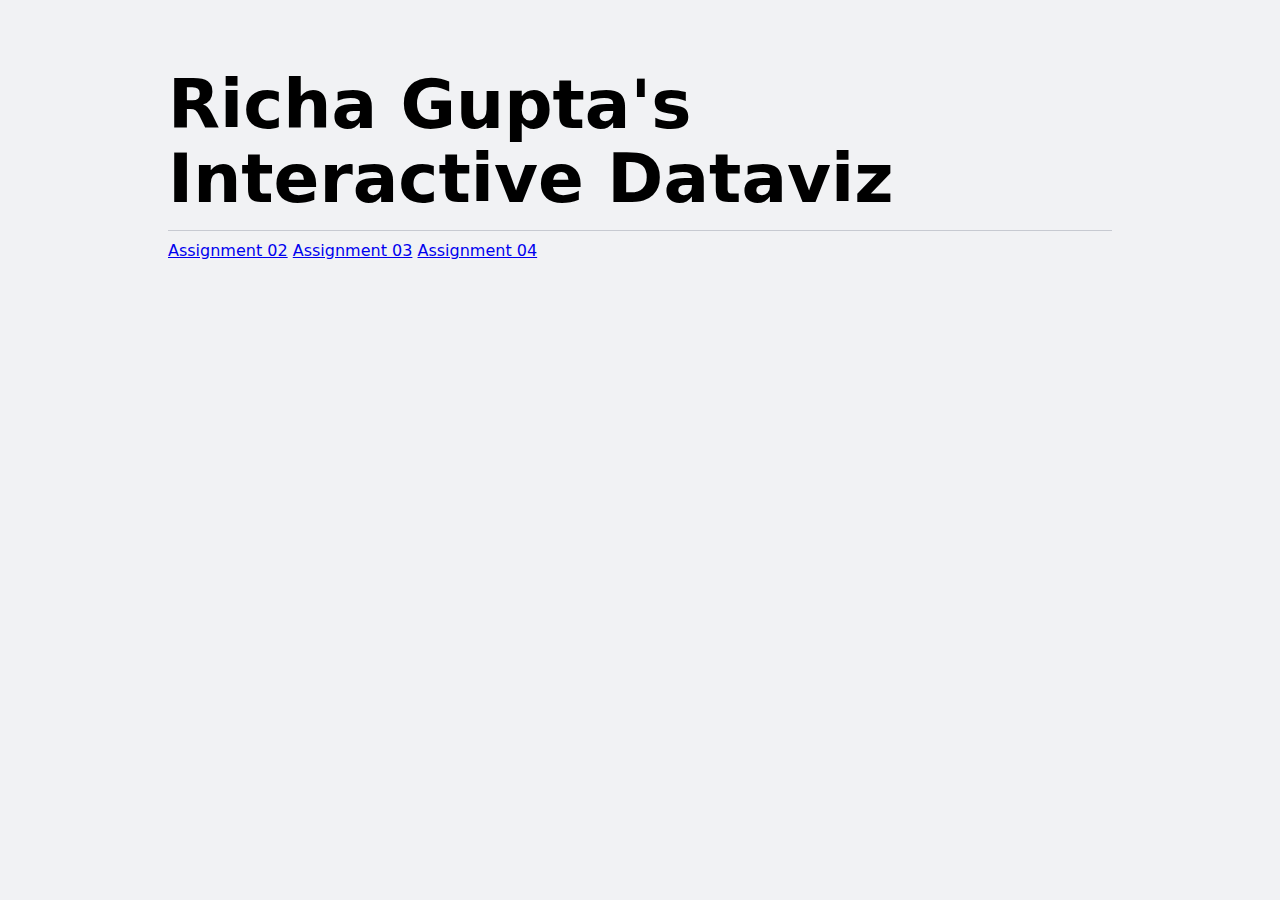
==== commit 9578976c: "a4" ====
--- a/index.html
+++ b/index.html
@@ -12,6 +12,7 @@
     <h1>Richa Gupta's Interactive Dataviz</h1>
     <a href="AS2\index.html" class="nav-link">Assignment 02</a>
     <a href="AS3\index.html" class="nav-link">Assignment 03</a>
+    <a href="AS4\index.html" class="nav-link">Assignment 04</a>
   </nav>
   
 </div>
